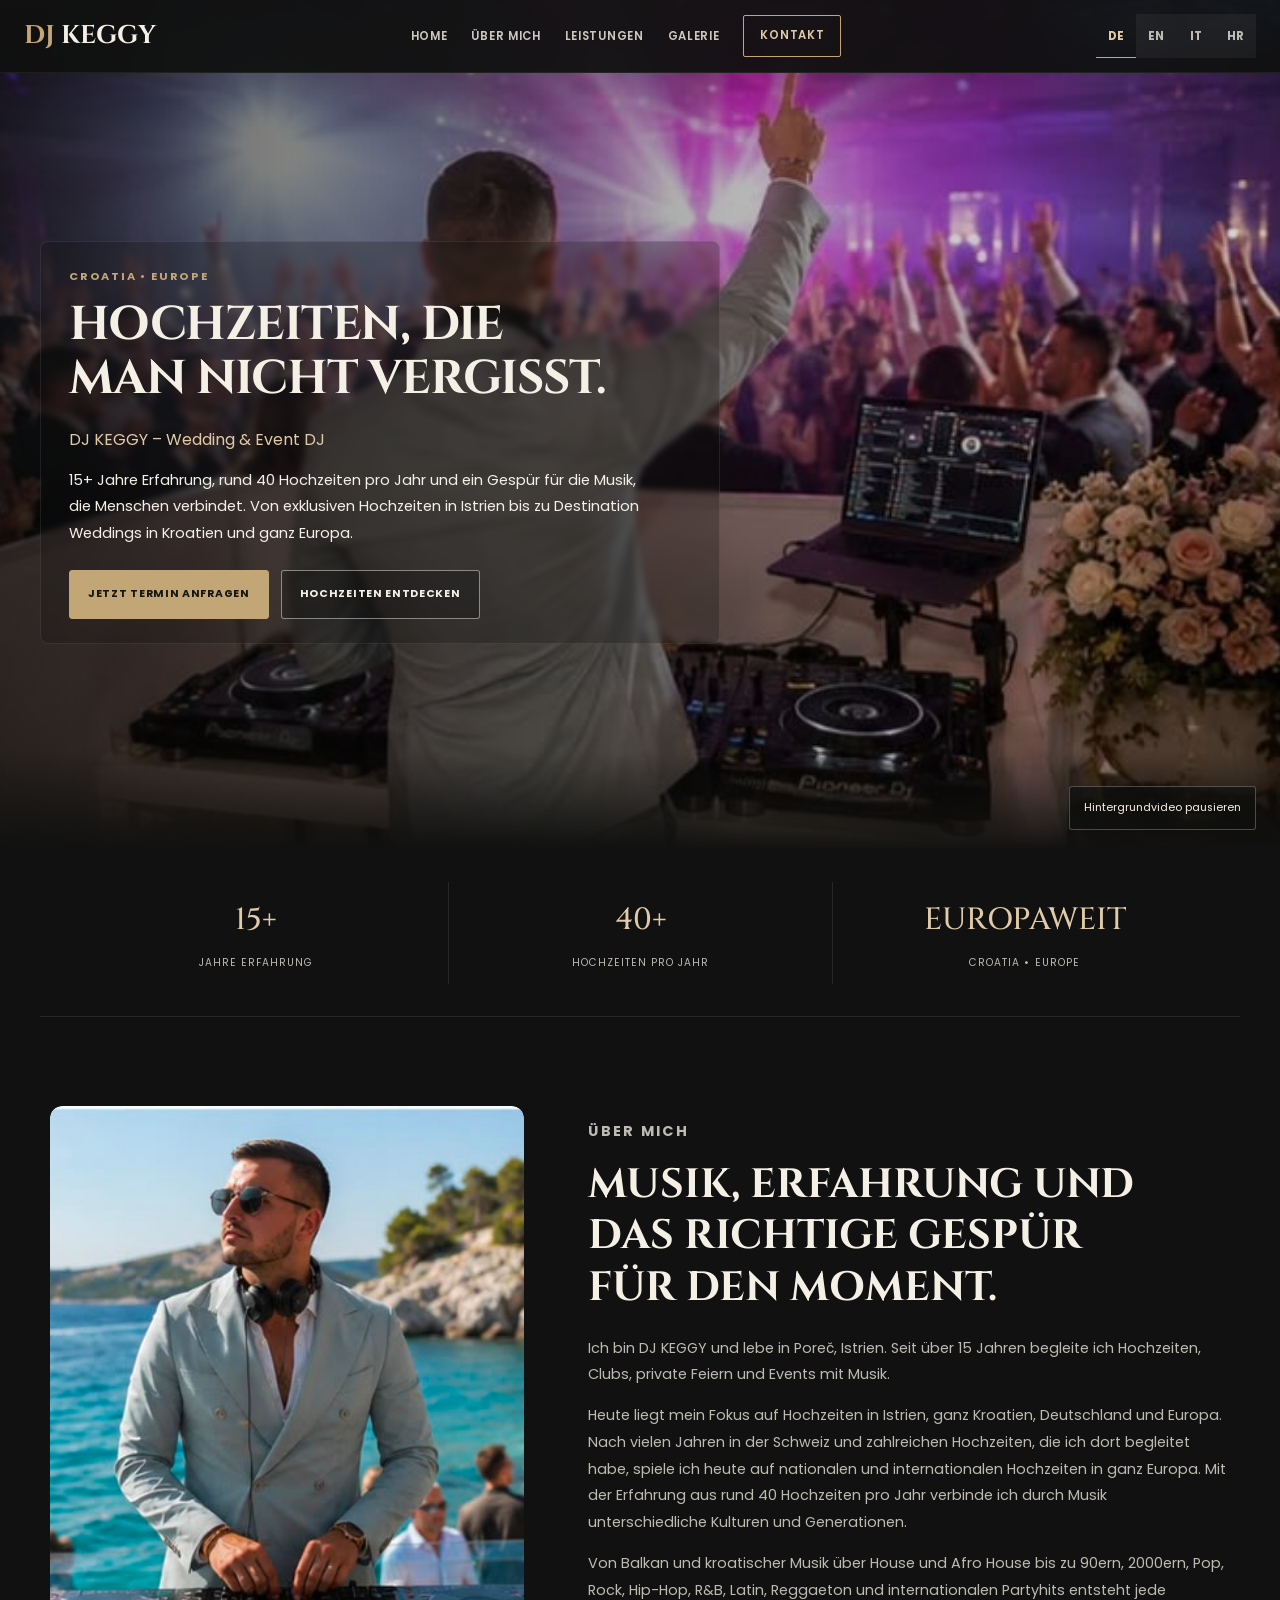
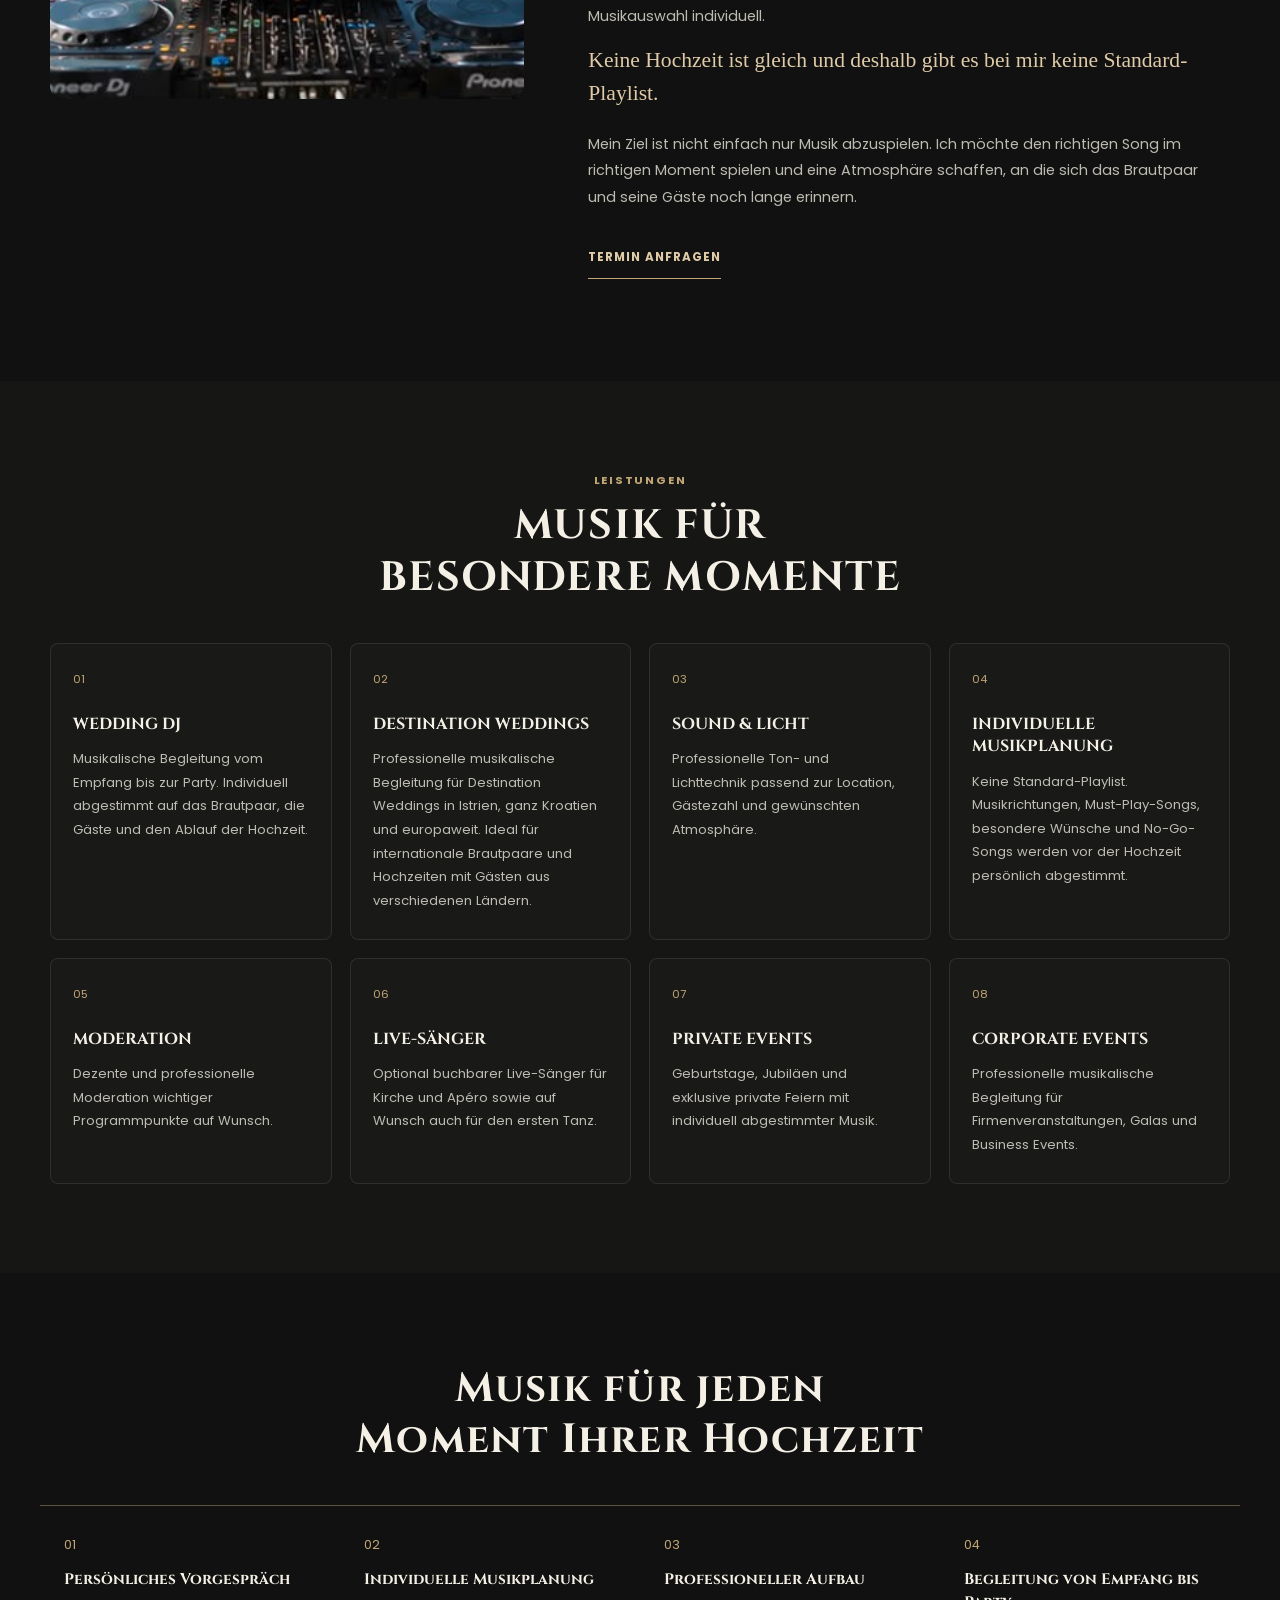
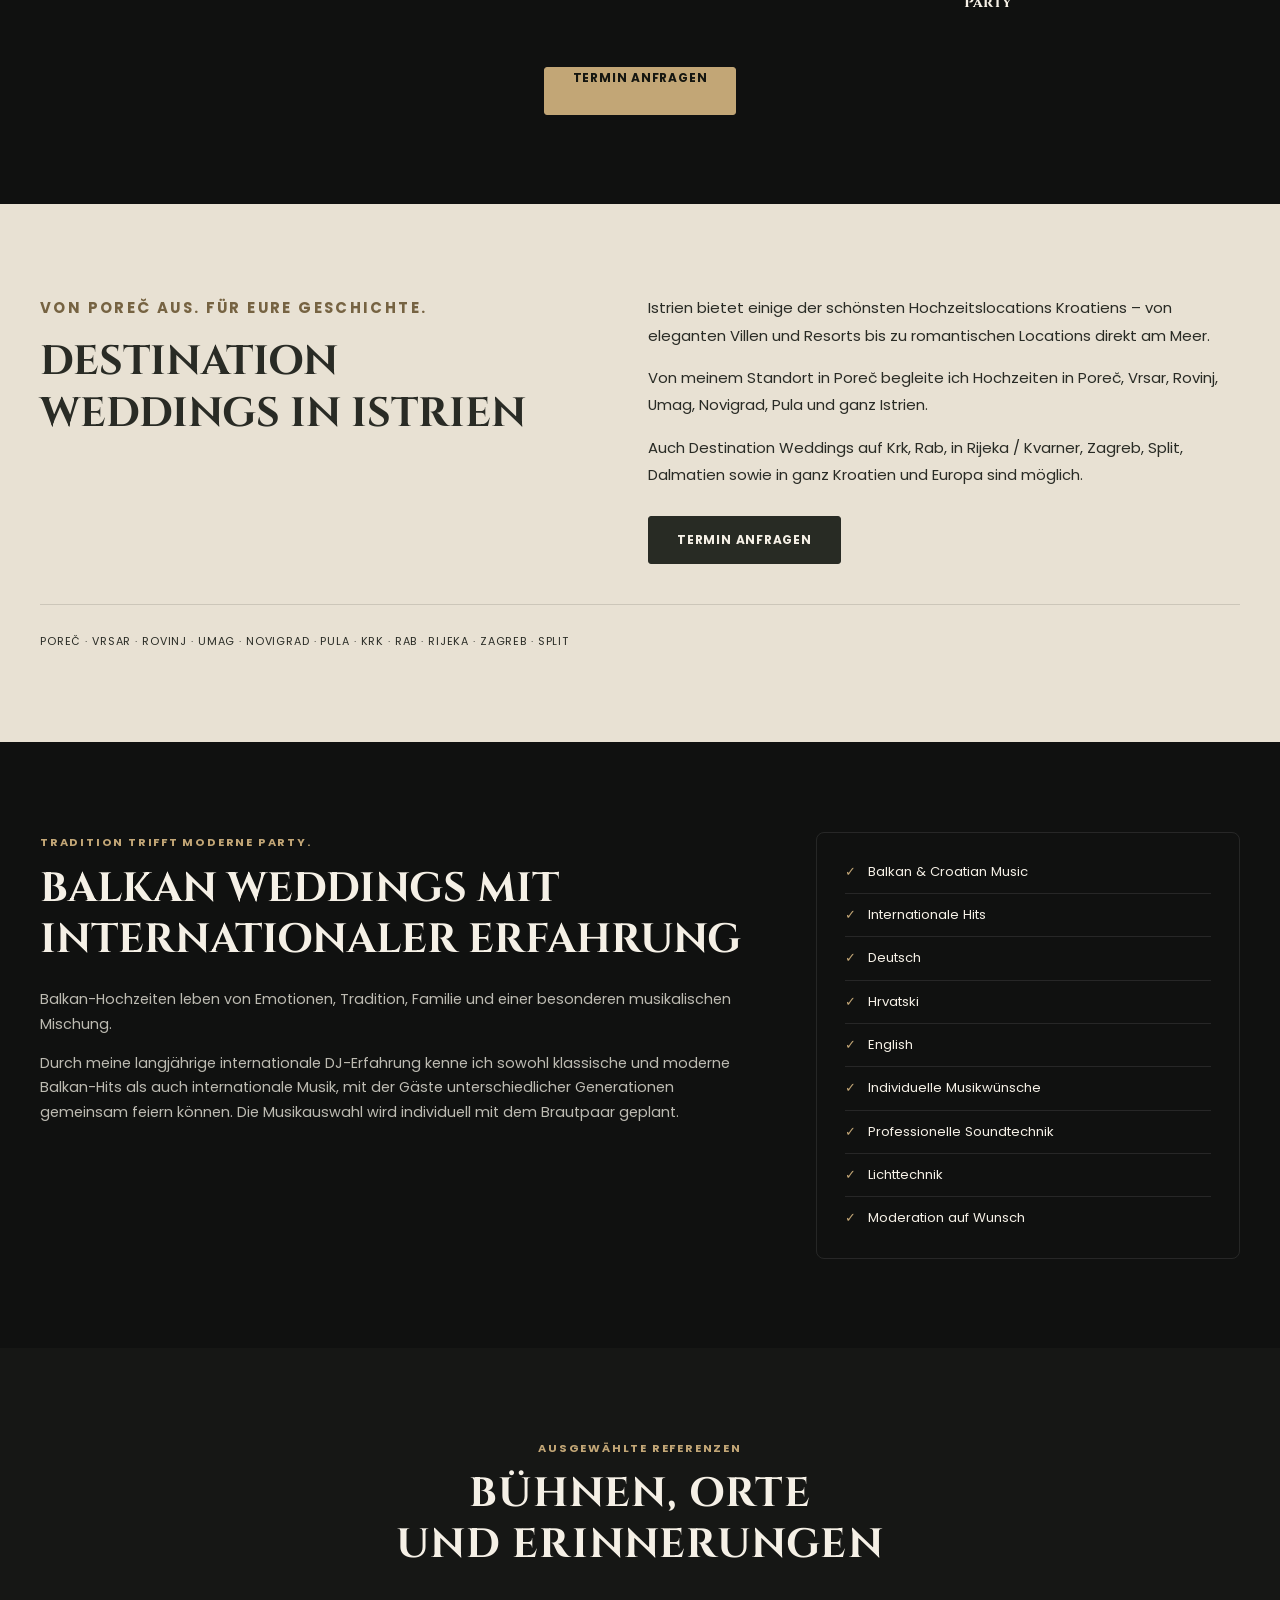
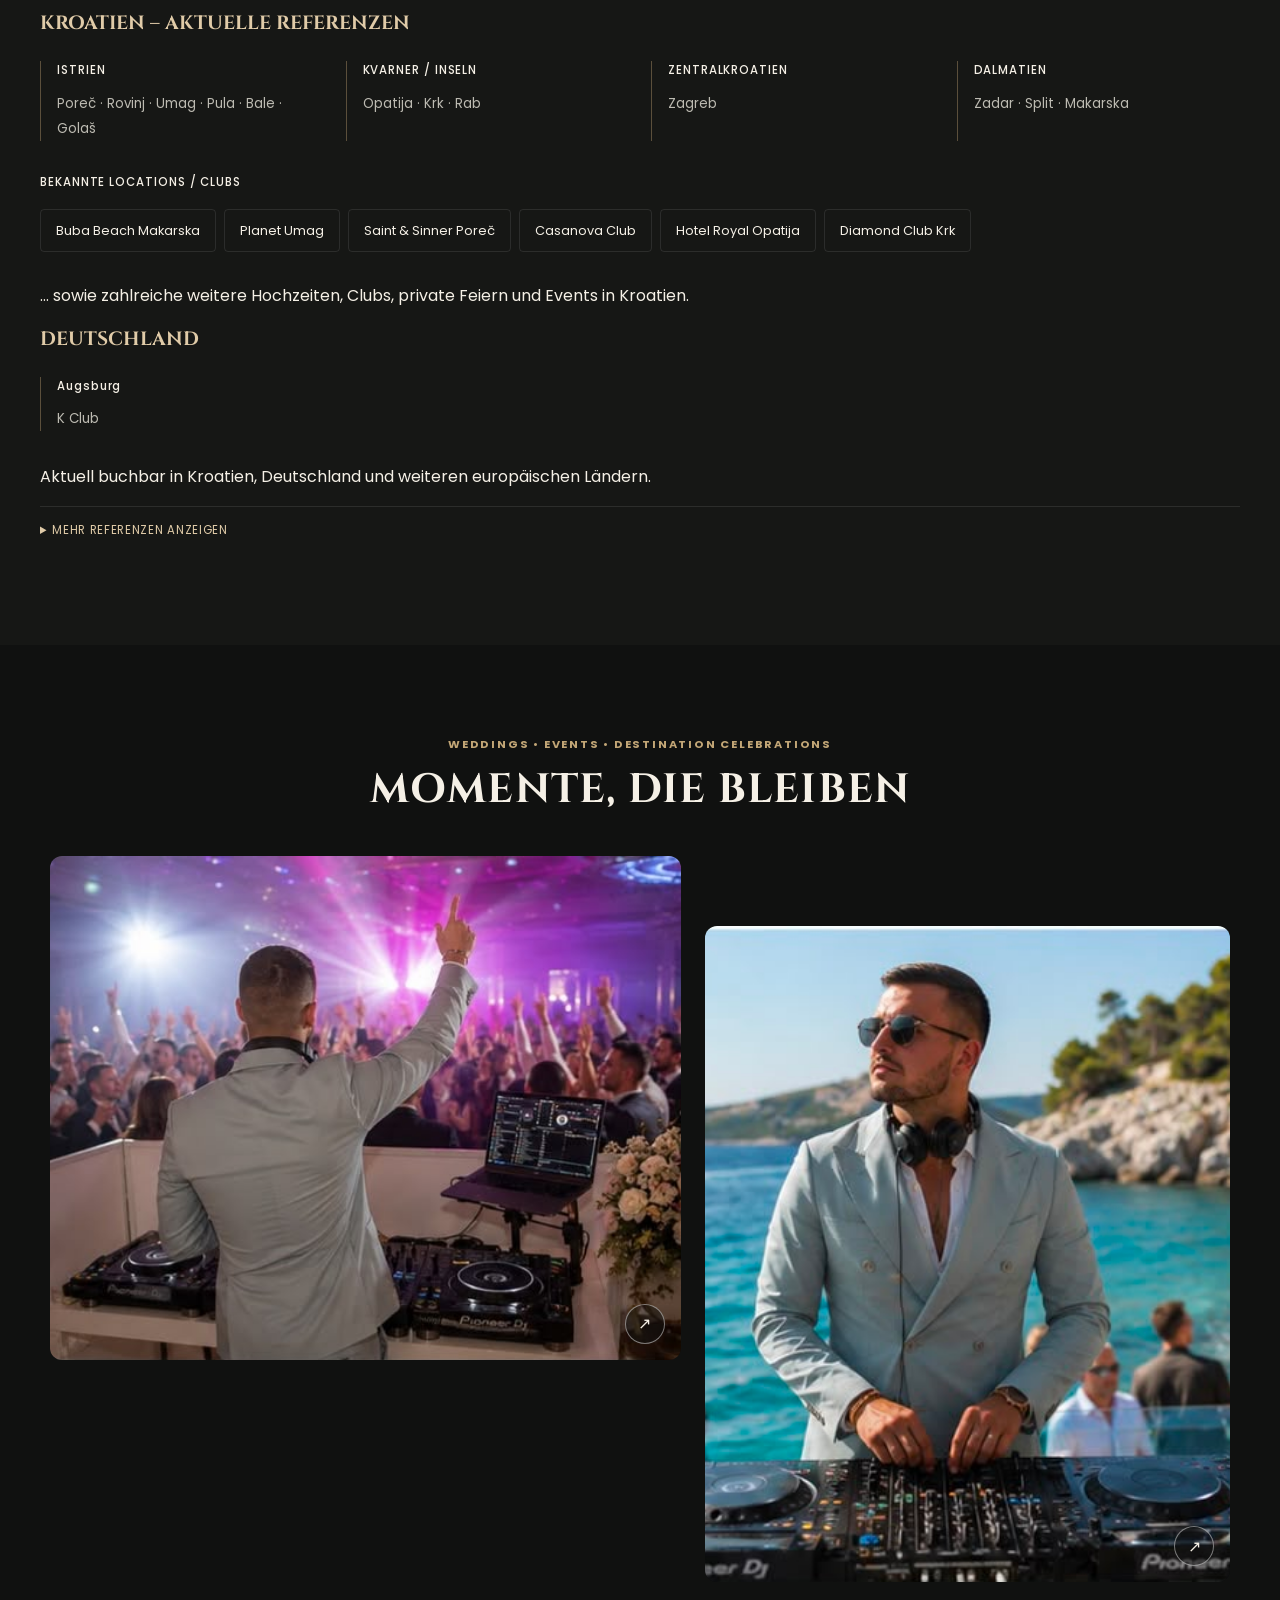
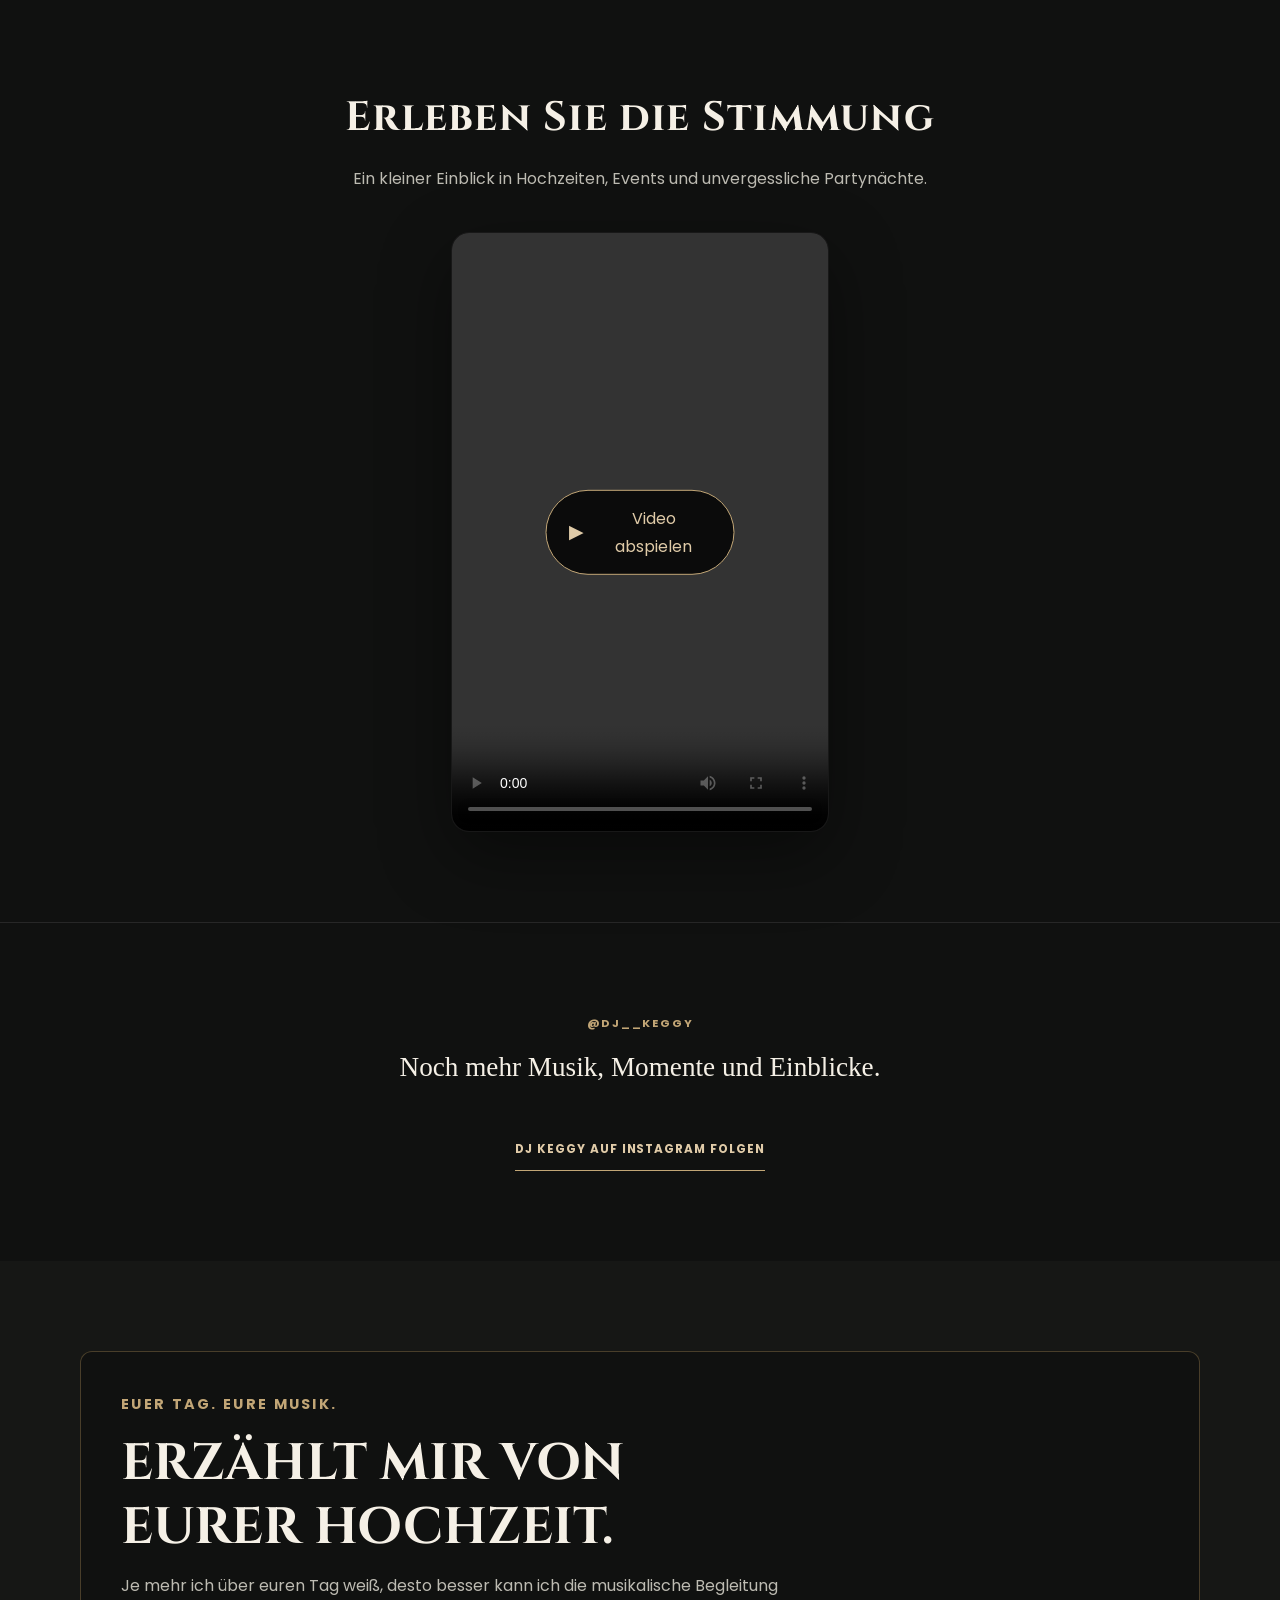
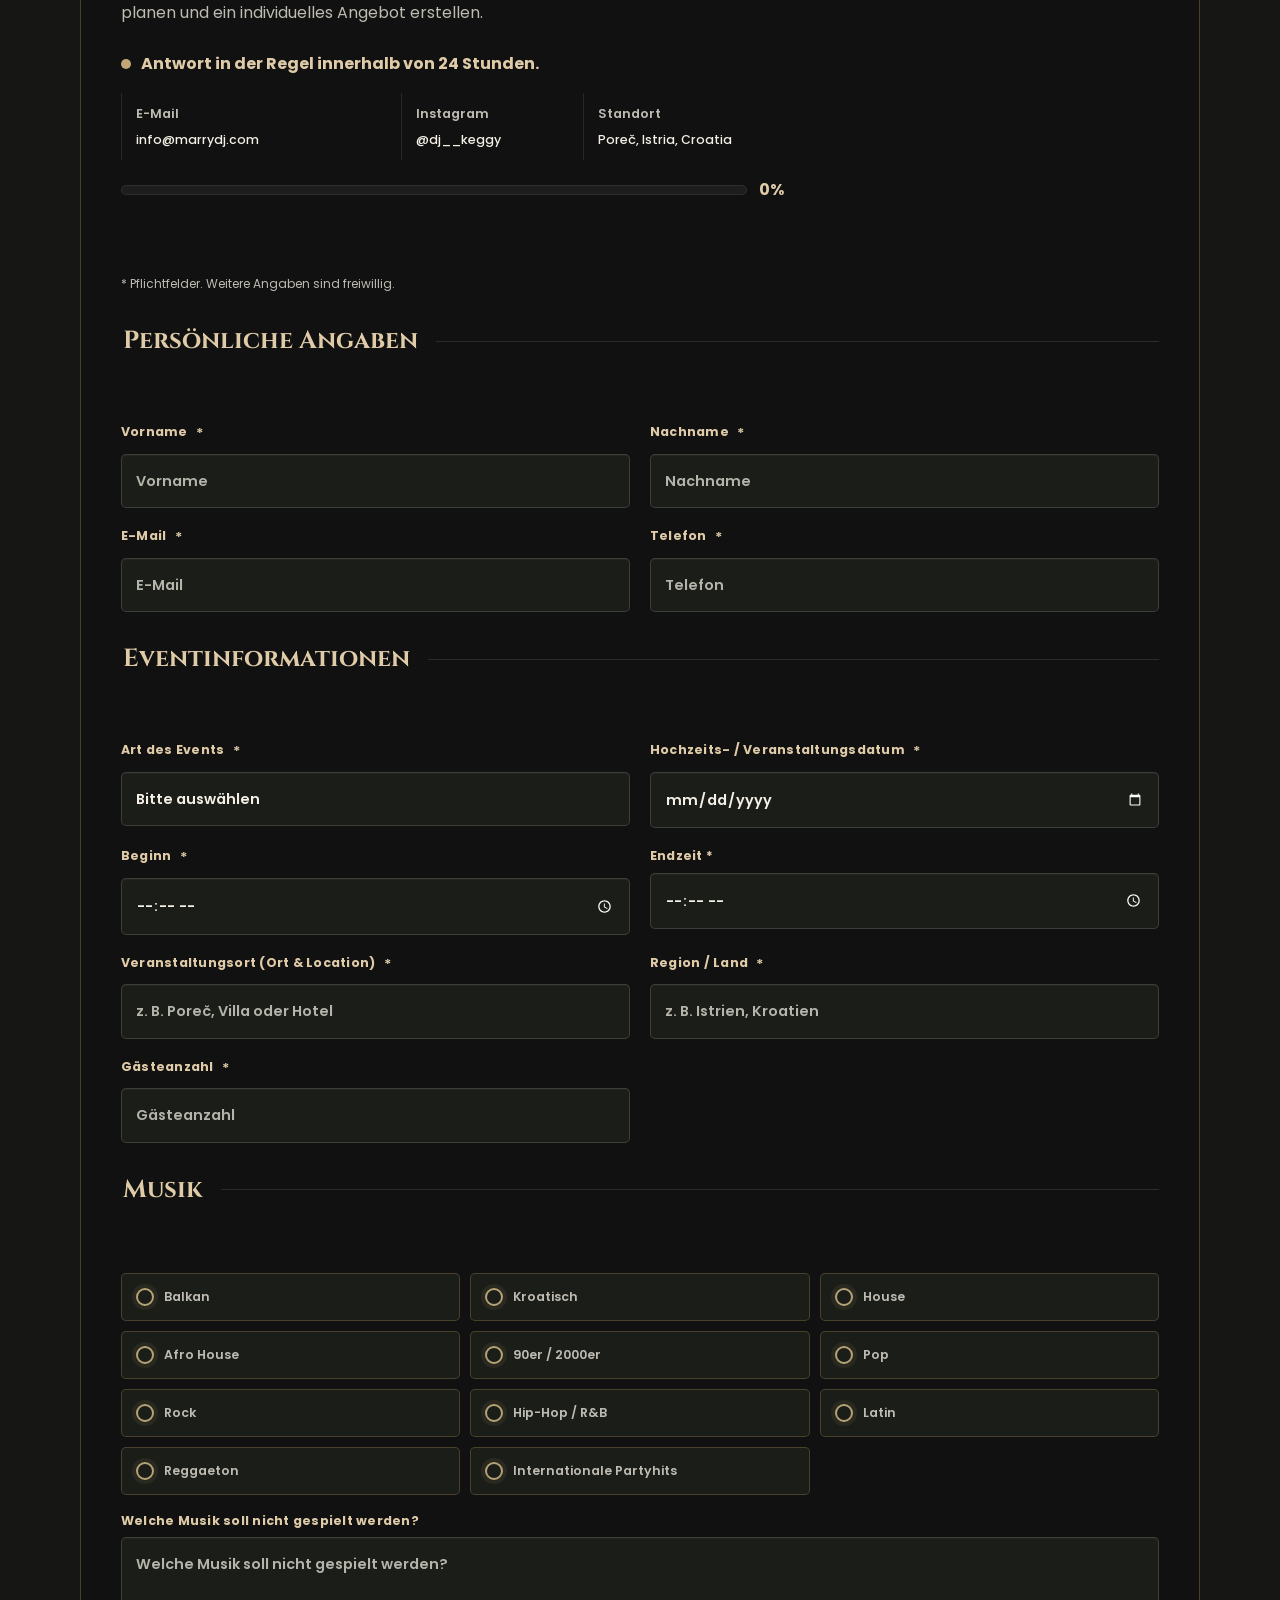
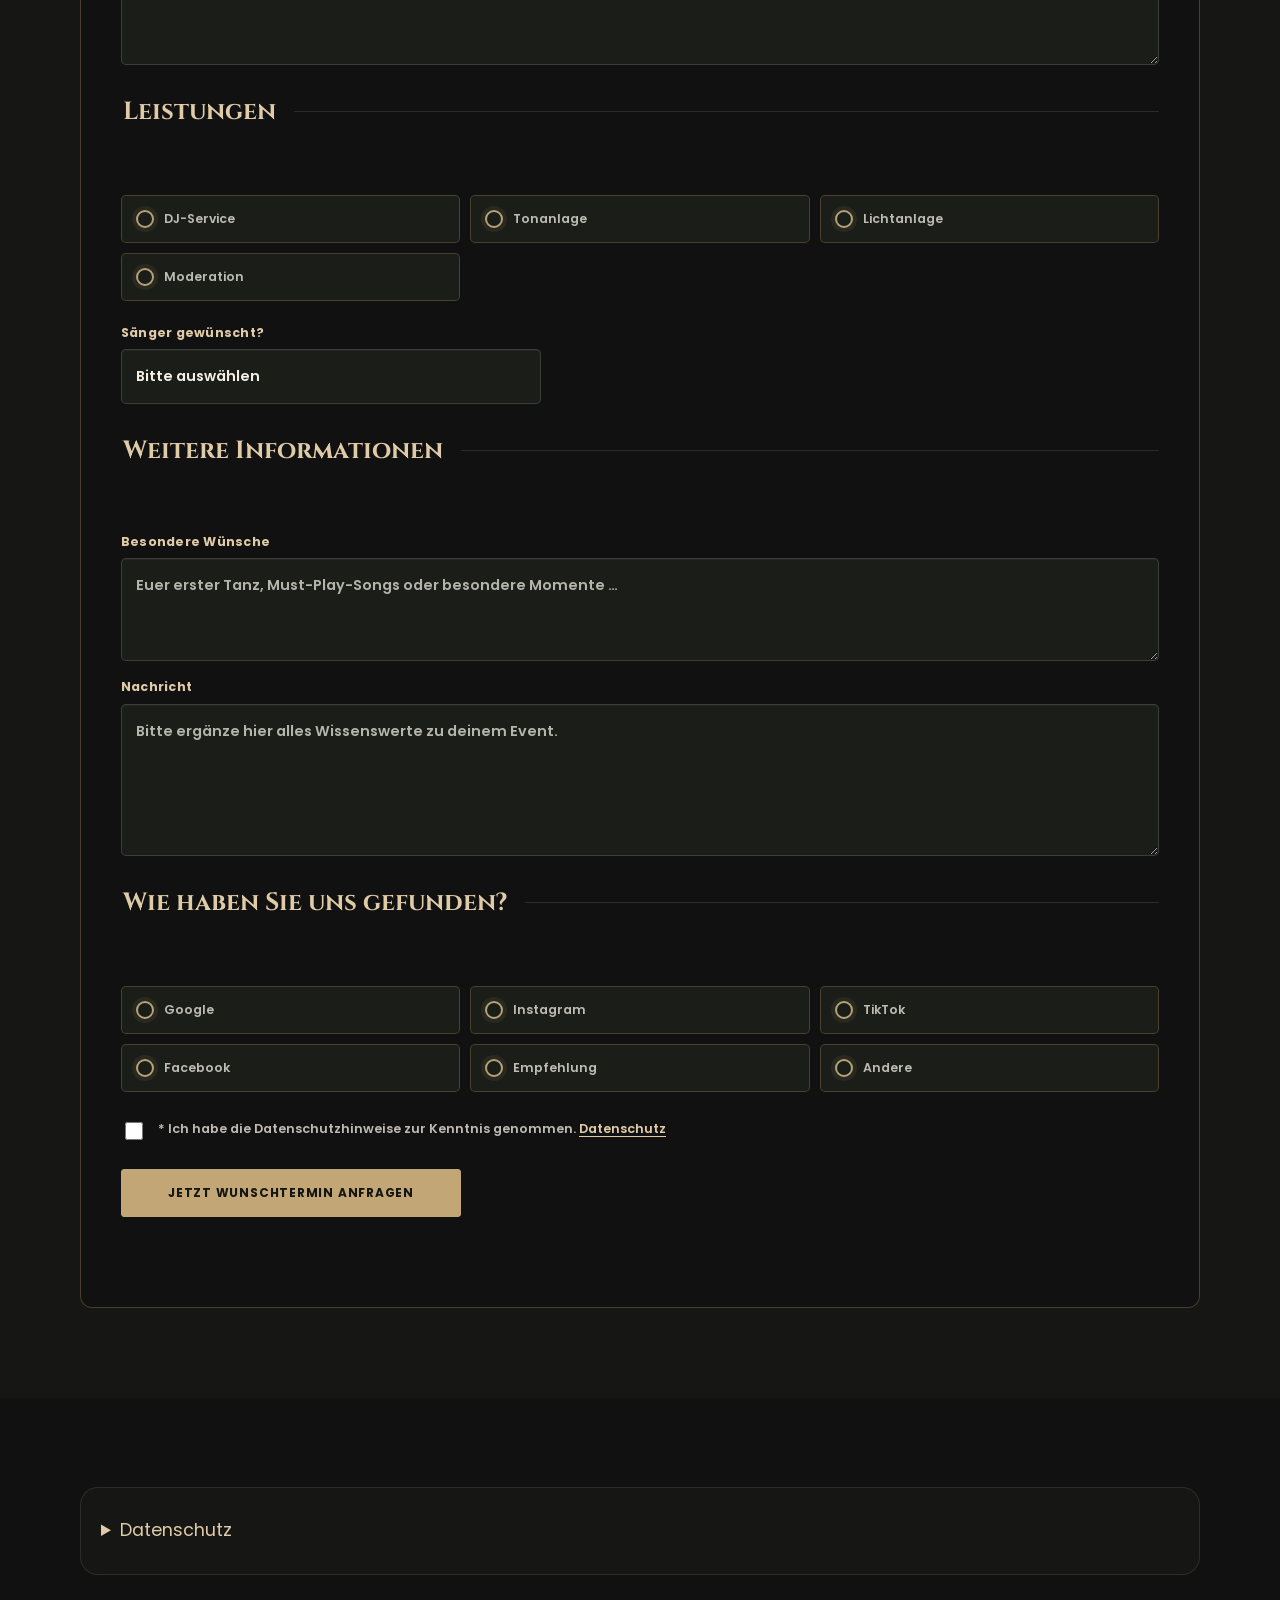
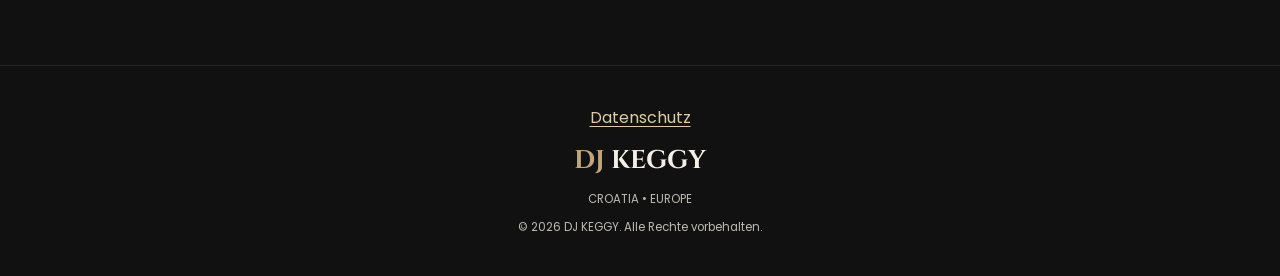
==== index.html @ 926ef2fd "Narrow homepage review cards and tighten spacing" ====
<!DOCTYPE html>
<html lang="de">
<head>
    <meta charset="UTF-8">
    <meta name="viewport" content="width=device-width, initial-scale=1.0">
    <meta name="description" content="DJ Keggy – Hochzeits- und Event-DJ aus Poreč, Kroatien. 15+ Jahre Erfahrung und rund 40 Hochzeiten pro Jahr. Destination Weddings in Istrien, Kroatien und europaweit.">
    <title>DJ Keggy | Hochzeits DJ Kroatien &amp; Destination Wedding DJ Istrien</title>

    <link rel="preconnect" href="https://fonts.googleapis.com">
    <link rel="preconnect" href="https://fonts.gstatic.com" crossorigin>
    <link href="https://fonts.googleapis.com/css2?family=Cinzel:wght@500;600;700&family=Poppins:wght@300;400;500;600;700&display=swap" rel="stylesheet">
    <link rel="stylesheet" href="style.css?v=9395a586dfe78d4d">
<link rel="canonical" href="https://marrydj.com/">
<meta property="og:type" content="website">
<meta property="og:url" content="https://marrydj.com/">
<meta property="og:title" content="DJ Keggy | Hochzeits DJ Kroatien &amp; Destination Wedding DJ Istrien">
<meta property="og:description" content="DJ Keggy – Hochzeits- und Event-DJ aus Poreč, Kroatien. 15+ Jahre Erfahrung und rund 40 Hochzeiten pro Jahr. Destination Weddings in Istrien, Kroatien und europaweit.">
<meta property="og:image" content="https://marrydj.com/images/dj1.jpg">
<meta name="theme-color" content="#101110">
<script type="application/ld+json">{"@context":"https://schema.org","@type":"ProfessionalService","name":"DJ KEGGY","url":"https://marrydj.com/","email":"info@marrydj.com","image":"https://marrydj.com/images/dj1.jpg","address":{"@type":"PostalAddress","addressLocality":"Poreč","addressRegion":"Istria","addressCountry":"HR"},"areaServed":["Poreč","Vrsar","Rovinj","Umag","Novigrad","Pula","Istria","Krk","Rab","Rijeka","Kvarner","Zagreb","Split","Dalmatia","Croatia","Europe"],"sameAs":["https://www.instagram.com/dj__keggy/"],"description":"DJ Keggy – Hochzeits- und Event-DJ aus Poreč, Kroatien. 15+ Jahre Erfahrung und rund 40 Hochzeiten pro Jahr. Destination Weddings in Istrien, Kroatien und europaweit."}</script>
</head>

<body>
<a data-i18n="a11y.skip" class="skip-link" href="#main">Zum Inhalt</a>
    <header class="site-header" id="home">
        <video id="hero-video" class="hero-video" preload="none" autoplay muted loop playsinline poster="images/dj1.jpg" aria-hidden="true">
            <source src="videos/homepage-background.mp4" type="video/mp4">
        </video>
<button type="button" class="hero-video-toggle" data-i18n="a11y.pause" aria-controls="hero-video">Hintergrundvideo pausieren</button>

        <nav class="navbar" aria-label="Hauptnavigation" data-i18n-aria-label="a11y.nav">
            <a class="brand" href="#home" aria-label="DJ KEGGY Startseite" data-i18n-aria-label="a11y.home">
                <span>DJ</span> KEGGY
            </a>

            <button aria-controls="site-nav" class="menu-toggle" type="button" aria-label="Menü öffnen oder schließen" data-i18n-aria-label="a11y.menu" aria-expanded="false">
                <span></span>
                <span></span>
                <span></span>
            </button>

            <ul class="site-nav" id="site-nav">
                <li>
<a href="#home" data-i18n="nav.home">HOME</a></li>
                <li>
<a href="#about" data-i18n="nav.about">ÜBER MICH</a></li>
                <li>
<a href="#services" data-i18n="nav.services">LEISTUNGEN</a></li>
                <li>
<a href="#gallery" data-i18n="nav.gallery">GALERIE</a></li>
                <li>
<a class="nav-quote" href="#contact" data-i18n="nav.quote">KONTAKT</a></li>
            </ul>

            <div class="language-switcher" aria-label="Sprachauswahl" data-i18n-aria-label="a11y.language">
                <button class="lang-btn" type="button" data-lang="de">DE</button>
                <button class="lang-btn" type="button" data-lang="en">EN</button>
                <button class="lang-btn" type="button" data-lang="it">IT</button>
                <button class="lang-btn" type="button" data-lang="hr">HR</button>
            </div>
        </nav>

        <section class="hero" aria-labelledby="hero-title">
            <div class="hero-content reveal">
                <p class="eyebrow" data-i18n="hero.eyebrow">CROATIA • EUROPE</p>
                
                <h1 id="hero-title" data-i18n="hero.title">HOCHZEITEN, DIE MAN NICHT VERGISST.</h1>
<p data-i18n="hero.badge" class="hero-subtitle">DJ KEGGY – Wedding &amp; Event DJ</p>
                <p class="hero-copy" data-i18n="hero.copy">15+ Jahre Erfahrung, rund 40 Hochzeiten pro Jahr und ein Gespür für die Musik, die Menschen verbindet. Von exklusiven Hochzeiten in Istrien bis zu Destination Weddings in Kroatien und ganz Europa.</p>
                <div class="hero-actions">
                    <a class="btn btn-primary" href="#contact" data-i18n="hero.ctaPrimary">JETZT TERMIN ANFRAGEN</a>
                    <a class="btn btn-secondary" href="#weddings" data-i18n="hero.ctaSecondary">HOCHZEITEN ENTDECKEN</a>
                </div>
            </div>

        </section>
    </header>

    <main id="main">
<section class="trust-strip" aria-label="DJ KEGGY">
<ul>
<li><strong>15+</strong>
<span data-i18n="trust.experience" >JAHRE ERFAHRUNG</span></li>
<li><strong>40+</strong>
<span data-i18n="trust.weddings" >HOCHZEITEN PRO JAHR</span></li>
<li><strong data-i18n="trust.europe" >EUROPAWEIT</strong>
<span data-i18n="hero.eyebrow" >CROATIA • EUROPE</span></li>
</ul>
</section>
        <section class="section about" id="about">
            <div class="section-grid">
                <div class="about-image reveal">
                    <img loading="lazy" decoding="async" src="images/dj2.jpg" width="697" height="454" data-i18n-alt="a11y.event" alt="DJ KEGGY am DJ-Pult an der kroatischen Küste">
                </div>

                <div class="section-copy reveal">
                    <p class="eyebrow" data-i18n="about.eyebrow">Über mich</p>
                    <h2 data-i18n="about.heading">MUSIK, ERFAHRUNG UND DAS RICHTIGE GESPÜR FÜR DEN MOMENT.</h2>
                    <p data-i18n="about.p1" >Ich bin DJ KEGGY und lebe in Poreč, Istrien. Seit über 15 Jahren begleite ich Hochzeiten, Clubs, private Feiern und Events mit Musik.</p>
<p data-i18n="about.p3" >Heute liegt mein Fokus auf Hochzeiten in Istrien, ganz Kroatien, Deutschland und Europa. Nach vielen Jahren in der Schweiz und zahlreichen Hochzeiten, die ich dort begleitet habe, spiele ich heute auf nationalen und internationalen Hochzeiten in ganz Europa. Mit der Erfahrung aus rund 40 Hochzeiten pro Jahr verbinde ich durch Musik unterschiedliche Kulturen und Generationen.</p>
<p data-i18n="about.p4" >Von Balkan und kroatischer Musik über House und Afro House bis zu 90ern, 2000ern, Pop, Rock, Hip-Hop, R&amp;B, Latin, Reggaeton und internationalen Partyhits entsteht jede Musikauswahl individuell.</p>
<p data-i18n="about.p5" >Keine Hochzeit ist gleich und deshalb gibt es bei mir keine Standard-Playlist.</p>
<p data-i18n="about.p6" >Mein Ziel ist nicht einfach nur Musik abzuspielen. Ich möchte den richtigen Song im richtigen Moment spielen und eine Atmosphäre schaffen, an die sich das Brautpaar und seine Gäste noch lange erinnern.</p>
<a class="text-link" href="#contact" data-i18n="about.cta">TERMIN ANFRAGEN</a>
                </div>
            </div>
        </section>

        <section class="section services" id="services">
            <div class="section-heading reveal">
                <p class="eyebrow" data-i18n="services.eyebrow">Leistungen</p>
                <h2 data-i18n="services.heading">MUSIK FÜR BESONDERE MOMENTE</h2>
            </div>

            <div class="service-grid">
<article class="service-card reveal">
<span class="service-number" aria-hidden="true">01</span>
<h3 data-i18n="services.card1.title" >WEDDING DJ</h3>
<p data-i18n="services.card1.copy" >Musikalische Begleitung vom Empfang bis zur Party. Individuell abgestimmt auf das Brautpaar, die Gäste und den Ablauf der Hochzeit.</p>
</article>
<article class="service-card reveal">
<span class="service-number" aria-hidden="true">02</span>
<h3 data-i18n="services.card2.title" >DESTINATION WEDDINGS</h3>
<p data-i18n="services.card2.copy" >Professionelle musikalische Begleitung für Destination Weddings in Istrien, ganz Kroatien und europaweit. Ideal für internationale Brautpaare und Hochzeiten mit Gästen aus verschiedenen Ländern.</p>
</article>
<article class="service-card reveal">
<span class="service-number" aria-hidden="true">03</span>
<h3 data-i18n="services.card3.title" >SOUND &amp; LICHT</h3>
<p data-i18n="services.card3.copy" >Professionelle Ton- und Lichttechnik passend zur Location, Gästezahl und gewünschten Atmosphäre.</p>
</article>
<article class="service-card reveal">
<span class="service-number" aria-hidden="true">04</span>
<h3 data-i18n="services.card4.title" >INDIVIDUELLE MUSIKPLANUNG</h3>
<p data-i18n="services.card4.copy" >Keine Standard-Playlist. Musikrichtungen, Must-Play-Songs, besondere Wünsche und No-Go-Songs werden vor der Hochzeit persönlich abgestimmt.</p>
</article>
<article class="service-card reveal">
<span class="service-number" aria-hidden="true">05</span>
<h3 data-i18n="services.card5.title" >MODERATION</h3>
<p data-i18n="services.card5.copy" >Dezente und professionelle Moderation wichtiger Programmpunkte auf Wunsch.</p>
</article>
<article class="service-card reveal">
<span class="service-number" aria-hidden="true">06</span>
<h3 data-i18n="services.card6.title" >LIVE-SÄNGER</h3>
<p data-i18n="services.card6.copy" >Optional buchbarer Live-Sänger für Kirche und Apéro sowie auf Wunsch auch für den ersten Tanz.</p>
</article>
<article class="service-card reveal">
<span class="service-number" aria-hidden="true">07</span>
<h3 data-i18n="services.card7.title" >PRIVATE EVENTS</h3>
<p data-i18n="services.card7.copy" >Geburtstage, Jubiläen und exklusive private Feiern mit individuell abgestimmter Musik.</p>
</article>
<article class="service-card reveal">
<span class="service-number" aria-hidden="true">08</span>
<h3 data-i18n="services.card8.title" >CORPORATE EVENTS</h3>
<p data-i18n="services.card8.copy" >Professionelle musikalische Begleitung für Firmenveranstaltungen, Galas und Business Events.</p>
</article>
</div>
</section>


<section class="section wedding" id="weddings">
<div class="section-heading">
<h2 data-i18n="wedding.heading">Musik für jeden Moment Ihrer Hochzeit</h2>
</div><ol class="wedding-steps">
<li>
<span aria-hidden="true">01</span>
<h3 data-i18n="wedding.step0">Persönliches Vorgespräch</h3></li>
<li>
<span aria-hidden="true">02</span>
<h3 data-i18n="wedding.step1">Individuelle Musikplanung</h3></li>
<li>
<span aria-hidden="true">03</span>
<h3 data-i18n="wedding.step2">Professioneller Aufbau</h3></li>
<li>
<span aria-hidden="true">04</span>
<h3 data-i18n="wedding.step3">Begleitung von Empfang bis Party</h3></li></ol>
<a class="btn btn-primary" href="#contact" data-i18n="about.cta">TERMIN ANFRAGEN</a>
</section>
        <section class="section destination" id="destination">
<div class="destination-inner">
<div>
<p data-i18n="destination.eyebrow" class="eyebrow">VON POREČ AUS. FÜR EURE GESCHICHTE.</p>
<h2 data-i18n="destination.heading" >DESTINATION WEDDINGS IN ISTRIEN</h2>
</div>
<div>
<p data-i18n="destination.p1" >Istrien bietet einige der schönsten Hochzeitslocations Kroatiens – von eleganten Villen und Resorts bis zu romantischen Locations direkt am Meer.</p>
<p data-i18n="destination.p2" >Von meinem Standort in Poreč begleite ich Hochzeiten in Poreč, Vrsar, Rovinj, Umag, Novigrad, Pula und ganz Istrien.</p>
<p data-i18n="destination.p3" >Auch Destination Weddings auf Krk, Rab, in Rijeka / Kvarner, Zagreb, Split, Dalmatien sowie in ganz Kroatien und Europa sind möglich.</p>
<a data-i18n="about.cta" class="btn btn-primary" href="#contact">TERMIN ANFRAGEN</a>
</div>
</div>
<p class="destination-places">POREČ · VRSAR · ROVINJ · UMAG · NOVIGRAD · PULA · KRK · RAB · RIJEKA · ZAGREB · SPLIT</p>
</section>
<section class="section balkan" id="experience">
<div class="balkan-inner">
<div>
<p data-i18n="balkan.subtitle" class="eyebrow">TRADITION TRIFFT MODERNE PARTY.</p>
<h2 data-i18n="balkan.heading" >BALKAN WEDDINGS MIT INTERNATIONALER ERFAHRUNG</h2>
<p data-i18n="balkan.p1" >Balkan-Hochzeiten leben von Emotionen, Tradition, Familie und einer besonderen musikalischen Mischung.</p>
<p data-i18n="balkan.p2" >Durch meine langjährige internationale DJ-Erfahrung kenne ich sowohl klassische und moderne Balkan-Hits als auch internationale Musik, mit der Gäste unterschiedlicher Generationen gemeinsam feiern können. Die Musikauswahl wird individuell mit dem Brautpaar geplant.</p>
</div>
<ul class="balkan-checks">
<li data-i18n="balkan.check0" >Balkan &amp; Croatian Music</li>
<li data-i18n="balkan.check1" >Internationale Hits</li>
<li data-i18n="balkan.check2" >Deutsch</li>
<li data-i18n="balkan.check3" >Hrvatski</li>
<li data-i18n="balkan.check4" >English</li>
<li data-i18n="balkan.check5" >Individuelle Musikwünsche</li>
<li data-i18n="balkan.check6" >Professionelle Soundtechnik</li>
<li data-i18n="balkan.check7" >Lichttechnik</li>
<li data-i18n="balkan.check8" >Moderation auf Wunsch</li>
</ul>
</div>
</section>
<section class="section references" id="references">
<div class="section-heading">
<p data-i18n="references.eyebrow" class="eyebrow">AUSGEWÄHLTE REFERENZEN</p>
<h2 data-i18n="references.heading" >BÜHNEN, ORTE UND ERINNERUNGEN</h2>
</div>
<div class="references-inner">
<h3 data-i18n="references.croatia" >KROATIEN – AKTUELLE REFERENZEN</h3>
<div class="region-grid">
<article>
<h4 data-i18n="references.istria" >ISTRIEN</h4>
<p>Poreč · Rovinj · Umag · Pula · Bale · Golaš</p>
</article>
<article>
<h4 data-i18n="references.islands" >KVARNER / INSELN</h4>
<p>Opatija · Krk · Rab</p>
</article>
<article>
<h4 data-i18n="references.central" >ZENTRALKROATIEN</h4>
<p>Zagreb</p>
</article>
<article>
<h4 data-i18n="references.dalmatia" >DALMATIEN</h4>
<p>Zadar · Split · Makarska</p>
</article>
</div>
<h4 data-i18n="references.clubs" >BEKANNTE LOCATIONS / CLUBS</h4>
<ul class="venue-list">
<li>Buba Beach Makarska</li>
<li>Planet Umag</li>
<li>Saint &amp; Sinner Poreč</li>
<li>Casanova Club</li>
<li>Hotel Royal Opatija</li>
<li>Diamond Club Krk</li>
</ul>
<p data-i18n="references.croatiaMore">… sowie zahlreiche weitere Hochzeiten, Clubs, private Feiern und Events in Kroatien.</p>
<h3 data-i18n="references.germany">DEUTSCHLAND</h3>
<div class="region-grid"><article><h4>Augsburg</h4><p>K Club</p></article></div>
<p data-i18n="references.current">Aktuell buchbar in Kroatien, Deutschland und weiteren europäischen Ländern.</p>
<details class="reference-details">
<summary>
<span class="when-closed" data-i18n="references.more">MEHR REFERENZEN ANZEIGEN</span>
<span class="when-open" data-i18n="references.less">WENIGER REFERENZEN ANZEIGEN</span></summary>
<h3 data-i18n="references.swiss" >FRÜHERE SCHWEIZER REFERENZEN</h3>
<p data-i18n="references.past" >Diese Auftrittsorte stehen ausschließlich für frühere DJ-Erfahrung in der Schweiz. Die Schweiz ist kein aktuelles Einsatzgebiet.</p>
<div class="region-grid">
<article>
<h4>Zürich</h4>
<p>Kaufleuten · X-TRA · Jill Club · Flamingo · Station Club · Elite Club</p>
</article>
<article>
<h4>Luzern</h4>
<p>Road House · Vegas Club · El Cartel · Max</p>
</article>
<article>
<h4>Zug</h4>
<p>Diamonds Club</p>
</article>
<article>
<h4>Basel</h4>
<p>Moon Club</p>
</article>
</div>
<p data-i18n="references.swissMore">… sowie zahlreiche weitere Clubs, Hochzeiten, private Veranstaltungen und Events während meiner langjährigen Tätigkeit in der Schweiz.</p>
</details>
</div>
</section>

        <section class="section gallery" id="gallery">
            <div class="section-heading reveal">
                <p class="eyebrow" data-i18n="gallery.eyebrow">WEDDINGS • EVENTS • DESTINATION CELEBRATIONS</p>
                <h2 data-i18n="gallery.heading">MOMENTE, DIE BLEIBEN</h2>
            </div>

            <div class="gallery-grid masonry-gallery">
<figure class="gallery-item reveal">
<a href="images/dj1.jpg" data-lightbox="gallery" class="gallery-link"><img loading="lazy" decoding="async" src="images/dj1.jpg" width="705" height="431" data-i18n-alt="a11y.dj" alt="DJ KEGGY am Mischpult vor einer feiernden Hochzeitsgesellschaft">
<span class="gallery-zoom" aria-hidden="true">↗</span></a>
</figure>
<figure class="gallery-item reveal">
<a href="images/dj2.jpg" data-lightbox="gallery" class="gallery-link"><img loading="lazy" decoding="async" src="images/dj2.jpg" width="697" height="454" data-i18n-alt="a11y.event" alt="DJ KEGGY am DJ-Pult an der kroatischen Küste">
<span class="gallery-zoom" aria-hidden="true">↗</span></a>
</figure>
</div>
</section>


<section class="section impressions" id="videos" aria-labelledby="videos-heading">
 <div class="section-heading">
<h2 id="videos-heading" data-i18n="videos.heading">Erleben Sie die Stimmung</h2>
<p data-i18n="videos.copy">Ein kleiner Einblick in Hochzeiten, Events und unvergessliche Partynächte.</p>
</div>
 <div class="video-frame video-frame-portrait">
  <video class="event-video" id="event-impression" controls playsinline preload="metadata" width="512" height="910" data-i18n-aria-label="videos.heading" aria-label="Erleben Sie die Stimmung"><source src="videos/wedding-atmosphere.mp4" type="video/mp4"></video>
  <button class="video-play" type="button" aria-controls="event-impression" hidden>
<span aria-hidden="true">▶</span>
<span data-i18n="videos.play">Video abspielen</span></button>
 </div>
</section>
        <!-- Only moderated, consented reviews are loaded from the CMS. -->
<section class="section testimonials-section" id="testimonials" hidden>
 <div class="section-heading">
<h2 data-i18n="testimonials.heading">DAS SAGEN MEINE GÄSTE</h2>
</div>
 <div class="testimonial-grid"><!-- Populated with textContent by review/homepage.js. -->
</div>
</section>

        <section class="section instagram">
<p class="eyebrow">@dj__keggy</p>
<p data-i18n="instagram.copy" >Noch mehr Musik, Momente und Einblicke.</p>
<a data-i18n="instagram.cta" class="text-link" href="https://www.instagram.com/dj__keggy/" target="_blank" rel="noopener noreferrer">DJ KEGGY AUF INSTAGRAM FOLGEN</a>
</section>
<section class="section contact quote-section" id="contact">
            <div class="quote-shell">
                <div class="quote-heading reveal">
                    <p class="eyebrow" data-i18n="quote.eyebrow">EUER TAG. EURE MUSIK.</p>
                    <h2 data-i18n="quote.heading">ERZÄHLT MIR VON EURER HOCHZEIT.</h2>
                    <p data-i18n="quote.copy">Je mehr ich über euren Tag weiß, desto besser kann ich die musikalische Begleitung planen und ein individuelles Angebot erstellen.</p>

                    <div class="quote-meta">
                        <div class="quote-inline-note">
                            <span class="pulse-dot" aria-hidden="true"></span>
                            <span data-i18n="quote.responseTime">Antwort in der Regel innerhalb von 24 Stunden.</span>
                        </div>

                        <div class="quote-contact-list" data-i18n-aria-label="quote.contactInfoLabel" aria-label="Kontaktinformationen">
<a class="quote-contact-link" href="mailto:info@marrydj.com">
<span data-i18n="contact.emailLabel" >E-Mail</span><strong>info@marrydj.com</strong></a>
<a class="quote-contact-link" href="https://www.instagram.com/dj__keggy/" target="_blank" rel="noopener noreferrer">
<span>Instagram</span><strong>@dj__keggy</strong></a>
<div class="quote-contact-link">
<span data-i18n="contact.locationLabel" >Standort</span><strong>Poreč, Istria, Croatia</strong>
</div>
</div>

                        <div class="quote-progress" data-i18n-aria-label="quote.progressLabel" aria-label="Formular-Fortschritt">
                            <div class="progress-track">
                                <div class="progress-bar" id="form-progress" role="progressbar" data-i18n-aria-label="quote.progressLabel" aria-valuemin="0" aria-valuemax="100" aria-valuenow="0" aria-label="Formular-Fortschritt">
</div>
                            </div>
                            <div class="progress-value" id="form-progress-value">0%</div>
                        </div>
                    </div>
                </div>

                <form class="quote-form" id="offer-form" action="send-offer.php" method="post" novalidate>
<p data-i18n="quote.requiredNote" class="form-required-note">* Pflichtfelder. Weitere Angaben sind freiwillig.</p>
                    <fieldset>
                        <legend data-i18n="quote.personalLegend">Persönliche Angaben</legend>
                        <div class="quote-grid">
                            <label class="field">
                                <span class="field-label" data-i18n="quote.firstname">Vorname</span>
<span class="required-mark" aria-hidden="true">*</span>
                                <input type="text" name="firstname" autocomplete="given-name" placeholder="Vorname" data-i18n-placeholder="quote.firstnamePlaceholder" required>
                            </label>
                            <label class="field">
                                <span class="field-label" data-i18n="quote.lastname">Nachname</span>
<span class="required-mark" aria-hidden="true">*</span>
                                <input type="text" name="lastname" autocomplete="family-name" placeholder="Nachname" data-i18n-placeholder="quote.lastnamePlaceholder" required>
                            </label>
                            <label class="field">
                                <span class="field-label" data-i18n="quote.email">E-Mail</span>
<span class="required-mark" aria-hidden="true">*</span>
                                <input type="email" name="email" autocomplete="email" placeholder="E-Mail" data-i18n-placeholder="quote.emailPlaceholder" required>
                            </label>
                            <label class="field">
                                <span class="field-label" data-i18n="quote.phone">Telefon</span>
<span class="required-mark" aria-hidden="true">*</span>
                                <input type="tel" name="phone" autocomplete="tel" inputmode="tel" maxlength="30" placeholder="Telefon" data-i18n-placeholder="quote.phonePlaceholder" required>
                            </label>
                        </div>
                    </fieldset>

                    <fieldset>
                        <legend data-i18n="quote.eventLegend">Eventinformationen</legend>
                        <div class="quote-grid">
                            <label class="field">
                                <span class="field-label" data-i18n="quote.eventType">Art des Events</span>
<span class="required-mark" aria-hidden="true">*</span>
                                <select name="event_type" required>
                                    <option value="" selected disabled data-i18n="quote.eventTypePlaceholder">Bitte auswählen</option>
                                    <option value="Hochzeit" data-i18n="quote.eventTypeWedding">Hochzeit</option>
                                    <option value="Geburtstag" data-i18n="quote.eventTypeBirthday">Geburtstag</option>
                                    <option value="Firmenfeier" data-i18n="quote.eventTypeCorporate">Firmenfeier</option>
                                    <option value="Club / Event" data-i18n="quote.eventTypeClub">Club / Event</option>
                                    <option value="Sonstiges" data-i18n="quote.eventTypeOther">Sonstiges</option>
                                </select>
                            </label>
                            <label class="field">
                                <span class="field-label" data-i18n="quote.date">Hochzeits- / Veranstaltungsdatum</span>
<span class="required-mark" aria-hidden="true">*</span>
                                <input type="date" name="event_date" placeholder="Datum" data-i18n-placeholder="quote.datePlaceholder" required>
                            </label>
                            <label class="field">
                                <span class="field-label" data-i18n="quote.startTime">Beginn</span>
<span class="required-mark" aria-hidden="true">*</span>
                                <input type="time" name="start_time" placeholder="Beginn" data-i18n-placeholder="quote.startTimePlaceholder" required>
                            </label>
<label class="field">
<span data-i18n="quote.endTime" class="field-label">Endzeit *</span>
<input type="time" name="end_time" required>
</label>
                            <label class="field">
                                <span class="field-label" data-i18n="quote.location">Veranstaltungsort (Ort &amp; Location)</span>
<span class="required-mark" aria-hidden="true">*</span>
                                <input type="text" name="location" placeholder="z. B. Poreč, Villa oder Hotel" data-i18n-placeholder="quote.locationPlaceholder" required>
                            </label>
<label class="field">
<span class="field-label" data-i18n="quote.country">Region / Land</span>
<span class="required-mark" aria-hidden="true">*</span>
<input type="text" name="country" autocomplete="off" placeholder="z. B. Istrien, Kroatien" data-i18n-placeholder="quote.countryPlaceholder" required>
</label>
                            <label class="field">
                                <span class="field-label" data-i18n="quote.guests">Gästeanzahl</span>
<span class="required-mark" aria-hidden="true">*</span>
                                <input type="number" name="guests" inputmode="numeric" step="1" placeholder="Gästeanzahl" data-i18n-placeholder="quote.guestsPlaceholder" min="1" required>
                            </label>
                        </div>
                    </fieldset>

                    <fieldset>
                        <legend data-i18n="quote.musicLegend">Musik</legend>
                        <div class="choice-grid music-grid" role="group" data-i18n-aria-label="quote.musicLegend" aria-label="Musik">
<label>
<input type="checkbox" name="music[]" value="Balkan">
<span>Balkan</span>
</label>
<label>
<input type="checkbox" name="music[]" value="Croatian">
<span data-i18n="quote.musicCroatian">Kroatisch</span>
</label>
<label>
<input type="checkbox" name="music[]" value="House">
<span>House</span>
</label>
<label>
<input type="checkbox" name="music[]" value="Afro House">
<span>Afro House</span>
</label>
<label>
<input type="checkbox" name="music[]" value="90s / 2000s">
<span data-i18n="quote.music90s" >90er / 2000er</span>
</label>
<label>
<input type="checkbox" name="music[]" value="Pop">
<span>Pop</span>
</label>
<label>
<input type="checkbox" name="music[]" value="Rock">
<span>Rock</span>
</label>
<label>
<input type="checkbox" name="music[]" value="Hip-Hop / R&B">
<span>Hip-Hop / R&B</span>
</label>
<label>
<input type="checkbox" name="music[]" value="Latin">
<span>Latin</span>
</label>
<label>
<input type="checkbox" name="music[]" value="Reggaeton">
<span>Reggaeton</span>
</label>
<label>
<input type="checkbox" name="music[]" value="International party hits">
<span data-i18n="quote.musicInternational" >Internationale Partyhits</span>
</label>
</div>

                        <label class="field field-textarea wide-field">
                            <span class="field-label" data-i18n="quote.musicExclude">Welche Musik soll nicht gespielt werden?</span>
                            <textarea name="no_music" rows="4" placeholder="Welche Musik soll nicht gespielt werden?" data-i18n-placeholder="quote.musicExcludePlaceholder"></textarea>
                        </label>
                    </fieldset>

                    <fieldset>
                        <legend data-i18n="quote.serviceLegend">Leistungen</legend>
                        <div class="choice-grid services-grid" role="group" data-i18n-aria-label="quote.serviceLegend" aria-label="Leistungen">
<label>
<input type="checkbox" name="services[]" value="DJ-Service">
<span data-i18n="quote.serviceDj" >DJ-Service</span>
</label>
<label>
<input type="checkbox" name="services[]" value="Tonanlage">
<span data-i18n="quote.serviceSound" >Tonanlage</span>
</label>
<label>
<input type="checkbox" name="services[]" value="Lichtanlage">
<span data-i18n="quote.serviceLight" >Lichtanlage</span>
</label>
<label>
<input type="checkbox" name="services[]" value="Moderation">
<span data-i18n="quote.serviceHosting" >Moderation</span>
</label>
</div>
<label class="field singer-field">
<span data-i18n="quote.singer" class="field-label">Sänger gewünscht?</span>
<select name="singer">
<option value="" data-i18n="quote.eventTypePlaceholder">Bitte auswählen</option>
<option value="yes" data-i18n="quote.yes">Ja</option>
<option value="no" data-i18n="quote.no">Nein</option>
</select>
</label>
                    </fieldset>

                    <fieldset>
                        <legend data-i18n="quote.messageLegend">Weitere Informationen</legend>
<label class="field field-textarea wide-field">
<span data-i18n="quote.wishes" class="field-label">Besondere Wünsche</span><textarea name="special_wishes" rows="3" data-i18n-placeholder="quote.wishesPlaceholder" placeholder="Euer erster Tanz, Must-Play-Songs oder besondere Momente …"></textarea>
</label>
                        <label class="field field-textarea wide-field">
                            <span class="field-label" data-i18n="quote.messageLabel">Nachricht</span>
                            <textarea name="message" rows="5" placeholder="Bitte ergänze hier alles Wissenswerte zu deinem Event." data-i18n-placeholder="quote.messagePlaceholder"></textarea>
                        </label>
                    </fieldset>

                    <fieldset>
                        <legend data-i18n="quote.sourceLabel">Wie haben Sie uns gefunden?</legend>
                        <div class="choice-grid source-grid" role="radiogroup" data-i18n-aria-label="quote.sourceLabel" aria-label="Wie haben Sie uns gefunden?">
                            <label>
<input type="radio" name="source" value="Google">
<span data-i18n="quote.sourceGoogle">Google</span>
</label>
                            <label>
<input type="radio" name="source" value="Instagram">
<span data-i18n="quote.sourceInstagram">Instagram</span>
</label>
                            <label>
<input type="radio" name="source" value="TikTok">
<span data-i18n="quote.sourceTiktok">TikTok</span>
</label>
                            <label>
<input type="radio" name="source" value="Facebook">
<span data-i18n="quote.sourceFacebook">Facebook</span>
</label>
                            <label>
<input type="radio" name="source" value="Empfehlung">
<span data-i18n="quote.sourceReferral">Empfehlung</span>
</label>
                            <label>
<input type="radio" name="source" value="Andere">
<span data-i18n="quote.sourceOther">Andere</span>
</label>
                        </div>
                    </fieldset>

                    <label class="privacy-check">
                        <input type="checkbox" name="privacy" required>
                        <span>
<span aria-hidden="true">* </span>
<span data-i18n="quote.privacy">Ich habe die Datenschutzhinweise zur Kenntnis genommen.</span> <a class="privacy-link" href="#privacy" data-i18n="privacy.title">Datenschutz</a></span>
                    </label>

                    <button class="btn btn-primary quote-submit" type="submit" data-i18n="quote.submit">JETZT WUNSCHTERMIN ANFRAGEN</button>
                    <p class="form-note" id="offer-status" role="status" aria-live="polite"></p>
                </form>
            </div>
        </section>

<section class="section privacy-section" id="privacy" aria-labelledby="privacy-title" tabindex="-1">
 <details class="privacy-details">
<summary id="privacy-title" data-i18n="privacy.title">Datenschutz</summary>
 <div class="privacy-copy">
<h3 data-i18n="privacy.heading0">Verantwortlicher und Kontakt</h3>
<p data-i18n="privacy.text0">Manuel Kegelj – MarryDJ / DJ KEGGY. E-Mail: info@marrydj.com</p>
<h3 data-i18n="privacy.heading1">Anfragen und Kommunikation</h3>
<p data-i18n="privacy.text1">Wir verarbeiten die von Ihnen angegebenen Kontakt- und Eventdaten, Musikwünsche, gebuchten Leistungen und Nachrichten, um Ihre Anfrage zu beantworten und ein Angebot vorzubereiten. Pflichtangaben sind für die Bearbeitung erforderlich; weitere Angaben sind freiwillig. Die Anfrage wird per E-Mail übermittelt. Bei aktivierter WhatsApp-Benachrichtigung werden die Anfragedaten zusätzlich über die WhatsApp Business Cloud API von Meta an den Anbieter dieser Website gesendet. Ein WhatsApp-Konto des Kunden ist dafür nicht erforderlich.</p>
<h3 data-i18n="privacy.heading2">Betrieb der Website und externe Dienste</h3>
<p data-i18n="privacy.text2">Die Website wird bei Hostinger gehostet. Beim Abruf können technische Daten wie IP-Adresse, Zeitpunkt und angefragte Dateien in Serverprotokollen verarbeitet werden. Schriftarten werden von Google Fonts geladen; dabei erhält Google technische Verbindungsdaten, insbesondere die IP-Adresse. Bilder und Videos werden vom Webserver geladen. Ein Klick auf Instagram führt zu einem externen Dienst. Bei Google und Meta können Daten auch außerhalb des Europäischen Wirtschaftsraums verarbeitet werden.</p>
<h3 data-i18n="privacy.heading3">Zwecke, Rechtsgrundlagen und Speicherung</h3>
<p data-i18n="privacy.text3">Soweit die DSGVO anwendbar ist, erfolgt die Bearbeitung von Angebotsanfragen und Buchungen auf Grundlage von Art. 6 Abs. 1 lit. b DSGVO. Der sichere Betrieb und die Organisation der Kommunikation dienen berechtigten Interessen nach Art. 6 Abs. 1 lit. f DSGVO. Daten werden so lange benötigt, wie die Anfrage oder Buchung bearbeitet wird; gesetzliche Aufbewahrungspflichten und die Durchsetzung oder Abwehr von Ansprüchen können eine längere Speicherung erfordern.</p>
<h3 data-i18n="privacy.heading4">Ihre Rechte</h3>
<p data-i18n="privacy.text4">Sie können sich über die oben genannten Kontaktdaten an uns wenden, um Auskunft, Berichtigung, Löschung, Einschränkung oder Datenübertragbarkeit nach den anwendbaren Voraussetzungen zu verlangen. Gegen eine Verarbeitung auf Grundlage berechtigter Interessen können Sie Widerspruch einlegen. Eine erteilte Einwilligung können Sie für die Zukunft widerrufen. Sie können sich bei einer zuständigen Datenschutzaufsichtsbehörde beschweren.</p>
 <a href="mailto:info@marrydj.com">info@marrydj.com</a><br>
 <a class="text-link" href="#offer-form" data-i18n="privacy.back">Zurück zum Formular</a>
</div>
</details>
</section>
    </main>

    <footer class="site-footer">
        <a class="privacy-link" href="#privacy" data-i18n="privacy.title">Datenschutz</a>
        <a class="brand" href="#home">
<span>DJ</span> KEGGY</a>
        <p data-i18n="footer.tagline">CROATIA • EUROPE</p>
        <p>© <span id="year"></span> DJ KEGGY. <span data-i18n="footer.copyright">Alle Rechte vorbehalten.</span></p>
    </footer>

    
    <script src="translations.js?v=a64909f42c975732"></script>
    <script src="script.js?v=c26f60a6657d2685"></script>
<script defer src="review/homepage.js?v=2"></script>
</body>
</html>
---- style.css ----
:root {
    --bg: #080808;
    --bg-soft: #111113;
    --bg-panel: #18171a;
    --text: #f7f1e7;
    --muted: #b7aea1;
    --gold: #d9b36c;
    --gold-soft: #f0d79b;
    --line: rgba(255, 255, 255, 0.12);
    --shadow: 0 24px 70px rgba(0, 0, 0, 0.42);
    --font-display: "Cinzel", Georgia, serif;
    --font-body: "Poppins", Arial, sans-serif;
}

* {
    box-sizing: border-box;
}

html {
    scroll-behavior: smooth;
}

body {
    margin: 0;
    background:
        radial-gradient(circle at top, rgba(212, 175, 55, 0.12), transparent 22%),
        linear-gradient(180deg, #090909, #050505);
    color: var(--text);
    font-family: var(--font-body);
    line-height: 1.7;
    overflow-x: hidden;
}

body.nav-open,
body.lightbox-open {
    overflow: hidden;
}

.reveal {
    opacity: 1;
    transform: none;
    filter: none;
    transition: opacity 0.85s ease, transform 0.85s ease, filter 0.85s ease;
}

.reveal.visible {
    opacity: 1;
    transform: translateY(0) scale(1);
    filter: blur(0);
}

img {
    display: block;
    width: 100%;
}

a {
    color: inherit;
    text-decoration: none;
}

.site-header {
    min-height: 100vh;
    position: relative;
    overflow: hidden;
    background:
        linear-gradient(90deg, rgba(8, 8, 8, 0.94) 0%, rgba(8, 8, 8, 0.74) 45%, rgba(8, 8, 8, 0.2) 100%),
        url("images/dj1.jpg") center / cover no-repeat;
}

.hero-video {
    position: absolute;
    inset: 0;
    width: 100%;
    height: 100%;
    object-fit: cover;
    z-index: 0;
}

.site-header::before {
    content: "";
    position: absolute;
    z-index: 1;
    inset: 0;
    background: linear-gradient(90deg, rgba(8, 8, 8, 0.94) 0%, rgba(8, 8, 8, 0.72) 44%, rgba(8, 8, 8, 0.22) 100%);
    pointer-events: none;
}

.site-header::after {
    content: "";
    position: absolute;
    z-index: 1;
    inset: auto 0 0;
    height: 180px;
    background: linear-gradient(180deg, transparent, var(--bg));
    pointer-events: none;
}

.navbar {
    position: fixed;
    z-index: 20;
    top: 0;
    left: 0;
    width: 100%;
    display: flex;
    align-items: center;
    justify-content: space-between;
    padding: 24px clamp(22px, 5vw, 70px);
    transition: background 0.25s ease, padding 0.25s ease, border-color 0.25s ease;
    border-bottom: 1px solid transparent;
}

.navbar.scrolled,
.nav-open .navbar {
    padding-block: 16px;
    background: rgba(8, 8, 8, 0.9);
    backdrop-filter: blur(18px);
    border-color: var(--line);
}

.brand {
    font-family: var(--font-display);
    font-size: clamp(1.25rem, 2vw, 1.75rem);
    font-weight: 700;
    letter-spacing: 0;
}

.brand span {
    color: var(--gold);
}

.site-nav {
    display: flex;
    gap: clamp(18px, 3vw, 36px);
    align-items: center;
    margin: 0;
    padding: 0;
    list-style: none;
    font-size: 0.86rem;
    font-weight: 600;
    text-transform: uppercase;
}

.language-switcher {
    display: flex;
    gap: 10px;
    align-items: center;
}

.lang-btn {
    min-width: 40px;
    border: 1px solid rgba(255, 255, 255, 0.18);
    border-radius: 999px;
    background: rgba(255, 255, 255, 0.05);
    color: var(--text);
    font-weight: 700;
    padding: 10px 12px;
    cursor: pointer;
    transition: background 0.2s ease, color 0.2s ease, border-color 0.2s ease;
}

.lang-btn:hover,
.lang-btn.active-lang {
    background: rgba(217, 179, 108, 0.22);
    border-color: rgba(217, 179, 108, 0.45);
    color: var(--gold-soft);
}

.site-nav a {
    color: rgba(247, 241, 231, 0.82);
    transition: color 0.2s ease;
}

.site-nav a:hover {
    color: var(--gold-soft);
}

.menu-toggle {
    display: none;
    width: 44px;
    height: 44px;
    padding: 10px;
    border: 1px solid var(--line);
    border-radius: 8px;
    background: rgba(255, 255, 255, 0.06);
    cursor: pointer;
}

.menu-toggle span {
    display: block;
    height: 2px;
    margin: 5px 0;
    background: var(--text);
}

.hero {
    position: relative;
    z-index: 2;
    min-height: 100vh;
    display: grid;
    justify-items: center;
    align-content: center;
    gap: 48px;
    padding: 150px clamp(22px, 7vw, 110px) 80px;
}

.hero-content {
    max-width: 760px;
    width: min(100%, 760px);
    margin-inline: auto;
}

.eyebrow,
.badge {
    color: var(--gold);
    font-size: 0.78rem;
    font-weight: 700;
    letter-spacing: 0;
    text-transform: uppercase;
}

.badge {
    display: inline-flex;
    align-items: center;
    min-height: 34px;
    margin: 14px 0 16px;
    padding: 6px 14px;
    border: 1px solid rgba(217, 179, 108, 0.5);
    border-radius: 999px;
    background: rgba(217, 179, 108, 0.1);
}

h1,
h2,
h3,
p {
    margin-top: 0;
}

h1,
h2,
h3 {
    font-family: var(--font-display);
    line-height: 1.12;
}

h1 {
    max-width: 100%;
    margin-bottom: 22px;
    font-size: clamp(3rem, 8vw, 6.9rem);
}

h2 {
    margin-bottom: 22px;
    font-size: clamp(2.1rem, 4vw, 4rem);
}

h3 {
    margin-bottom: 12px;
    font-size: 1.35rem;
}

.hero-copy,
.section-copy p,
.service-card p,
.site-footer p {
    color: var(--muted);
}

.hero-copy {
    max-width: 660px;
    font-size: clamp(1rem, 1.5vw, 1.18rem);
}

.hero-actions {
    display: flex;
    flex-wrap: wrap;
    gap: 14px;
    margin-top: 34px;
}

.btn {
    position: relative;
    display: inline-flex;
    align-items: center;
    justify-content: center;
    min-height: 52px;
    padding: 0 28px;
    border: 1px solid rgba(240, 215, 155, 0.62);
    border-radius: 999px;
    background: rgba(10, 10, 12, 0.45);
    font-weight: 700;
    letter-spacing: 0;
    isolation: isolate;
    overflow: hidden;
    box-shadow:
        inset 0 0 0 1px rgba(255, 255, 255, 0.08),
        0 16px 42px rgba(0, 0, 0, 0.34);
    transition: transform 0.2s ease, background 0.2s ease, border-color 0.2s ease, box-shadow 0.2s ease;
}

.btn::before {
    content: "";
    width: 13px;
    height: 13px;
    margin-right: 10px;
    border: 2px solid currentColor;
    border-radius: 50%;
    box-shadow: 0 0 0 3px rgba(217, 179, 108, 0.16);
}

.btn::after {
    content: "";
    position: absolute;
    z-index: -1;
    inset: 2px;
    border-radius: inherit;
    background: linear-gradient(135deg, rgba(255, 255, 255, 0.16), transparent 42%, rgba(217, 179, 108, 0.14));
    opacity: 0.9;
}

.btn:hover {
    transform: translateY(-2px) scale(1.01);
    box-shadow:
        inset 0 0 0 1px rgba(255, 255, 255, 0.12),
        0 20px 54px rgba(217, 179, 108, 0.18),
        0 22px 54px rgba(0, 0, 0, 0.42);
}

.btn-primary {
    background: linear-gradient(135deg, var(--gold-soft), var(--gold) 48%, #9a7432);
    color: #111;
    border-color: rgba(255, 235, 184, 0.85);
}

.btn-secondary {
    border-color: rgba(217, 179, 108, 0.46);
    background: rgba(255, 255, 255, 0.055);
    color: var(--gold-soft);
}

.hero-stats {
    display: grid;
    grid-template-columns: repeat(3, minmax(0, 170px));
    gap: 14px;
}

.hero-stats div,
.service-card,
.contact-form,
.testimonial-card {
    border: 1px solid rgba(212, 175, 55, 0.24);
    border-radius: 18px;
    background: rgba(12, 12, 14, 0.55);
    backdrop-filter: blur(12px);
    -webkit-backdrop-filter: blur(12px);
    box-shadow: 0 18px 50px rgba(0, 0, 0, 0.24);
}

.hero-stats div {
    padding: 22px;
}

.hero-stats strong {
    display: block;
    color: var(--gold-soft);
    font-family: var(--font-display);
    font-size: 2.2rem;
    line-height: 1;
}

.hero-stats span {
    color: var(--muted);
    font-size: 0.85rem;
}

.section {
    padding: clamp(76px, 10vw, 130px) clamp(22px, 6vw, 96px);
}

.section-grid,
.contact-wrap {
    display: grid;
    grid-template-columns: minmax(0, 0.9fr) minmax(0, 1fr);
    gap: clamp(38px, 7vw, 90px);
    align-items: center;
    max-width: 1180px;
    margin: 0 auto;
}

.contact-wrap {
    grid-template-columns: minmax(0, 1fr) auto;
}

.about-image img,
.gallery-item img {
    height: 100%;
    object-fit: cover;
}

.about-image {
    min-height: 560px;
    overflow: hidden;
    border-radius: 26px;
    border: 1px solid rgba(212, 175, 55, 0.24);
    box-shadow: 0 24px 72px rgba(0, 0, 0, 0.28);
    background: rgba(12, 12, 14, 0.55);
    backdrop-filter: blur(10px);
}

.section-copy {
    position: relative;
    padding: 12px 0;
}

.section-copy::before {
    content: "";
    position: absolute;
    left: 0;
    top: 0;
    width: 72px;
    height: 1px;
    background: linear-gradient(90deg, var(--gold), transparent);
}

.text-link {
    display: inline-flex;
    margin-top: 10px;
    color: var(--gold-soft);
    font-weight: 700;
    border-bottom: 1px solid currentColor;
}

.services,
.contact {
    background: var(--bg-soft);
}

.section-heading {
    max-width: 860px;
    margin: 0 auto 44px;
    text-align: center;
}

.section-heading .eyebrow {
    margin-bottom: 10px;
}

.section-heading h2 {
    letter-spacing: 0.03em;
}

.service-grid {
    display: grid;
    grid-template-columns: repeat(4, minmax(0, 1fr));
    gap: 18px;
    max-width: 1180px;
    margin: 0 auto;
}

.service-card {
    position: relative;
    overflow: hidden;
    padding: 28px;
    transition: transform 0.28s ease, border-color 0.28s ease, box-shadow 0.28s ease;
}

.service-card::before {
    content: "";
    position: absolute;
    inset: 0;
    background: linear-gradient(135deg, rgba(212, 175, 55, 0.1), transparent 62%);
    pointer-events: none;
}

.service-card:hover {
    transform: translateY(-6px);
    border-color: rgba(212, 175, 55, 0.68);
    box-shadow: 0 26px 72px rgba(0, 0, 0, 0.38), 0 0 0 1px rgba(212, 175, 55, 0.18);
}

.service-icon {
    position: relative;
    display: grid;
    place-items: center;
    width: 62px;
    height: 62px;
    margin-bottom: 22px;
    border-radius: 16px;
    background: linear-gradient(135deg, rgba(217, 179, 108, 0.25), rgba(217, 179, 108, 0.08));
    border: 1px solid rgba(212, 175, 55, 0.45);
    color: var(--gold-soft);
    transition: transform 0.28s ease, box-shadow 0.28s ease;
}

.service-card:hover .service-icon {
    transform: translateY(-3px) scale(1.04);
    box-shadow: 0 0 24px rgba(212, 175, 55, 0.22);
}

.premium-accordion-section {
    background:
        radial-gradient(circle at top right, rgba(212, 175, 55, 0.18), transparent 30%),
        radial-gradient(circle at bottom left, rgba(139, 92, 246, 0.16), transparent 24%),
        linear-gradient(180deg, #111113, #0d0d0e);
}

.premium-accordion-section .section-heading {
    margin-bottom: 34px;
}

.premium-accordion-section .section-heading .eyebrow {
    margin-bottom: 10px;
}

.premium-accordion-section .section-heading h2 {
    color: var(--text);
    letter-spacing: 0.03em;
}

.premium-accordion {
    display: grid;
    gap: 16px;
    max-width: 1120px;
    margin: 0 auto;
}

.accordion-item {
    position: relative;
    overflow: hidden;
    border: 1px solid rgba(255, 255, 255, 0.09);
    border-radius: 22px;
    background:
        linear-gradient(145deg, rgba(255, 255, 255, 0.07), rgba(255, 255, 255, 0.02)),
        rgba(16, 16, 18, 0.92);
    box-shadow: 0 22px 60px rgba(0, 0, 0, 0.3);
    transition: border-color 0.25s ease, transform 0.25s ease, box-shadow 0.25s ease;
}

.accordion-item::before {
    content: "";
    position: absolute;
    inset: 0;
    background: linear-gradient(90deg, rgba(212, 175, 55, 0.08), transparent 34%, transparent 72%, rgba(212, 175, 55, 0.04));
    pointer-events: none;
}

.accordion-item::after {
    content: "";
    position: absolute;
    inset: 1px;
    border-radius: inherit;
    border: 1px solid rgba(255, 255, 255, 0.04);
    pointer-events: none;
}

.accordion-item:hover {
    transform: translateY(-1px);
    border-color: rgba(212, 175, 55, 0.45);
}

.accordion-trigger {
    position: relative;
    z-index: 1;
    width: 100%;
    display: flex;
    align-items: center;
    justify-content: space-between;
    gap: 16px;
    border: 0;
    padding: 22px 24px;
    background: transparent;
    color: var(--text);
    font-family: var(--font-display);
    font-size: clamp(1rem, 1.8vw, 1.24rem);
    text-align: left;
    cursor: pointer;
    transition: color 0.25s ease, background 0.25s ease, box-shadow 0.25s ease;
}

.accordion-trigger:hover {
    background: linear-gradient(90deg, rgba(212, 175, 55, 0.12), rgba(255, 255, 255, 0.02));
    color: var(--gold-soft);
    box-shadow: inset 0 0 0 1px rgba(212, 175, 55, 0.14);
}

.accordion-title {
    text-shadow: 0 0 12px rgba(212, 175, 55, 0.08);
}

.accordion-trigger:focus-visible {
    outline: 2px solid rgba(212, 175, 55, 0.8);
    outline-offset: -2px;
}

.accordion-title {
    display: inline-flex;
    align-items: center;
    gap: 10px;
}

.accordion-icon {
    position: relative;
    display: grid;
    place-items: center;
    width: 30px;
    height: 30px;
    flex: 0 0 30px;
    border: 1px solid rgba(255, 255, 255, 0.12);
    border-radius: 50%;
    background: linear-gradient(145deg, #f6f1df, #d4af37);
    box-shadow: inset 0 1px 0 rgba(255, 255, 255, 0.8), 0 10px 24px rgba(212, 175, 55, 0.18);
}

.accordion-icon::before,
.accordion-icon::after {
    content: "";
    position: absolute;
    top: 50%;
    left: 50%;
    width: 14px;
    height: 2px;
    border-radius: 999px;
    background: #111;
    transform: translate(-50%, -50%);
    transition: transform 0.25s ease, opacity 0.25s ease, background 0.25s ease;
}

.accordion-icon::after {
    transform: translate(-50%, -50%) rotate(90deg);
}

.accordion-item.active .accordion-icon {
    border-color: rgba(212, 175, 55, 0.7);
    background: linear-gradient(145deg, #fff6dc, #d4af37);
}

.accordion-item.active .accordion-icon::before,
.accordion-item.active .accordion-icon::after {
    background: #111;
}

.accordion-item.active .accordion-icon::after {
    transform: translate(-50%, -50%) rotate(0deg) scaleX(0.55);
    opacity: 0;
}

.accordion-item.active {
    border-color: rgba(212, 175, 55, 0.6);
    box-shadow: 0 0 0 1px rgba(212, 175, 55, 0.1), 0 24px 68px rgba(0, 0, 0, 0.38);
}

.accordion-item.active .accordion-trigger {
    color: var(--gold-soft);
}

.accordion-content {
    display: grid;
    grid-template-rows: 0fr;
    transition: grid-template-rows 0.35s ease;
}

.accordion-item.active .accordion-content {
    grid-template-rows: 1fr;
}

.accordion-content > * {
    overflow: hidden;
}

.premium-check-list,
.premium-event-list,
.reference-group ul {
    margin: 0;
    padding: 0 24px 24px;
    list-style: none;
}

.premium-check-list {
    padding-top: 4px;
}

.premium-check-list li,
.premium-event-list li,
.reference-group li {
    position: relative;
    padding-left: 24px;
    margin-bottom: 12px;
    color: var(--muted);
    line-height: 1.7;
    letter-spacing: 0.01em;
}

.premium-check-list li::before,
.reference-group li::before {
    content: "✔";
    position: absolute;
    left: 0;
    top: 0;
    color: var(--gold);
    font-weight: 700;
}

.premium-event-list li {
    display: flex;
    align-items: center;
    gap: 10px;
}

.reference-group {
    margin-bottom: 18px;
}

.reference-group h3 {
    margin: 0 0 12px;
    padding: 0 24px;
    color: var(--gold-soft);
    font-size: 1rem;
}

.reference-group ul {
    padding-top: 0;
}

.reference-group li:last-child,
.premium-event-list li:last-child,
.premium-check-list li:last-child {
    margin-bottom: 0;
}

.premium-ending {
    max-width: 980px;
    margin: 28px auto 0;
    padding: 30px 24px;
    border: 1px solid rgba(212, 175, 55, 0.28);
    border-radius: 26px;
    background:
        linear-gradient(145deg, rgba(212, 175, 55, 0.10), rgba(255, 255, 255, 0.03)),
        rgba(17, 17, 19, 0.88);
    box-shadow: 0 18px 56px rgba(0, 0, 0, 0.28), inset 0 1px 0 rgba(255, 255, 255, 0.05);
    text-align: center;
}

.premium-ending p {
    margin: 0 auto 20px;
    max-width: 840px;
    color: var(--muted);
}

.premium-cta-btn {
    margin-inline: auto;
    min-width: 260px;
    transition: transform 0.22s ease, box-shadow 0.22s ease, filter 0.22s ease;
}

.premium-cta-btn:hover {
    filter: saturate(1.08);
}

.service-icon {
    display: grid;
    place-items: center;
    width: 52px;
    height: 52px;
    margin-bottom: 22px;
    border-radius: 8px;
    background: rgba(217, 179, 108, 0.12);
    color: var(--gold-soft);
}

.service-icon svg {
    width: 28px;
    height: 28px;
    fill: none;
    stroke: currentColor;
    stroke-linecap: round;
    stroke-linejoin: round;
    stroke-width: 1.7;
}

.gallery-grid {
    display: grid;
    grid-template-columns: 1.15fr 0.85fr 0.95fr;
    grid-auto-rows: 260px;
    gap: 16px;
    max-width: 1180px;
    margin: 0 auto;
}

.gallery-item {
    margin: 0;
    overflow: hidden;
    border-radius: 24px;
    background: var(--bg-panel);
    border: 1px solid rgba(212, 175, 55, 0.22);
    box-shadow: 0 18px 50px rgba(0, 0, 0, 0.22);
}

.gallery-item:nth-child(2) {
    grid-row: span 2;
}

.gallery-item:nth-child(4) {
    grid-column: 2 / span 2;
}

.gallery-link {
    position: relative;
    display: block;
    width: 100%;
    height: 100%;
}

.gallery-link::after {
    content: "";
    position: absolute;
    inset: 0;
    background: linear-gradient(180deg, transparent, rgba(0, 0, 0, 0.28));
    opacity: 0;
    transition: opacity 0.28s ease;
}

.gallery-link:hover::after {
    opacity: 1;
}

.gallery-item img {
    width: 100%;
    height: 100%;
    object-fit: cover;
    display: block;
    transition: transform 0.6s ease, filter 0.6s ease;
}

.gallery-link:hover img {
    transform: scale(1.04);
    filter: saturate(1.08) contrast(1.05);
}

.contact-details {
    display: grid;
    gap: 8px;
    margin-top: 24px;
    color: var(--gold-soft);
    font-weight: 700;
}

.contact-form {
    display: grid;
    gap: 18px;
    padding: clamp(24px, 4vw, 38px);
}

label {
    display: grid;
    gap: 8px;
    color: var(--muted);
    font-size: 0.9rem;
    font-weight: 600;
}

input,
textarea,
select {
    width: 100%;
    border: 1px solid rgba(255, 255, 255, 0.15);
    border-radius: 8px;
    background: rgba(255, 255, 255, 0.06);
    color: var(--text);
    font: inherit;
    padding: 13px 14px;
    outline: none;
}

input:focus,
textarea:focus,
select:focus {
    border-color: var(--gold);
}

textarea {
    resize: vertical;
}

select {
    appearance: none;
    background-image: linear-gradient(45deg, transparent 50%, var(--gold-soft) 50%), linear-gradient(135deg, var(--gold-soft) 50%, transparent 50%);
    background-position: calc(100% - 18px) 50%, calc(100% - 13px) 50%;
    background-size: 5px 5px, 5px 5px;
    background-repeat: no-repeat;
}

.form-note {
    min-height: 24px;
    margin: 0;
    color: var(--gold-soft);
    font-size: 0.95rem;
    line-height: 1.5;
    opacity: 0.95;
    transition: opacity 0.2s ease;
}

.quote-section {
    background:
        radial-gradient(circle at top left, rgba(139, 92, 246, 0.17), transparent 34%),
        linear-gradient(180deg, #121214, #0f0f0f);
}

.quote-shell {
    position: relative;
    max-width: 1120px;
    margin: 0 auto;
    padding: clamp(24px, 4vw, 40px);
    border: 1px solid rgba(255, 255, 255, 0.09);
    border-radius: 28px;
    background:
        linear-gradient(145deg, rgba(255, 255, 255, 0.08), rgba(255, 255, 255, 0.03)),
        rgba(15, 15, 15, 0.9);
    backdrop-filter: blur(20px);
    box-shadow: 0 30px 90px rgba(0, 0, 0, 0.42);
    overflow: hidden;
}

.quote-shell::before,
.quote-shell::after {
    content: "";
    position: absolute;
    border-radius: 50%;
    pointer-events: none;
}

.quote-shell::before {
    width: 300px;
    height: 300px;
    top: -130px;
    right: -100px;
    background: radial-gradient(circle, rgba(139, 92, 246, 0.28), transparent 70%);
}

.quote-shell::after {
    width: 200px;
    height: 200px;
    left: -80px;
    bottom: -90px;
    background: radial-gradient(circle, rgba(139, 92, 246, 0.16), transparent 70%);
}

.quote-heading {
    position: relative;
    z-index: 1;
    max-width: 760px;
    margin-bottom: 16px;
}

.quote-heading h2 {
    margin: 0 0 12px;
    font-size: clamp(2rem, 4vw, 3.2rem);
    font-family: var(--font-display);
}

.quote-heading p:not(.eyebrow) {
    margin: 0;
    color: var(--muted);
    font-size: 1rem;
}

.quote-meta {
    display: grid;
    gap: 16px;
    margin-top: 24px;
}

.quote-inline-note {
    display: inline-flex;
    align-items: center;
    gap: 10px;
    color: var(--gold-soft);
    font-weight: 700;
}

.quote-contact-list {
    display: flex;
    flex-wrap: wrap;
    gap: 12px 18px;
}

.quote-contact-link {
    display: inline-flex;
    align-items: center;
    gap: 8px;
    color: var(--text);
    font-weight: 600;
    text-decoration: none;
    transition: color 0.2s ease, transform 0.2s ease;
}

.quote-contact-link:hover {
    color: var(--gold-soft);
    transform: translateY(-1px);
}

.pulse-dot {
    width: 10px;
    height: 10px;
    border-radius: 50%;
    background: #8b5cf6;
    box-shadow: 0 0 0 0 rgba(139, 92, 246, 0.7);
    animation: pulse 1.8s infinite;
}

.quote-progress {
    display: grid;
    grid-template-columns: 1fr auto;
    align-items: center;
    gap: 12px;
}

.progress-track {
    overflow: hidden;
    width: 100%;
    height: 10px;
    border: 1px solid rgba(255, 255, 255, 0.08);
    border-radius: 999px;
    background: rgba(255, 255, 255, 0.05);
}

.progress-bar {
    width: 0%;
    height: 100%;
    border-radius: inherit;
    background: linear-gradient(90deg, #8b5cf6, #b49aff);
    transition: width 0.18s ease;
}

.progress-value {
    min-width: 42px;
    color: var(--gold-soft);
    font-weight: 700;
}

.quote-form {
    position: relative;
    z-index: 1;
    display: grid;
    gap: 24px;
    margin-top: 18px;
}

.quote-form fieldset {
    margin: 0;
    padding: 0;
    border: 0;
}

.quote-form legend {
    margin-bottom: 16px;
    color: var(--gold-soft);
    font-family: var(--font-display);
    font-size: clamp(1.1rem, 2vw, 1.45rem);
    font-weight: 700;
}

.quote-grid {
    display: grid;
    grid-template-columns: repeat(2, minmax(0, 1fr));
    gap: 18px;
}

.field {
    position: relative;
    display: grid;
    gap: 10px;
    align-content: start;
    min-width: 0;
}

.field input,
.field textarea,
.field select {
    width: 100%;
    min-height: 56px;
    padding: 14px 16px;
    border: 1px solid rgba(212, 175, 55, 0.28);
    border-radius: 18px;
    background: #1a1a1a;
    color: #ffffff;
    box-shadow: inset 0 1px 0 rgba(255, 255, 255, 0.04);
    transition: border-color 0.22s ease, transform 0.22s ease, box-shadow 0.22s ease, background 0.22s ease;
}

.field textarea {
    min-height: 120px;
    resize: vertical;
}

.field select {
    appearance: none;
    -webkit-appearance: none;
    -moz-appearance: none;
    cursor: pointer;
    background-image:
        linear-gradient(45deg, transparent 50%, var(--gold) 50%),
        linear-gradient(135deg, var(--gold) 50%, transparent 50%);
    background-position:
        calc(100% - 18px) calc(50% - 3px),
        calc(100% - 12px) calc(50% - 3px);
    background-size: 6px 6px, 6px 6px;
    background-repeat: no-repeat;
}

.field select option {
    background: #1a1a1a;
    color: #ffffff;
}

.field select option:checked {
    background: linear-gradient(135deg, rgba(212, 175, 55, 0.45), rgba(212, 175, 55, 0.18));
    color: #ffffff;
}

.field input::placeholder,
.field textarea::placeholder,
.field select::placeholder {
    color: rgba(247, 241, 231, 0.55);
    opacity: 1;
}

.field input:focus,
.field textarea:focus,
.field select:focus {
    border-color: rgba(212, 175, 55, 0.92);
    background: #222222;
    box-shadow: 0 0 0 4px rgba(212, 175, 55, 0.16);
    transform: translateY(-1px);
}

.field-label {
    display: block;
    color: var(--gold-soft);
    font-size: 0.82rem;
    font-weight: 700;
    line-height: 1.3;
    letter-spacing: 0.02em;
    word-break: break-word;
    overflow-wrap: anywhere;
}

.choice-grid {
    display: grid;
    grid-template-columns: repeat(4, minmax(0, 1fr));
    gap: 12px;
}

.choice-grid label {
    position: relative;
    display: block;
    cursor: pointer;
}

.choice-grid input {
    position: absolute;
    opacity: 0;
    pointer-events: none;
}

.choice-grid span {
    display: flex;
    align-items: center;
    justify-content: center;
    min-height: 54px;
    padding: 12px 14px;
    border: 1px solid rgba(255, 255, 255, 0.12);
    border-radius: 18px;
    background: rgba(255, 255, 255, 0.045);
    color: var(--muted);
    text-align: center;
    box-shadow: inset 0 1px 0 rgba(255, 255, 255, 0.03);
    transition: transform 0.22s ease, border-color 0.22s ease, background 0.22s ease, color 0.22s ease, box-shadow 0.22s ease;
}

.choice-grid label:hover span {
    transform: translateY(-2px);
    border-color: rgba(212, 175, 55, 0.72);
    background: rgba(212, 175, 55, 0.14);
    color: #ffffff;
}

.choice-grid input:checked + span {
    color: #ffffff;
    background: linear-gradient(135deg, rgba(212, 175, 55, 0.35), rgba(212, 175, 55, 0.15));
    border-color: rgba(212, 175, 55, 0.92);
    box-shadow: 0 12px 30px rgba(212, 175, 55, 0.24);
}

.wide-field {
    margin-top: 18px;
}

.privacy-check {
    display: flex;
    align-items: flex-start;
    gap: 12px;
    color: var(--muted);
}

.privacy-check input {
    width: 18px;
    height: 18px;
    margin-top: 3px;
    accent-color: #d4af37;
}

.quote-submit {
    min-width: min(100%, 360px);
    justify-self: start;
}

.quote-form.success-state {
    animation: successPulse 0.55s ease;
}

input.invalid-field,
textarea.invalid-field,
select.invalid-field {
    border-color: rgba(255, 125, 97, 0.95);
    box-shadow: 0 0 0 3px rgba(255, 125, 97, 0.14);
}

@keyframes pulse {
    0% { box-shadow: 0 0 0 0 rgba(139, 92, 246, 0.7); }
    70% { box-shadow: 0 0 0 14px rgba(139, 92, 246, 0); }
    100% { box-shadow: 0 0 0 0 rgba(139, 92, 246, 0); }
}

@keyframes successPulse {
    0% { transform: scale(0.985); }
    50% { transform: scale(1.01); }
    100% { transform: scale(1); }
}

.quote-submit:focus-visible,
.menu-toggle:focus-visible,
.site-nav a:focus-visible,
.text-link:focus-visible {
    outline: 3px solid rgba(217, 179, 108, 0.65);
    outline-offset: 4px;
}

.testimonial-grid {
    display: grid;
    grid-template-columns: repeat(3, minmax(0, 1fr));
    gap: 18px;
    max-width: 1180px;
    margin: 0 auto;
}

.testimonial-card {
    padding: 26px;
    position: relative;
    overflow: hidden;
}

.testimonial-card::before {
    content: "";
    position: absolute;
    inset: 0;
    background: linear-gradient(135deg, rgba(212, 175, 55, 0.12), transparent 62%);
    pointer-events: none;
}

.testimonial-card:hover {
    border-color: rgba(212, 175, 55, 0.5);
    transform: translateY(-3px);
    box-shadow: 0 22px 56px rgba(0, 0, 0, 0.3), 0 0 0 1px rgba(212, 175, 55, 0.12);
}

.testimonial-stars {
    margin-bottom: 14px;
    color: var(--gold-soft);
    letter-spacing: 0.18em;
}

.testimonial-author {
    display: inline-block;
    margin-top: 14px;
    color: var(--gold-soft);
    font-weight: 700;
}

.lightbox {
    position: fixed;
    inset: 0;
    display: grid;
    place-items: center;
    padding: 24px;
    background: rgba(0, 0, 0, 0.84);
    backdrop-filter: blur(12px);
    opacity: 0;
    pointer-events: none;
    transition: opacity 0.3s ease;
    z-index: 80;
}

.lightbox.open {
    opacity: 1;
    pointer-events: auto;
}

.lightbox-image {
    max-width: min(92vw, 980px);
    max-height: 88vh;
    border-radius: 22px;
    border: 1px solid rgba(212, 175, 55, 0.45);
    box-shadow: 0 24px 70px rgba(0, 0, 0, 0.36);
}

.lightbox-close {
    position: absolute;
    top: 22px;
    right: 22px;
    width: 42px;
    height: 42px;
    border: 1px solid rgba(212, 175, 55, 0.46);
    border-radius: 50%;
    background: rgba(12, 12, 14, 0.65);
    color: var(--text);
    font-size: 1.35rem;
    cursor: pointer;
}

.site-footer {
    display: grid;
    gap: 8px;
    justify-items: center;
    padding: 42px 22px;
    border-top: 1px solid rgba(212, 175, 55, 0.2);
    text-align: center;
}

.site-footer p {
    margin: 0;
}

.quote-section {
    background:
        radial-gradient(circle at 18% 0%, rgba(217, 179, 108, 0.14), transparent 32%),
        linear-gradient(180deg, var(--bg-soft), var(--bg));
}

.quote-shell {
    position: relative;
    max-width: 1120px;
    margin: 0 auto;
    border: 1px solid rgba(217, 179, 108, 0.22);
    border-radius: 8px;
    background:
        linear-gradient(145deg, rgba(255, 255, 255, 0.075), transparent 28%),
        rgba(14, 14, 16, 0.88);
    box-shadow:
        inset 0 1px 0 rgba(255, 255, 255, 0.08),
        var(--shadow);
    overflow: hidden;
}

.quote-shell::before,
.quote-shell::after {
    content: "";
    position: absolute;
    border: 1px solid rgba(217, 179, 108, 0.18);
    border-radius: 50%;
    pointer-events: none;
}

.quote-shell::before {
    width: 260px;
    height: 260px;
    top: -132px;
    right: -92px;
    box-shadow: 0 0 80px rgba(217, 179, 108, 0.08);
}

.quote-shell::after {
    width: 160px;
    height: 160px;
    top: -72px;
    right: 20px;
}

.quote-heading {
    position: relative;
    margin-bottom: 0;
    padding: clamp(30px, 5vw, 58px) clamp(22px, 5vw, 64px) 28px;
    text-align: left;
}

.quote-heading p:not(.eyebrow) {
    max-width: 680px;
    color: var(--muted);
}

.quote-form {
    position: relative;
    display: grid;
    gap: 28px;
    padding: 0 clamp(22px, 5vw, 64px) clamp(30px, 5vw, 58px);
}

.quote-form fieldset {
    margin: 0;
    padding: 28px 0 0;
    border: 0;
    border-top: 1px solid rgba(255, 255, 255, 0.11);
}

.quote-form legend {
    padding-right: 18px;
    color: var(--gold-soft);
    font-family: var(--font-display);
    font-size: clamp(1.15rem, 2vw, 1.55rem);
    font-weight: 700;
}

.quote-grid {
    display: grid;
    grid-template-columns: repeat(2, minmax(0, 1fr));
    gap: 18px;
    margin-top: 18px;
}

.wide-field {
    margin-top: 18px;
}

.choice-grid {
    display: grid;
    grid-template-columns: repeat(4, minmax(0, 1fr));
    gap: 12px;
    margin-top: 18px;
}

.choice-grid label {
    position: relative;
    display: block;
}

.choice-grid input {
    position: absolute;
    opacity: 0;
    pointer-events: none;
}

.choice-grid span {
    position: relative;
    display: flex;
    align-items: center;
    justify-content: flex-start;
    min-height: 48px;
    padding: 10px 14px 10px 42px;
    border: 1px solid rgba(217, 179, 108, 0.24);
    overflow-wrap: anywhere;
    word-break: break-word;
    border-radius: 999px;
    background:
        linear-gradient(145deg, rgba(255, 255, 255, 0.07), transparent),
        rgba(255, 255, 255, 0.038);
    color: var(--muted);
    text-align: left;
    box-shadow: inset 0 0 0 1px rgba(255, 255, 255, 0.035);
    transition: background 0.2s ease, border-color 0.2s ease, color 0.2s ease, transform 0.2s ease, box-shadow 0.2s ease;
}

.choice-grid span::before {
    content: "";
    position: absolute;
    left: 14px;
    width: 14px;
    height: 14px;
    border: 2px solid rgba(240, 215, 155, 0.72);
    border-radius: 50%;
    box-shadow: 0 0 0 4px rgba(217, 179, 108, 0.08);
}

.choice-grid span::after {
    content: "";
    position: absolute;
    left: 19px;
    width: 8px;
    height: 8px;
    border-radius: 50%;
    background: var(--gold-soft);
    opacity: 0;
    transform: scale(0.4);
    transition: opacity 0.2s ease, transform 0.2s ease;
}

.choice-grid input:checked + span {
    border-color: rgba(217, 179, 108, 0.75);
    background:
        linear-gradient(145deg, rgba(240, 215, 155, 0.18), rgba(217, 179, 108, 0.08)),
        rgba(217, 179, 108, 0.1);
    color: var(--gold-soft);
    transform: translateY(-1px);
    box-shadow:
        inset 0 0 0 1px rgba(255, 255, 255, 0.07),
        0 12px 32px rgba(217, 179, 108, 0.12);
}

.choice-grid input:checked + span::after {
    opacity: 1;
    transform: scale(1);
}

.privacy-check {
    display: flex;
    grid-template-columns: none;
    align-items: flex-start;
    gap: 12px;
    color: var(--muted);
}

.privacy-check input {
    width: 18px;
    min-width: 18px;
    height: 18px;
    margin-top: 4px;
    accent-color: var(--gold);
}

.quote-submit {
    justify-self: start;
    min-width: min(100%, 340px);
}

input.invalid-field,
textarea.invalid-field,
select.invalid-field {
    border-color: #ff7d61;
    box-shadow: 0 0 0 3px rgba(255, 125, 97, 0.12);
}

input.invalid-field:focus,
textarea.invalid-field:focus,
select.invalid-field:focus {
    outline: 2px solid rgba(255, 125, 97, 0.85);
    outline-offset: 2px;
}

.hero-content,
.service-card,
.about-image,
.gallery-item,
.contact-wrap,
.quote-shell,
.quote-form,
.site-footer {
    border-radius: 28px;
    background: rgba(12, 12, 14, 0.92);
    border: 1px solid rgba(255, 255, 255, 0.08);
    box-shadow: 0 28px 80px rgba(0, 0, 0, 0.28);
}

.hero-content {
    position: relative;
    overflow: hidden;
    isolation: isolate;
    padding: 30px;
    background:
        linear-gradient(135deg, rgba(9, 9, 10, 0.78), rgba(9, 9, 10, 0.42)),
        rgba(12, 12, 14, 0.58);
    border: 1px solid rgba(212, 175, 55, 0.38);
    backdrop-filter: blur(18px);
    -webkit-backdrop-filter: blur(18px);
    box-shadow:
        0 18px 55px rgba(0, 0, 0, 0.34),
        inset 0 1px 0 rgba(255, 255, 255, 0.06);
}

.hero-content::before {
    content: "";
    position: absolute;
    inset: 0;
    border-radius: inherit;
    background:
        linear-gradient(135deg, rgba(212, 175, 55, 0.17), transparent 42%, rgba(255, 255, 255, 0.07) 100%);
    opacity: 0.92;
    pointer-events: none;
    z-index: -1;
}

.navbar {
    background: rgba(8, 8, 8, 0.88);
    backdrop-filter: blur(20px);
    border-bottom: 1px solid rgba(255, 255, 255, 0.06);
}

.language-switcher {
    display: grid;
    grid-template-columns: repeat(4, minmax(0, 1fr));
    gap: 8px;
    padding: 6px;
    border: 1px solid rgba(255, 255, 255, 0.1);
    border-radius: 999px;
    background: rgba(255, 255, 255, 0.05);
}

.hero {
    padding-top: 130px;
    padding-bottom: 60px;
    border-bottom-left-radius: 28px;
    border-bottom-right-radius: 28px;
    margin-bottom: 24px;
}

.section {
    padding: clamp(44px, 8vw, 72px) clamp(18px, 5vw, 28px);
    margin: 0 0 18px;
}

.section-heading {
    background: transparent;
    padding: 0;
}

.contact-wrap {
    padding: 24px;
}

.quote-shell {
    padding: 0;
}

.quote-heading,
.quote-form {
    background: transparent;
    box-shadow: none;
    border: none;
    border-radius: 0;
}

.quote-form {
    padding: 24px 18px 28px;
}

@media (max-width: 980px) {
    .hero {
        padding: 110px clamp(22px, 4vw, 80px) 60px;
    }

    .hero-content {
        max-width: 680px;
        width: min(100%, 680px);
        padding: 24px 22px;
    }

    .hero h1 {
        font-size: clamp(2.4rem, 5vw, 4.5rem);
        line-height: 1.08;
        max-width: 92%;
        margin-bottom: 18px;
    }

    .hero-copy {
        font-size: 1.04rem;
    }

    .hero-stats {
        gap: 12px;
    }

    .section-grid,
    .contact-wrap {
        grid-template-columns: 1fr;
    }

    .about-image {
        min-height: 420px;
    }
}

@media (min-width: 981px) and (max-width: 1240px) {
    .hero {
        padding: 160px clamp(30px, 5vw, 100px) 90px;
    }

    .hero-content {
        max-width: 780px;
        width: min(100%, 780px);
        padding: 32px 30px;
    }

    .hero h1 {
        font-size: clamp(4rem, 4.5vw, 6.5rem);
        line-height: 1.04;
        max-width: 78%;
        margin-bottom: 24px;
    }

    .hero-copy {
        font-size: 1.12rem;
        max-width: 720px;
    }

    .hero-actions {
        gap: 22px;
    }

    .hero-actions .btn {
        min-width: 260px;
    }

    .hero-stats {
        gap: 20px;
    }

    .quote-grid,
    .choice-grid {
        grid-template-columns: repeat(2, minmax(0, 1fr));
    }

    .contact-wrap {
        gap: 54px;
    }

    .contact-form {
        padding: 36px;
    }

    .section-grid {
        gap: clamp(38px, 5vw, 72px);
    }
}

@media (min-width: 1241px) {
    .hero {
        padding: 180px clamp(32px, 4vw, 120px) 110px;
    }

    .hero-content {
        max-width: 900px;
        width: min(100%, 900px);
        padding: 36px 34px;
    }

    .hero h1 {
        font-size: clamp(4.8rem, 4vw, 7rem);
        line-height: 1.03;
        max-width: 72%;
        margin-bottom: 26px;
    }

    .hero-copy {
        font-size: 1.14rem;
        max-width: 760px;
    }

    .hero-actions {
        gap: 26px;
    }

    .hero-actions .btn {
        min-width: 300px;
    }

    .hero-stats {
        grid-template-columns: repeat(3, minmax(0, 1fr));
        gap: 24px;
    }

    .service-grid {
        grid-template-columns: repeat(4, minmax(0, 1fr));
    }

    .quote-grid,
    .choice-grid {
        grid-template-columns: repeat(2, minmax(0, 1fr));
    }

    .contact-wrap {
        gap: 60px;
    }

    .contact-form {
        padding: 40px;
    }

    .section-grid {
        gap: clamp(42px, 4vw, 90px);
    }
}

@media (max-width: 760px) {
    .menu-toggle {
        display: block;
    }

    .premium-accordion-section .section-heading {
        margin-bottom: 28px;
    }

    .accordion-trigger {
        padding: 18px 20px;
    }

    .premium-check-list,
    .premium-event-list,
    .reference-group ul {
        padding-inline: 18px;
    }

    .reference-group h3 {
        padding-inline: 18px;
    }

    .site-nav {
        position: fixed;
        inset: 72px 12px auto;
        display: grid;
        gap: 0;
        padding: 8px;
        border: 1px solid var(--line);
        border-radius: 14px;
        background: rgba(8, 8, 8, 0.96);
        box-shadow: var(--shadow);
        opacity: 0;
        pointer-events: none;
        transform: translateY(-10px);
        transition: opacity 0.2s ease, transform 0.2s ease;
    }

    .site-nav.open {
        opacity: 1;
        pointer-events: auto;
        transform: translateY(0);
    }

    .site-nav a {
        display: block;
        padding: 11px 12px;
        font-size: 0.82rem;
    }

    .hero {
        padding: 115px 16px 60px;
    }

    .hero-content {
        padding: 26px 18px;
        text-align: center;
    }

    .hero h1 {
        font-size: clamp(2.4rem, 7vw, 4rem);
        line-height: 1.08;
        max-width: 100%;
        margin-bottom: 20px;
    }

    .hero-copy {
        font-size: 1.03rem;
        max-width: 100%;
        margin-inline: auto;
    }

    .hero-actions {
        flex-direction: column;
        gap: 16px;
        align-items: center;
    }

    .hero-actions .btn {
        width: 100%;
        max-width: 100%;
    }

    .hero-stats,
    .gallery-grid,
    .service-grid,
    .quote-grid {
        grid-template-columns: 1fr;
    }

    .gallery-grid {
        grid-auto-rows: 220px;
    }

    .gallery-large {
        grid-row: span 1;
    }

    .quote-heading,
    .quote-form {
        padding-inline: 20px;
    }
}

@media (max-width: 520px) {
    .navbar {
        padding-inline: 14px;
    }

    .navbar,
    .hero,
    .site-footer,
    .section,
    .quote-shell,
    .contact-wrap {
        width: min(100%, calc(100vw - 24px));
        margin-inline: auto;
        border-radius: 28px;
    }

    .service-card,
    .about-image,
    .hero-content,
    .gallery-item,
    .quote-form {
        width: 100%;
        max-width: 100%;
        margin-inline: 0;
    }

    .hero-actions {
        flex-direction: column;
        gap: 14px;
        align-items: stretch;
    }

    .hero-actions .btn,
    .quote-submit {
        width: 100%;
    }

    .hero {
        padding: 100px 14px 50px;
    }

    .hero-content {
        max-width: 100%;
        padding: 24px 16px;
        text-align: center;
    }

    .hero h1 {
        font-size: clamp(1.9rem, 8vw, 2.8rem);
        line-height: 1.08;
        max-width: 100%;
        margin-bottom: 16px;
    }

    .hero-copy {
        font-size: 0.98rem;
        max-width: 100%;
        margin-inline: auto;
    }

    .section {
        padding: 26px 14px;
    }

    .section-heading {
        text-align: left;
    }

    .service-grid,
    .hero-stats,
    .gallery-grid,
    .quote-grid,
    .choice-grid {
        grid-template-columns: 1fr;
    }

    .gallery-grid {
        grid-auto-rows: 220px;
    }

    .quote-heading,
    .quote-form,
    .contact-wrap {
        padding-inline: 16px;
    }

    .quote-form {
        gap: 22px;
        padding-top: 18px;
    }

    .hero-copy,
    .service-card p,
    .quote-heading p,
    .contact-details {
        font-size: 0.96rem;
    }

    .label,
    label {
        font-size: 0.95rem;
    }

    input,
    textarea,
    select,
    .choice-grid span {
        min-height: 50px;
        font-size: 0.95rem;
    }

    .site-nav {
        inset: 68px 10px auto;
    }

    .language-switcher {
        gap: 6px;
    }

    .lang-btn {
        min-width: 34px;
        padding: 10px 12px;
        font-size: 0.82rem;
    }

    .site-footer {
        padding: 28px 18px;
    }

    .hero {
        padding-top: 110px;
    }

    .quote-shell::before,
    .quote-shell::after,
    .site-header::after {
        display: none;
    }
}

/* Europe positioning: additions retain the existing dark and gold palette. */
html { scroll-padding-top: 140px; }
.hero-content { background: rgba(8, 8, 8, .82); }
.hero h1 { max-width: 100%; font-size: clamp(2rem, 4.6vw, 4.7rem); line-height: 1.16; overflow-wrap: anywhere; text-wrap: balance; }
.hero-copy { color: var(--text); line-height: 1.8; }
.hero-actions .btn { min-width: 0; white-space: normal; text-align: center; }
.navbar { gap: 16px; }
.site-nav { gap: 18px; }
.site-nav .nav-quote { display: inline-flex; padding: 10px 16px; border: 1px solid var(--gold); border-radius: 8px; color: var(--gold-soft); text-align: center; }
.trust-strip { max-width: 1200px; margin: 0 auto; padding: 30px 24px; }
.trust-strip ul { display: grid; grid-template-columns: repeat(5, minmax(0, 1fr)); gap: 12px; padding: 0; margin: 0; list-style: none; }
.trust-strip li { padding: 18px 12px; border: 1px solid var(--line); border-radius: 12px; background: var(--bg-soft); text-align: center; font-size: .88rem; color: var(--gold-soft); }
.music-cards, .wedding-steps { display: grid; grid-template-columns: repeat(4, minmax(0, 1fr)); gap: 18px; max-width: 1200px; margin: 0 auto; padding: 0; list-style: none; }
.music-card, .wedding-steps li { min-width: 0; padding: 24px; border: 1px solid var(--line); border-radius: 16px; background: linear-gradient(140deg, rgba(217,179,108,.08), var(--bg-soft)); }
.music-card span, .wedding-steps li > span { color: var(--gold); font-size: .8rem; }
.music-card h3, .wedding-steps h3 { font-size: 1.05rem; margin: 12px 0 0; overflow-wrap: anywhere; }
.wedding > .btn { display: table; margin: 28px auto 0; text-align: center; }
.event-video { display: block; width: 100%; max-width: 1100px; max-height: 75vh; aspect-ratio: 16 / 9; object-fit: contain; margin: auto; border: 1px solid var(--line); border-radius: 18px; background: #000; }
.quote-shell { background: var(--bg-soft); border: 1px solid rgba(217,179,108,.28); }
.quote-form fieldset, .field, .quote-grid > * { min-width: 0; }
input, select, textarea { max-width: 100%; }
.btn, .lang-btn { min-height: 44px; }
:focus-visible { outline: 2px solid var(--gold-soft); outline-offset: 4px; }
.whatsapp-float { position: fixed; z-index: 19; right: max(18px, env(safe-area-inset-right)); bottom: max(18px, env(safe-area-inset-bottom)); display: flex; align-items: center; gap: 10px; min-height: 48px; max-width: calc(100vw - 32px); padding: 12px 18px; border: 1px solid rgba(217,179,108,.5); border-radius: 999px; background: #161b17; color: var(--text); box-shadow: 0 6px 24px #0008; font-size: .82rem; }
.whatsapp-float svg { width: 24px; height: 24px; flex-shrink: 0; fill: none; stroke: #87c99b; stroke-width: 1.6; }
.site-footer { padding-bottom: 100px; }
@media (min-width: 761px) and (max-width: 1100px) {
    .menu-toggle { display: block; }
    .site-nav { position: fixed; inset: 94px 16px auto; display: grid; background: #101010; border: 1px solid var(--line); border-radius: 14px; padding: 16px; visibility: hidden; }
    .site-nav.open { visibility: visible; }
    .site-nav a { display: block; padding: 12px; }
}
@media (max-width: 1100px) {
    .site-nav { max-height: calc(100dvh - 140px); overflow-y: auto; }
    .site-nav:not(.open) { visibility: hidden; }
    .trust-strip ul { grid-template-columns: repeat(3, minmax(0, 1fr)); }
    .music-cards, .wedding-steps { grid-template-columns: repeat(2, minmax(0, 1fr)); }
}
@media (max-width: 760px) {
    .navbar, .navbar.scrolled { width: 100%; border-radius: 0; padding: 10px 16px; flex-wrap: wrap; gap: 8px; }
    .brand { margin-right: auto; }
    .language-switcher { order: 3; width: 100%; padding: 0; border: 0; background: transparent; }
    .lang-btn { padding: 8px; }
    .site-nav { inset: 116px 12px auto; }
    .hero { padding-top: 150px; }
    .hero h1 { font-size: clamp(1.75rem, 6vw, 2.8rem); }
    .hero-content { padding: 24px 16px; }
    .hero-actions { align-items: stretch; }
    .trust-strip ul { grid-template-columns: repeat(2, minmax(0, 1fr)); }
    .trust-strip li:last-child { grid-column: 1 / -1; }
    .music-card, .wedding-steps li { padding: 18px 14px; }
    .quote-shell, .quote-form { width: 100%; }
    .quote-heading h2 { font-size: clamp(1.7rem, 6vw, 2.5rem); overflow-wrap: anywhere; }
    input, select, textarea { font-size: 16px; min-width: 0; }
    .quote-submit { white-space: normal; padding-inline: 12px; }
    .event-video { border-radius: 12px; }
    .whatsapp-float { bottom: max(12px, env(safe-area-inset-bottom)); right: 12px; padding: 10px 14px; }
}
@media (max-width: 380px) {
    .wedding-steps { grid-template-columns: 1fr; }
}
@media (prefers-reduced-motion: reduce) {
    html { scroll-behavior: auto; }
    *, *::before, *::after { animation: none !important; transition: none !important; }
    .reveal { opacity: 1; transform: none; filter: none; }
}

/* Compact trust, impressions and planning additions. */
[hidden] { display: none !important; }
.why-grid { max-width: 1200px; margin: auto; display: grid; grid-template-columns: repeat(4, minmax(0, 1fr)); gap: 20px; }
.why-card { min-width: 0; padding: 24px; border: 1px solid var(--line); border-top: 2px solid var(--gold); border-radius: 16px; background: var(--bg-soft); }
.why-card h3 { margin: 0 0 12px; font-size: 1.1rem; color: var(--gold-soft); }
.why-card p { margin: 0; color: var(--muted); font-size: .94rem; }
.impressions .section-heading p { color: var(--muted); max-width: 680px; margin: 16px auto 0; }
.video-frame { position: relative; max-width: 1100px; margin: auto; border-radius: 18px; overflow: hidden; box-shadow: var(--shadow); }
.video-frame .event-video { max-width: 100%; }
.video-play { position: absolute; top: 50%; left: 50%; transform: translate(-50%, -50%); display: flex; align-items: center; justify-content: center; gap: 12px; max-width: calc(100% - 32px); min-height: 52px; padding: 14px 22px; background: rgba(8,8,8,.92); color: var(--gold-soft); border: 1px solid var(--gold); border-radius: 999px; font: inherit; cursor: pointer; }
.video-play > span:first-child { font-size: 1.2rem; }
.planning-inner { max-width: 1120px; margin: auto; padding: clamp(24px, 5vw, 48px); text-align: center; border: 1px solid rgba(217,179,108,.35); border-radius: 24px; background: linear-gradient(130deg, rgba(217,179,108,.1), rgba(12,12,14,.9)); }
.planning-inner h2 { margin: 0 auto 16px; max-width: 800px; text-wrap: balance; }
.planning-inner p { color: var(--muted); max-width: 680px; margin: 0 auto 24px; }
.planning-actions { display: flex; flex-wrap: wrap; justify-content: center; gap: 14px; }
.planning-actions .btn { min-width: 0; white-space: normal; }
.quote-contact-list { display: grid; grid-template-columns: repeat(3, minmax(0, 1fr)); gap: 12px; width: 100%; }
.quote-contact-list .quote-contact-link { display: flex; flex-direction: column; align-items: flex-start; justify-content: center; gap: 4px; min-width: 0; min-height: 64px; padding: 14px; overflow-wrap: anywhere; }
.quote-contact-link span { color: var(--muted); font-size: .8rem; }
.quote-contact-link strong { font-weight: 500; }
#offer-form { scroll-margin-top: 12px; }
@media (max-width: 1100px) {
 .why-grid { grid-template-columns: repeat(2, minmax(0, 1fr)); }
 .quote-contact-list { grid-template-columns: 1fr; }
}
@media (max-width: 760px) {
 .site-header, .hero { min-height: 100svh; }
 .hero { padding-bottom: 36px; margin-bottom: 0; }
 .why-grid { grid-template-columns: 1fr; gap: 12px; }
 .why-card { padding: 20px; }
 .planning-actions { flex-direction: column; }
 .planning-actions .btn { width: 100%; }
 .video-play { font-size: .9rem; padding: 12px 16px; }
 .quote-grid, .choice-grid { grid-template-columns: minmax(0, 1fr); }
 .field input, .field select, .wide-field textarea { width: 100%; box-sizing: border-box; }
 .section-grid > *, .quote-heading, .planning-inner { min-width: 0; }
 .planning-inner h2 { font-size: clamp(1.5rem, 6vw, 2.2rem); overflow-wrap: anywhere; }
 .site-nav a { min-height: 44px; }
 .impressions .section-heading p { margin-inline: 0; }
}
@media (max-width: 760px) {
 .btn { min-width: 0; max-width: 100%; white-space: normal; overflow-wrap: anywhere; }
}
/* QA: keep navigation and input areas clear at narrow widths. */
.nav-open .whatsapp-float, .lightbox-open .whatsapp-float { display: none; }
@media (max-width: 760px) {
 body:has(#offer-form :focus) .whatsapp-float { display: none; }
 .trust-strip li, .music-card h3, .wedding-steps h3 { overflow-wrap: anywhere; }
 .privacy-check { align-items: flex-start; }
 .privacy-check input { flex: 0 0 22px; min-height: 22px; width: 22px; height: 22px; margin-top: 3px; }
 .hero-content { overflow: visible; }
}

/* Privacy links stay separate from translated text so language changes keep them. */
.privacy-link { color: var(--gold-soft); text-decoration: underline; text-underline-offset: 3px; }
.privacy-check > span { min-width: 0; overflow-wrap: anywhere; }
.privacy-details { max-width: 1120px; margin: auto; padding: 20px; border: 1px solid var(--line); border-radius: 18px; background: var(--bg-soft); }
.privacy-details summary { cursor: pointer; min-height: 44px; padding-block: 8px; color: var(--gold-soft); font-size: 1.1rem; }
.privacy-copy { max-width: 850px; overflow-wrap: anywhere; }
.privacy-copy h3 { font-size: 1rem; margin-top: 24px; }
.privacy-copy p { color: var(--muted); }
.privacy-copy .text-link { display: inline-flex; align-items: center; min-height: 44px; }
@media (max-width: 760px) {
 .privacy-details { padding: 16px; }
 .privacy-check .privacy-link { display: inline-flex; align-items: center; min-height: 44px; }
 .accordion-title { min-width: 0; overflow-wrap: anywhere; }
 .accordion-icon { flex-shrink: 0; }
}

/* Destination wedding refinement. Existing component hooks remain compatible. */
:root { --bg: #101110; --bg-soft: #161715; --gold: #c2a676; --gold-soft: #e0cba8; --muted: #bdbbb2; --text: #f5f0e6; --line: #ffffff18; }
html { scroll-padding-top: 110px; }
body { background: var(--bg); overflow-x: clip; }
h2 { font-size: clamp(1.65rem, 3.2vw, 2.9rem); line-height: 1.25; text-wrap: balance; overflow-wrap: break-word; }
h3 { line-height: 1.4; }
button, a, input, select, textarea { -webkit-tap-highlight-color: transparent; }
button { font-family: inherit; }
.eyebrow { letter-spacing: .16em; font-size: .7rem; line-height: 1.8; }
.section { padding: clamp(50px, 7vw, 100px) max(24px, calc((100% - 1200px) / 2)); margin: 0; }
.section-heading { max-width: 780px; margin: 0 auto 40px; }
.section-grid { grid-template-columns: .85fr 1.15fr; align-items: start; gap: 64px; }
.section-copy::before, .hero-content::before, .quote-shell::before, .quote-shell::after, .service-card::before, .btn::before, .btn::after { display: none; }
.skip-link { position: fixed; top: -100px; left: 16px; z-index: 100; padding: 12px 20px; background: var(--text); color: var(--bg); }
.skip-link:focus { top: 12px; }
.navbar, .navbar.scrolled { padding: 14px max(24px, calc((100% - 1320px) / 2)); background: #101110ed; gap: 24px; }
.site-nav { gap: 24px; }
.site-nav a { font-size: .72rem; letter-spacing: .06em; }
.language-switcher { background: none; border: 0; gap: 0; padding: 0; }
.lang-btn { padding: 8px 10px; font-size: .72rem; border: 0; border-radius: 0; min-width: 40px; color: var(--muted); }
.lang-btn.active-lang { color: var(--gold-soft); background: transparent; box-shadow: inset 0 -1px var(--gold); }
.site-nav .nav-quote { border-radius: 2px; padding: 10px 16px; }
.site-header { min-height: 0; background-color: #141412; }
.site-header::before { background: linear-gradient(90deg, #070807a6, #07080733 72%, #07080726); }
.site-header::after { height: 100px; }
.hero { min-height: min(850px, 95svh); padding: 145px max(24px, calc((100% - 1200px) / 2)) 110px; margin: 0; justify-items: start; gap: 0; }
.hero-content { width: min(100%, 680px); max-width: 680px; margin: 0; padding: 24px 28px; background: #10111042; border: 1px solid #ffffff15; border-radius: 8px; backdrop-filter: blur(3px); -webkit-backdrop-filter: blur(3px); box-shadow: none; }
.hero h1 { max-width: 100%; font-size: clamp(2rem, 3.7vw, 3.5rem); line-height: 1.14; letter-spacing: -.025em; overflow-wrap: normal; margin-bottom: 20px; }
.hero-subtitle { font-size: 1rem; color: var(--gold-soft); margin-bottom: 14px; }
.hero-copy { color: var(--text); font-size: .92rem; line-height: 1.8; max-width: 590px; }
.hero-actions { gap: 12px; margin-top: 24px; }
.hero-actions .btn { min-width: 0; font-size: .67rem; padding: 14px 18px; }
.btn { border-radius: 3px; font-size: .75rem; letter-spacing: .065em; min-height: 48px; box-shadow: none; transition: background .2s, color .2s; }
.btn-primary { background: var(--gold); color: #151610; border: 1px solid var(--gold); }
.btn-primary:hover { background: var(--gold-soft); color: #151610; transform: none; box-shadow: none; }
.btn-secondary { background: #10111050; color: var(--text); border-color: #ffffff75; }
.btn-secondary:hover { background: #ffffff14; transform: none; box-shadow: none; }
.hero-video-toggle { position: absolute; right: 24px; bottom: 20px; z-index: 3; padding: 10px 14px; min-height: 44px; border: 1px solid #ffffff40; border-radius: 3px; color: var(--text); background: #101110aa; cursor: pointer; font-size: .68rem; }
.trust-strip { max-width: 1200px; padding: 32px 24px; border-bottom: 1px solid var(--line); }
.trust-strip ul { grid-template-columns: repeat(3, minmax(0, 1fr)); gap: 0; }
.trust-strip li { display: flex; flex-direction: column; justify-content: center; gap: 8px; border: 0; border-radius: 0; background: none; padding: 12px; }
.trust-strip li + li { border-left: 1px solid var(--line); }
.trust-strip strong { font-family: var(--font-display); font-size: clamp(1.3rem, 2.4vw, 2rem); font-weight: 500; }
.trust-strip span { color: var(--muted); font-size: .64rem; letter-spacing: .1em; }
.about-image { position: sticky; top: 118px; min-height: 0; border: 0; border-radius: 12px; box-shadow: none; }
.about-image img { height: auto; aspect-ratio: 4 / 5; object-fit: cover; object-position: 45% center; border-radius: 12px; }
.section-copy p { font-size: .9rem; line-height: 1.85; }
.section-copy p[data-i18n='about.p5'] { color: var(--gold-soft); font-family: Georgia, serif; font-size: 1.35rem; line-height: 1.5; }
.text-link { display: inline-flex; min-height: 44px; align-items: center; font-size: .74rem; letter-spacing: .08em; border-bottom: 1px solid var(--gold); }
.services { background: var(--bg-soft); }
.service-grid { grid-template-columns: repeat(4, minmax(0, 1fr)); gap: 18px; }
.service-card { padding: 26px 22px; border-radius: 8px; border: 1px solid var(--line); background: #191a18; box-shadow: none; min-width: 0; }
.service-number { display: block; color: var(--gold); font-size: .7rem; margin-bottom: 24px; }
.service-card h3 { font-size: 1rem; overflow-wrap: anywhere; }
.service-card p { font-size: .82rem; line-height: 1.8; margin-bottom: 0; }
.service-card:hover { transform: none; border-color: #c2a67670; box-shadow: none; }
.wedding-steps { gap: 0; }
.wedding-steps li { border: 0; border-top: 1px solid #c2a67670; border-radius: 0; background: none; padding: 24px; }
.wedding-steps h3 { font-size: .95rem; line-height: 1.5; }
.destination { background: #e8e1d3; color: #292b25; }
.destination-inner, .balkan-inner { display: grid; grid-template-columns: 1fr 1.1fr; gap: 70px; align-items: start; }
.destination .eyebrow { color: #766342; }
.destination p { font-size: .93rem; line-height: 1.85; }
.destination .btn { margin-top: 12px; background: #282b24; color: #f5f0e6; border-color: #282b24; }
.destination .destination-places { border-top: 1px solid #292b2526; padding-top: 26px; margin: 40px 0 0; font-size: .68rem; letter-spacing: .08em; line-height: 2; }
.balkan-inner { grid-template-columns: 1.25fr .75fr; }
.balkan p:not(.eyebrow) { color: var(--muted); font-size: .9rem; }
.balkan-checks { list-style: none; padding: 18px 28px; margin: 0; border: 1px solid var(--line); border-radius: 8px; }
.balkan-checks li { padding: 10px 0; font-size: .82rem; border-bottom: 1px solid var(--line); }
.balkan-checks li:last-child { border: 0; }
.balkan-checks li::before { content: '✓'; color: var(--gold); margin-right: 12px; }
.references { background: var(--bg-soft); }
.references-inner > h3 { font-size: 1.2rem; color: var(--gold-soft); }
.region-grid { display: grid; grid-template-columns: repeat(4, minmax(0, 1fr)); gap: 22px; margin: 24px 0 32px; }
.region-grid article { min-width: 0; padding-left: 16px; border-left: 1px solid #c2a67666; }
.references h4 { margin: 0 0 10px; font-size: .72rem; font-weight: 500; letter-spacing: .08em; }
.region-grid p, .reference-details p { font-size: .83rem; color: var(--muted); line-height: 1.9; margin-bottom: 0; }
.venue-list { list-style: none; display: flex; flex-wrap: wrap; gap: 8px; padding: 0; margin-bottom: 30px; }
.venue-list li { padding: 10px 15px; border: 1px solid var(--line); border-radius: 4px; font-size: .8rem; }
.reference-details summary { cursor: pointer; color: var(--gold-soft); font-size: .72rem; letter-spacing: .06em; min-height: 48px; padding-block: 14px; border-top: 1px solid var(--line); }
.reference-details[open] summary { margin-bottom: 30px; }
.reference-details h3 { font-size: 1.1rem; margin-top: 24px; }
.reference-details .when-open, .reference-details[open] .when-closed { display: none; }
.reference-details[open] .when-open { display: inline; }
.gallery-grid.masonry-gallery { display: grid; grid-template-columns: 1.2fr 1fr; gap: 24px; align-items: start; }
.gallery-item { margin: 0; grid-column: auto; grid-row: auto; border-radius: 12px; border: 0; box-shadow: none; }
.gallery-item:nth-child(2) { grid-row: auto; transform: none; margin-top: 70px; }
.gallery-item img { height: auto; aspect-ratio: 5 / 4; object-fit: cover; transition: transform .4s ease; }
.gallery-item:nth-child(2) img { aspect-ratio: 4 / 5; }
.gallery-link { position: relative; overflow: hidden; }
.gallery-link::after { display: none; }
.gallery-link:hover img { transform: scale(1.025); }
.gallery-zoom { position: absolute; right: 16px; bottom: 16px; width: 40px; height: 40px; display: grid; place-items: center; border: 1px solid #ffffff70; background: #10111080; border-radius: 50%; }
.lightbox { visibility: hidden; }
.lightbox.open { visibility: visible; }
.lightbox-image { width: auto; height: auto; object-fit: contain; max-height: 82svh; }
.lightbox-close { width: 48px; height: 48px; }
.impressions { padding-top: 20px; }
.event-video { aspect-ratio: 16 / 9; max-height: 600px; }
.instagram { text-align: center; border-top: 1px solid var(--line); }
.instagram p:not(.eyebrow) { font-family: Georgia, serif; font-size: 1.7rem; }
.quote-section { background: var(--bg-soft); }
.quote-shell { border-radius: 12px; background: var(--bg); box-shadow: none; }
.quote-heading, .quote-form { padding: 40px; }
.quote-heading { padding-bottom: 12px; }
.quote-heading h2 { max-width: 720px; }
.quote-heading p { font-size: .9rem; }
.quote-contact-list { grid-template-columns: 1.25fr .8fr 1fr; gap: 8px; }
.quote-contact-list .quote-contact-link { background: transparent; border: 0; border-left: 1px solid var(--line); border-radius: 0; padding: 10px 14px; box-shadow: none; font-size: .78rem; }
.pulse-dot { animation: none; background: var(--gold); box-shadow: none; }
.quote-form { gap: 26px; }
.form-required-note { color: var(--muted); font-size: .75rem; margin: 0; }
.field { position: relative; display: flex; flex-wrap: wrap; flex-direction: row; gap: 8px; align-content: start; }
.field-label { display: inline; font-size: .78rem; }
.required-mark { color: var(--gold-soft); line-height: 1.5; }
.field input, .field select, .field textarea { flex: 0 0 100%; width: 100%; min-width: 0; border-radius: 5px; background: #1b1d19; color: var(--text); border: 1px solid #ffffff25; padding: 14px; min-height: 48px; color-scheme: dark; font-family: inherit; }
.field select option { background: #1b1d19; color: var(--text); }
.field input::placeholder, .field textarea::placeholder { color: #b4b4aa; }
.quote-grid { grid-template-columns: repeat(2, minmax(0, 1fr)); gap: 20px; }
.choice-grid { grid-template-columns: repeat(3, minmax(0, 1fr)); gap: 10px; }
.choice-grid span { border-radius: 5px; background: #1b1d19; box-shadow: none; font-size: .78rem; }
.choice-grid input:checked + span { box-shadow: none; transform: none; background: #c2a67620; }
.choice-grid input:focus-visible + span { outline: 2px solid var(--gold-soft); outline-offset: 3px; }
.singer-field { margin-top: 24px; max-width: 420px; }
.privacy-check { font-size: .8rem; }
.quote-form.success-state { animation: none; }
#offer-status { margin: 0; font-size: .9rem; }
#offer-form { scroll-margin-top: 110px; }
.site-footer { border-radius: 0; box-shadow: none; background: var(--bg); border: 0; border-top: 1px solid var(--line); padding: 38px 24px; }
.site-footer p { font-size: .72rem; }
.testimonials-section { padding-block: clamp(48px, 7vw, 88px); }
.testimonials-section h2 { text-wrap: balance; }
.testimonial-grid { display: flex; flex-wrap: wrap; justify-content: center; align-items: flex-start; gap: 24px; max-width: 1040px; margin-inline: auto; }
.testimonial-card { flex: 0 0 calc((100% - 48px) / 3); min-width: 0; padding: clamp(22px, 2.5vw, 30px); border-color: var(--line); border-radius: 16px; background: linear-gradient(145deg, #22231f, #151613); overflow-wrap: anywhere; }
.testimonial-card:only-child { flex-basis: 100%; max-width: 560px; }
.testimonial-card:first-child:nth-last-child(2), .testimonial-card:first-child:nth-last-child(2) ~ .testimonial-card { flex-basis: calc((100% - 24px) / 2); max-width: 430px; }
.testimonial-card::before { display: none; }
.testimonial-card .testimonial-stars { margin: 0 0 16px; color: var(--gold-soft); font-size: 1.15rem; letter-spacing: .16em; line-height: 1.4; }
.testimonial-card .review-quote { margin: 0; color: var(--text); font-size: clamp(1rem, 1.2vw, 1.12rem); line-height: 1.8; }
.testimonial-card .testimonial-author { display: block; margin: 18px 0 0; padding-top: 14px; border-top: 1px solid var(--line); font-size: .9rem; font-weight: 600; line-height: 1.5; }
@media (max-width: 960px) {
 .testimonial-card { flex-basis: calc((100% - 24px) / 2); }
}
@media (max-width: 640px) {
 .testimonial-grid { gap: 18px; }
 #testimonials .testimonial-card { flex-basis: 100%; max-width: none; }
}
@media (max-width: 1100px) {
 .navbar, .navbar.scrolled { gap: 14px; }
 .menu-toggle { display: block; margin-left: auto; }
 .site-nav { position: fixed; inset: 84px 20px auto; display: grid; padding: 18px; background: #161715; border: 1px solid var(--line); border-radius: 8px; transform: none; opacity: 1; max-height: calc(100dvh - 110px); }
 .site-nav.open { visibility: visible; transform: none; opacity: 1; }
 .site-nav a { display: block; padding: 12px; min-height: 44px; }
 .service-grid { grid-template-columns: repeat(2, minmax(0, 1fr)); }
 .section-grid, .destination-inner, .balkan-inner { gap: 36px; }
 .section-grid { grid-template-columns: .8fr 1.2fr; }
 .quote-contact-list { grid-template-columns: 1fr; }
 .region-grid { grid-template-columns: repeat(2, minmax(0, 1fr)); }
}
@media (max-width: 760px) {
 html { scroll-padding-top: 125px; }
 .navbar, .navbar.scrolled { padding: 10px 20px; gap: 2px 14px; }
 .language-switcher { order: 3; width: 100%; display: flex; justify-content: flex-start; }
 .lang-btn { min-width: 44px; min-height: 44px; }
 .menu-toggle { order: 2; min-width: 44px; min-height: 44px; }
 .site-nav { inset: 112px 16px auto; max-height: calc(100dvh - 130px); }
 .hero { min-height: 0; padding: 150px 20px 88px; }
 .hero-content { padding: 20px 16px; max-width: 100%; }
 .hero h1 { font-size: clamp(1.65rem, 5.9vw, 2.7rem); line-height: 1.18; overflow-wrap: break-word; }
 .hero-subtitle { font-size: .84rem; }
 .hero-copy { font-size: .85rem; }
 .hero-actions { flex-direction: column; gap: 10px; }
 .hero-actions .btn { width: 100%; }
 .hero-video-toggle { right: 20px; bottom: 18px; }
 .site-header { min-height: 0; }
 .trust-strip { padding: 20px 12px; }
 .trust-strip ul { grid-template-columns: repeat(3, minmax(0, 1fr)); }
 .trust-strip li { padding: 10px 5px; }
 .trust-strip li:last-child { grid-column: auto; }
 .trust-strip strong { font-size: clamp(.9rem, 3.9vw, 1.4rem); overflow-wrap: normal; }
 .trust-strip span { font-size: .55rem; letter-spacing: .025em; }
 .section { padding: 52px 22px; }
 .section-heading { margin-bottom: 28px; }
 .section-grid, .destination-inner, .balkan-inner { grid-template-columns: 1fr; gap: 28px; }
 .about-image { position: static; }
 .about-image img { aspect-ratio: 4 / 3; height: auto; }
 .service-card { padding: 22px 18px; }
 .wedding-steps li { padding: 20px 14px; }
 .balkan-checks { padding: 12px 22px; }
 .gallery-grid.masonry-gallery { grid-template-columns: 1fr; gap: 18px; }
 .gallery-item:nth-child(2) { margin: 0; }
 .gallery-item img, .gallery-item:nth-child(2) img { aspect-ratio: 4 / 3; height: auto; }
 .quote-heading, .quote-form { padding: 24px 18px; }
 .quote-grid { grid-template-columns: 1fr; }
 .choice-grid { grid-template-columns: repeat(2, minmax(0, 1fr)); }
 .quote-submit { width: 100%; }
 .quote-heading h2 { font-size: 1.65rem; overflow-wrap: normal; }
 .quote-contact-list .quote-contact-link { padding-inline: 10px; }
 input, select, textarea { font-size: 16px; }
 .privacy-check input { flex: 0 0 22px; }
 .instagram p:not(.eyebrow) { font-size: 1.4rem; }
 #offer-form { scroll-margin-top: 125px; }
}
@media (max-width: 480px) {
 .service-grid { grid-template-columns: 1fr; }
 .service-number { margin-bottom: 12px; }
 .region-grid { gap: 22px 12px; }
 .choice-grid { grid-template-columns: 1fr; }
 .hero-content { border: 0; padding-inline: 10px; }
}
@media (prefers-reduced-motion: reduce) {
 html { scroll-behavior: auto; }
 *, *::before, *::after { animation: none !important; transition: none !important; }
}
/* Neutralize obsolete narrow-screen container and fixed gallery row sizing. */
.navbar, .hero, .section, .site-footer { width: 100%; border-radius: 0; }
.quote-shell { width: 100%; }
.gallery-grid.masonry-gallery { grid-auto-rows: auto; }
.hero-content { text-align: left; }

/* The atmosphere clip is portrait; preserve its full frame on every screen. */
.video-frame.video-frame-portrait { width: min(100%, 420px, 42svh); }
.video-frame-portrait .event-video { height: auto; aspect-ratio: 512 / 910; object-fit: contain; }

/* CMS reviews: retain original quote formatting and long-word wrapping. */
.testimonial-card .review-quote{white-space:pre-wrap;overflow-wrap:anywhere}
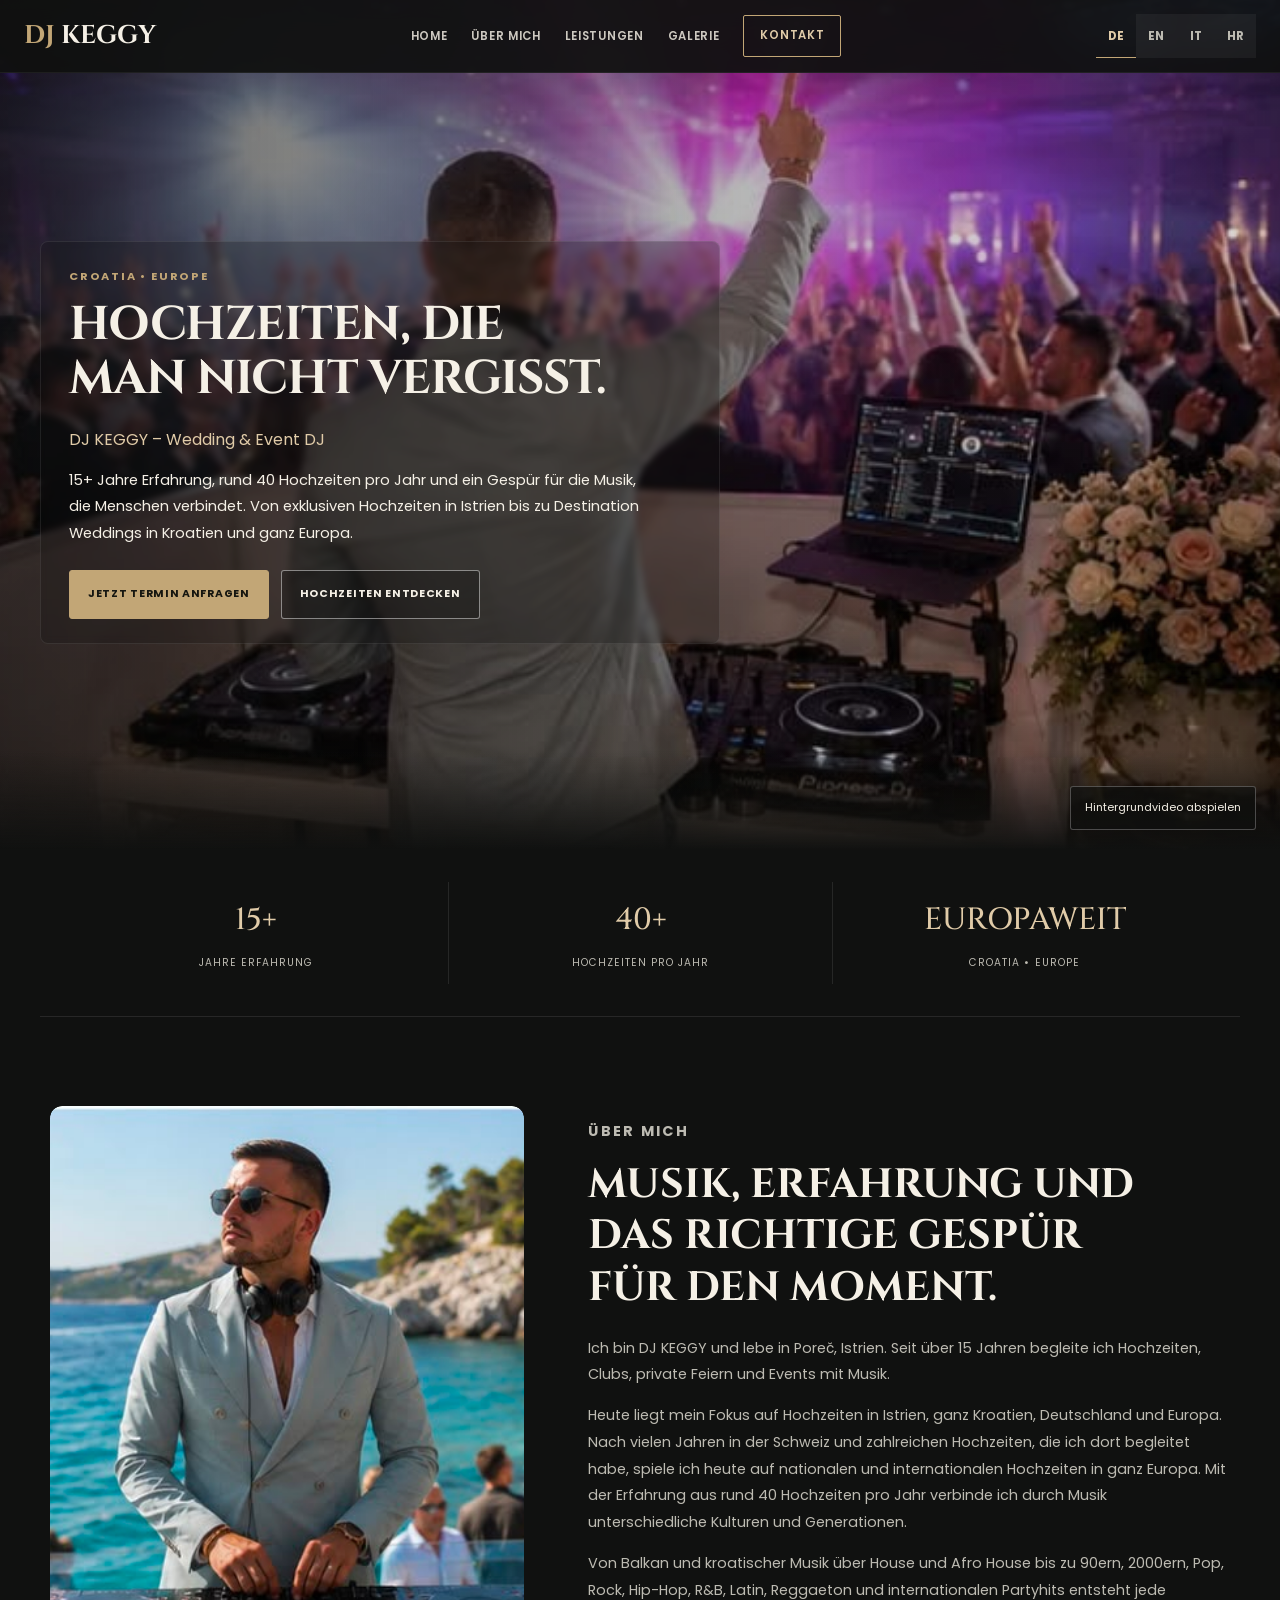
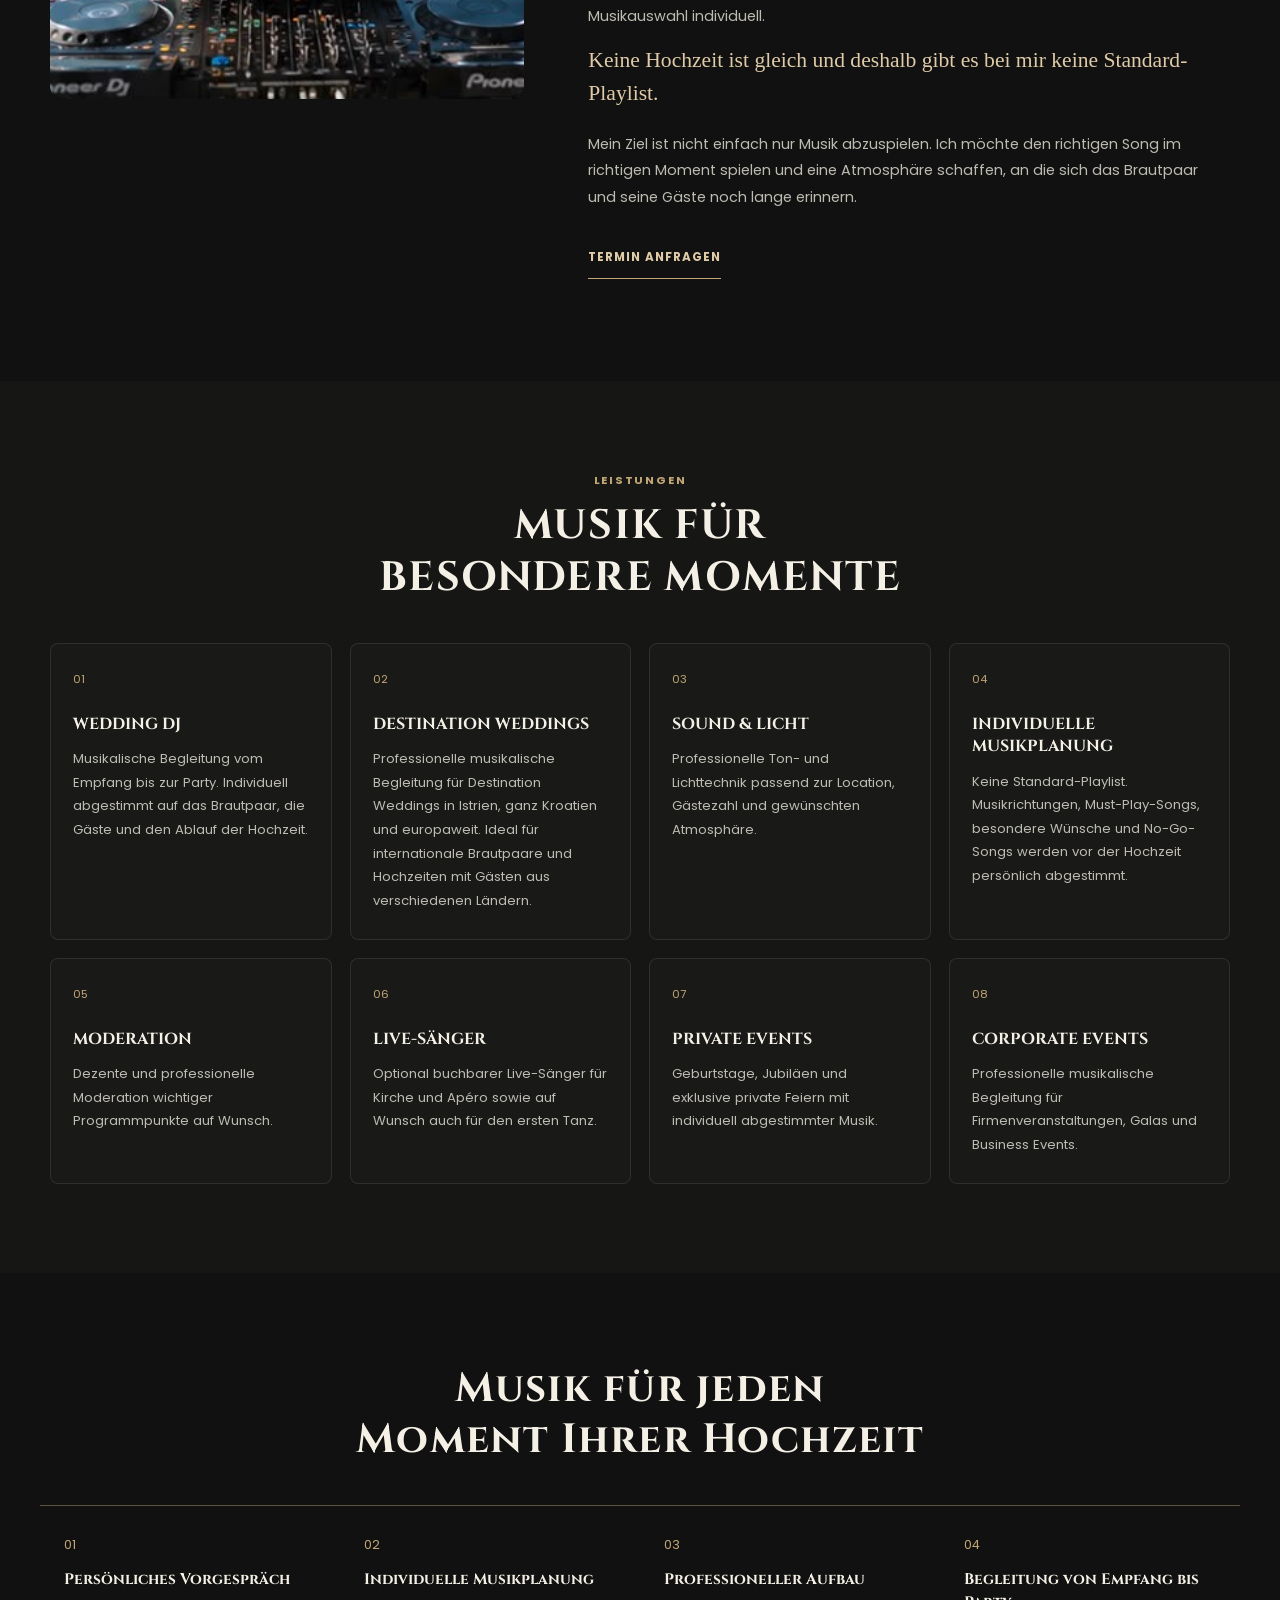
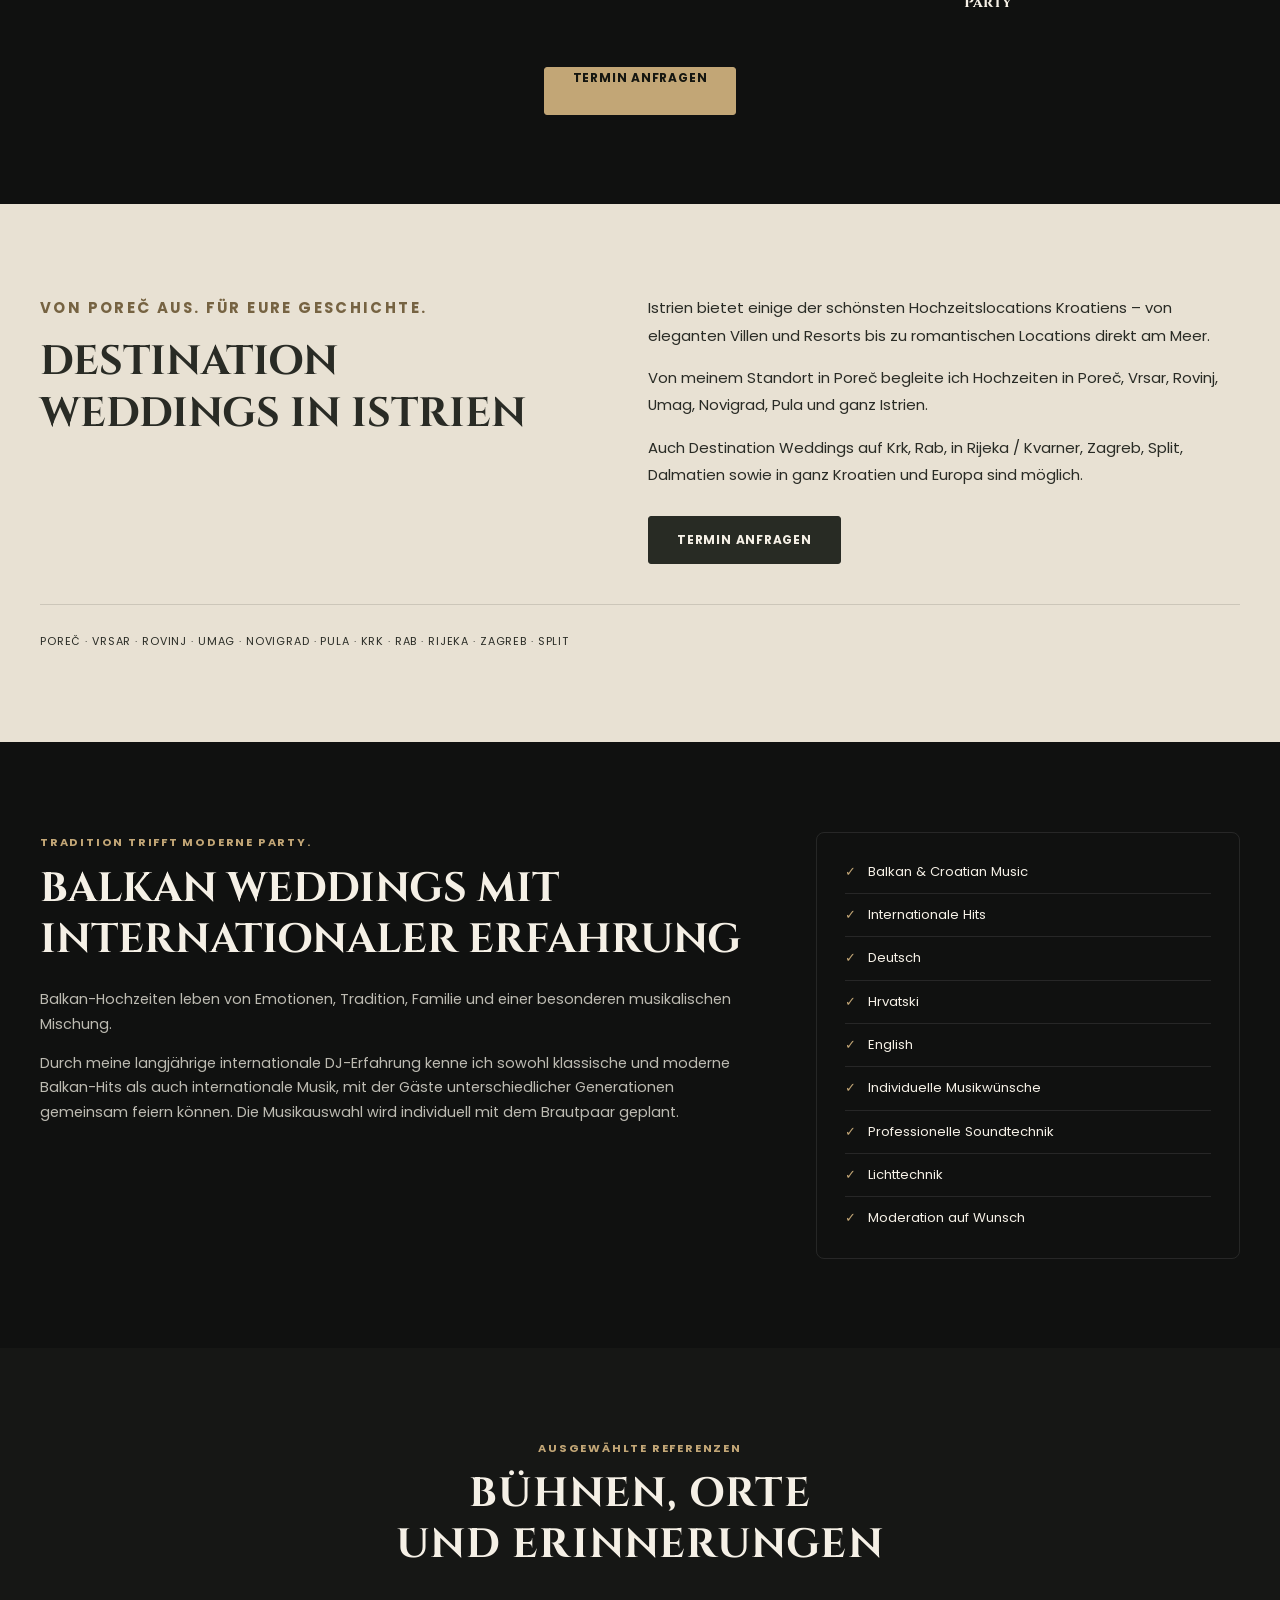
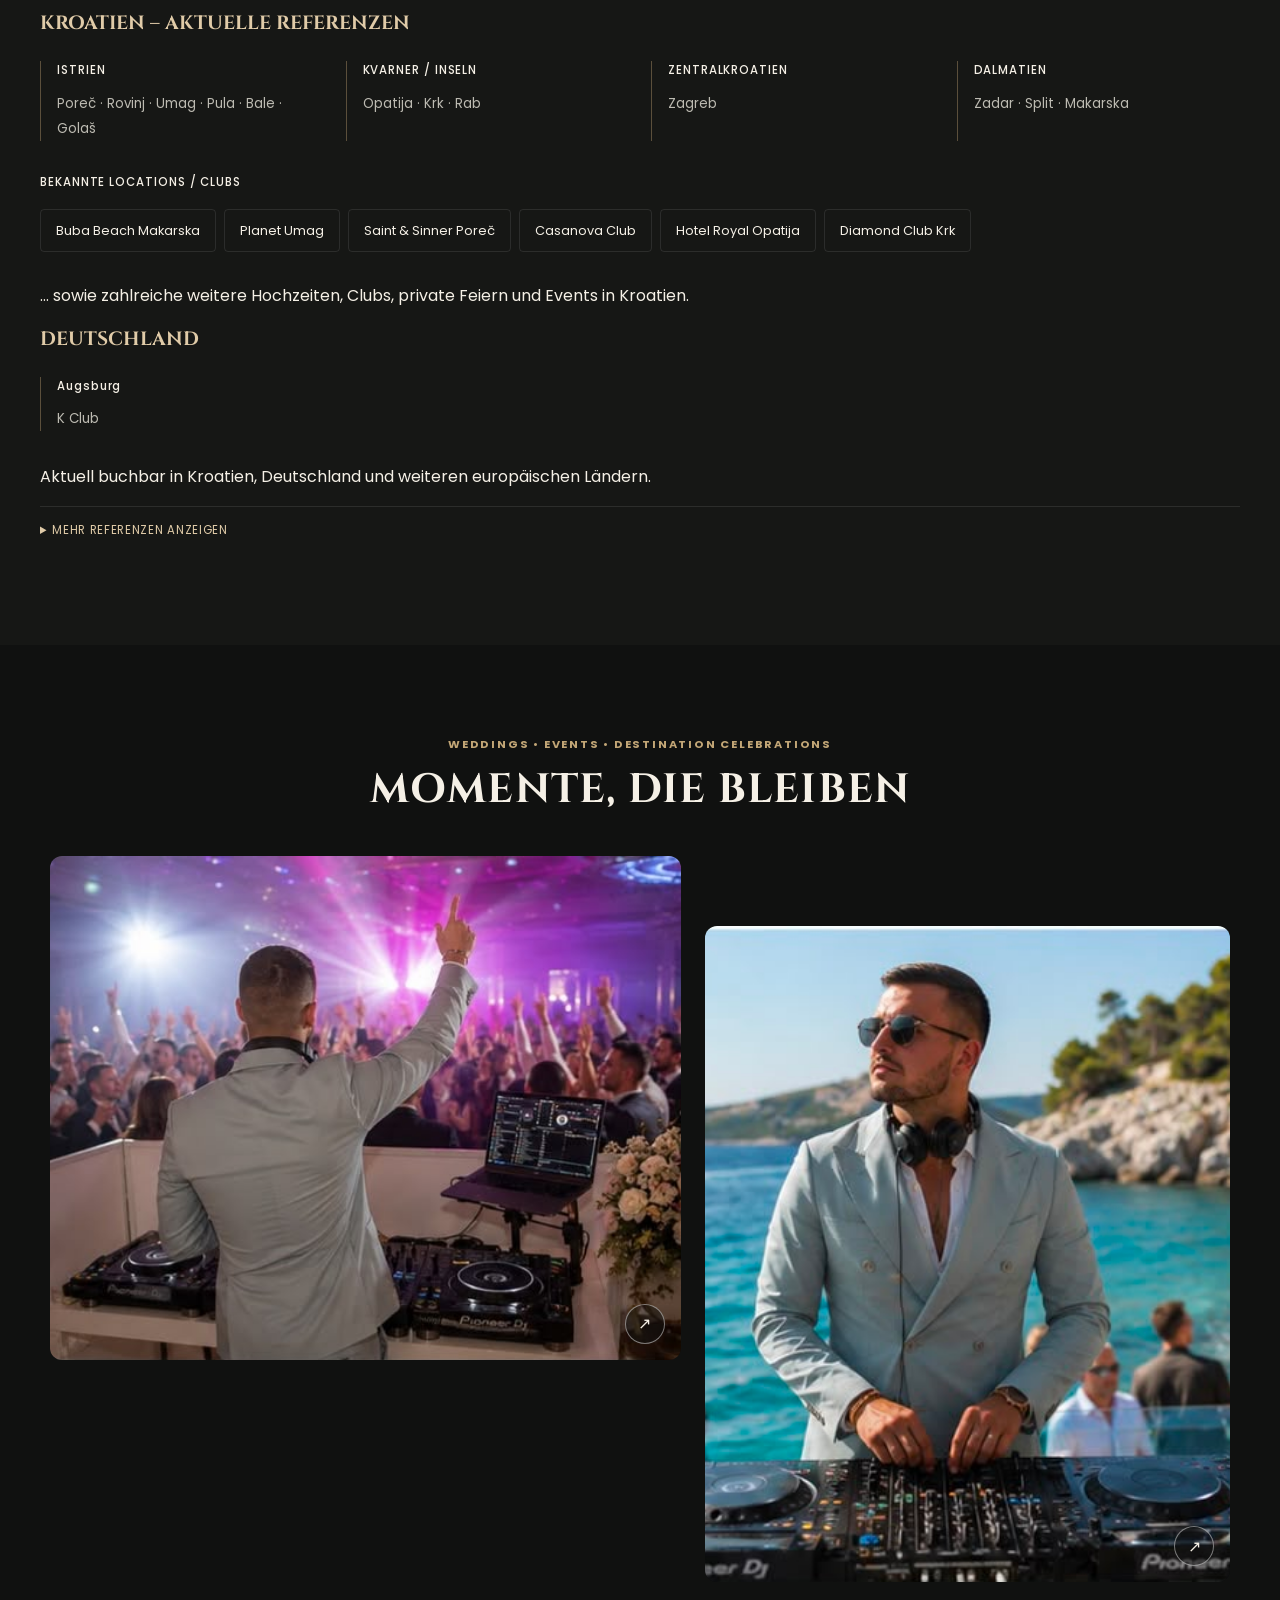
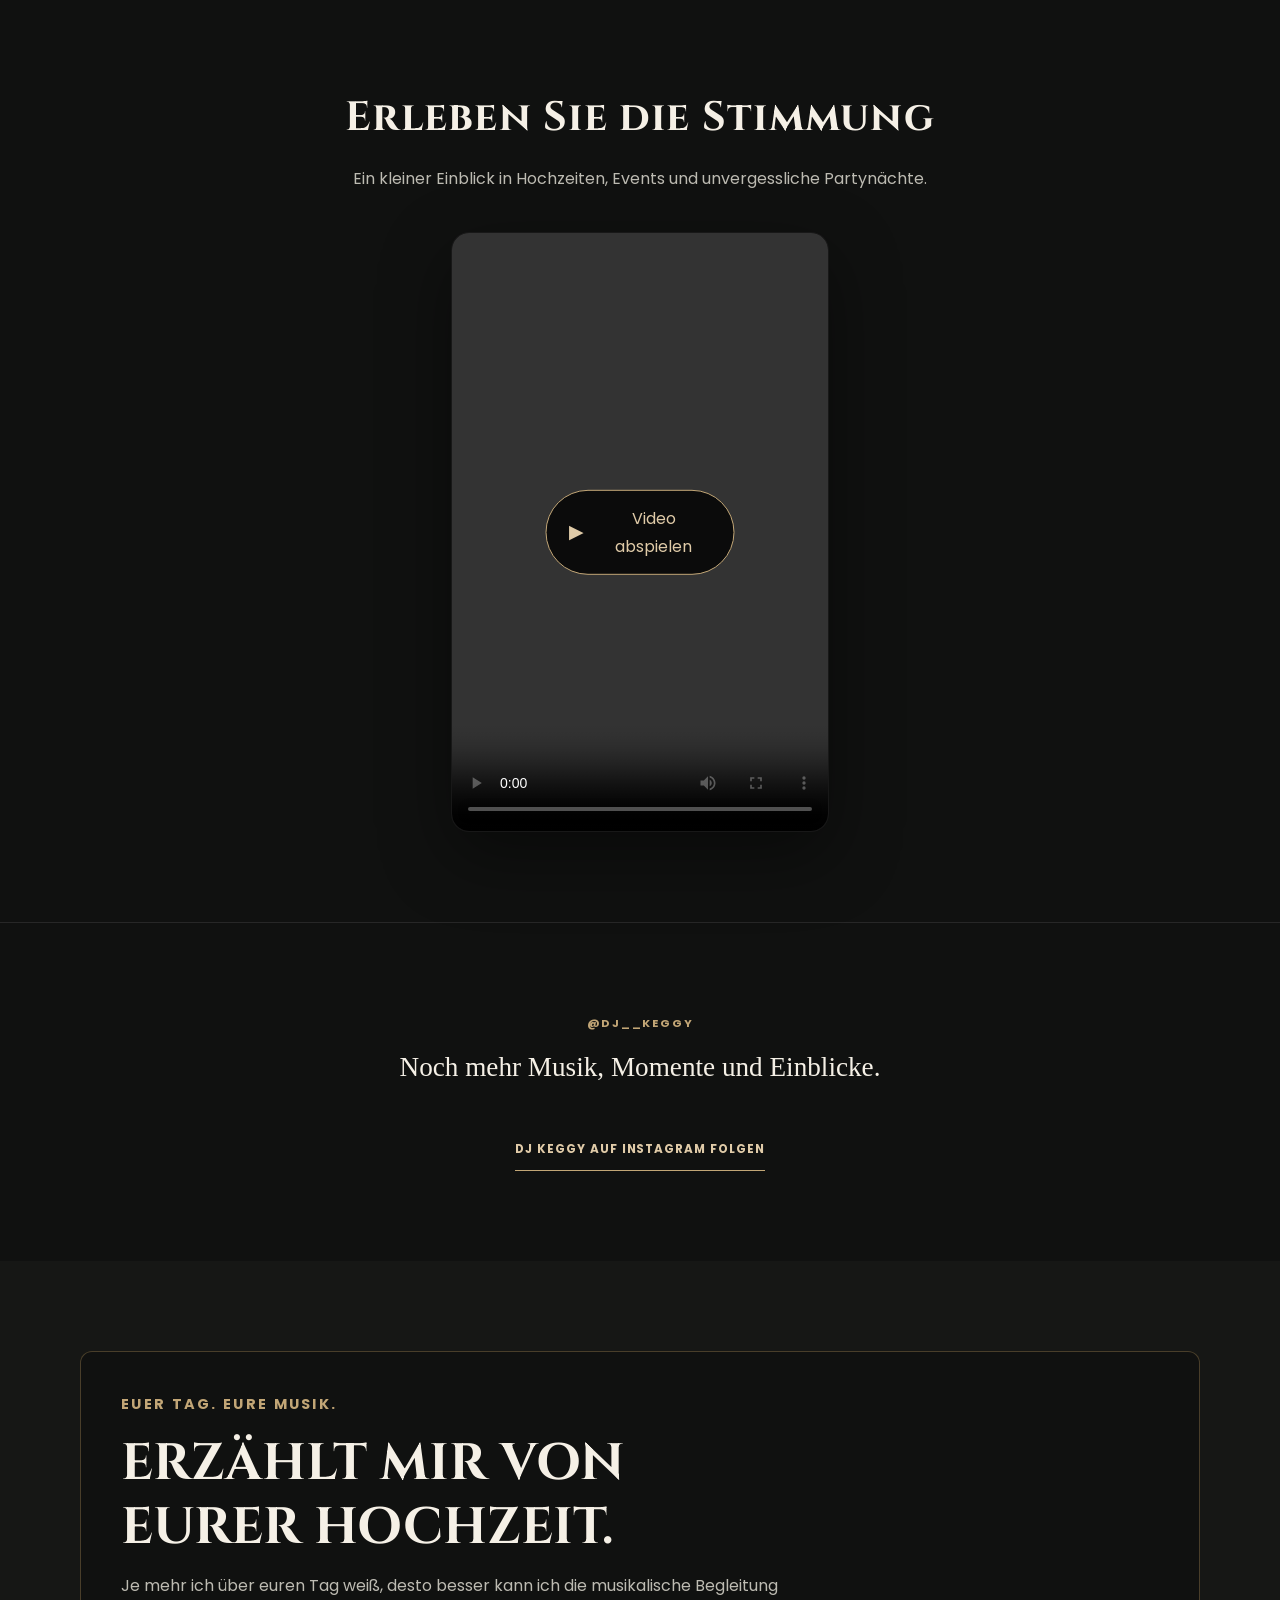
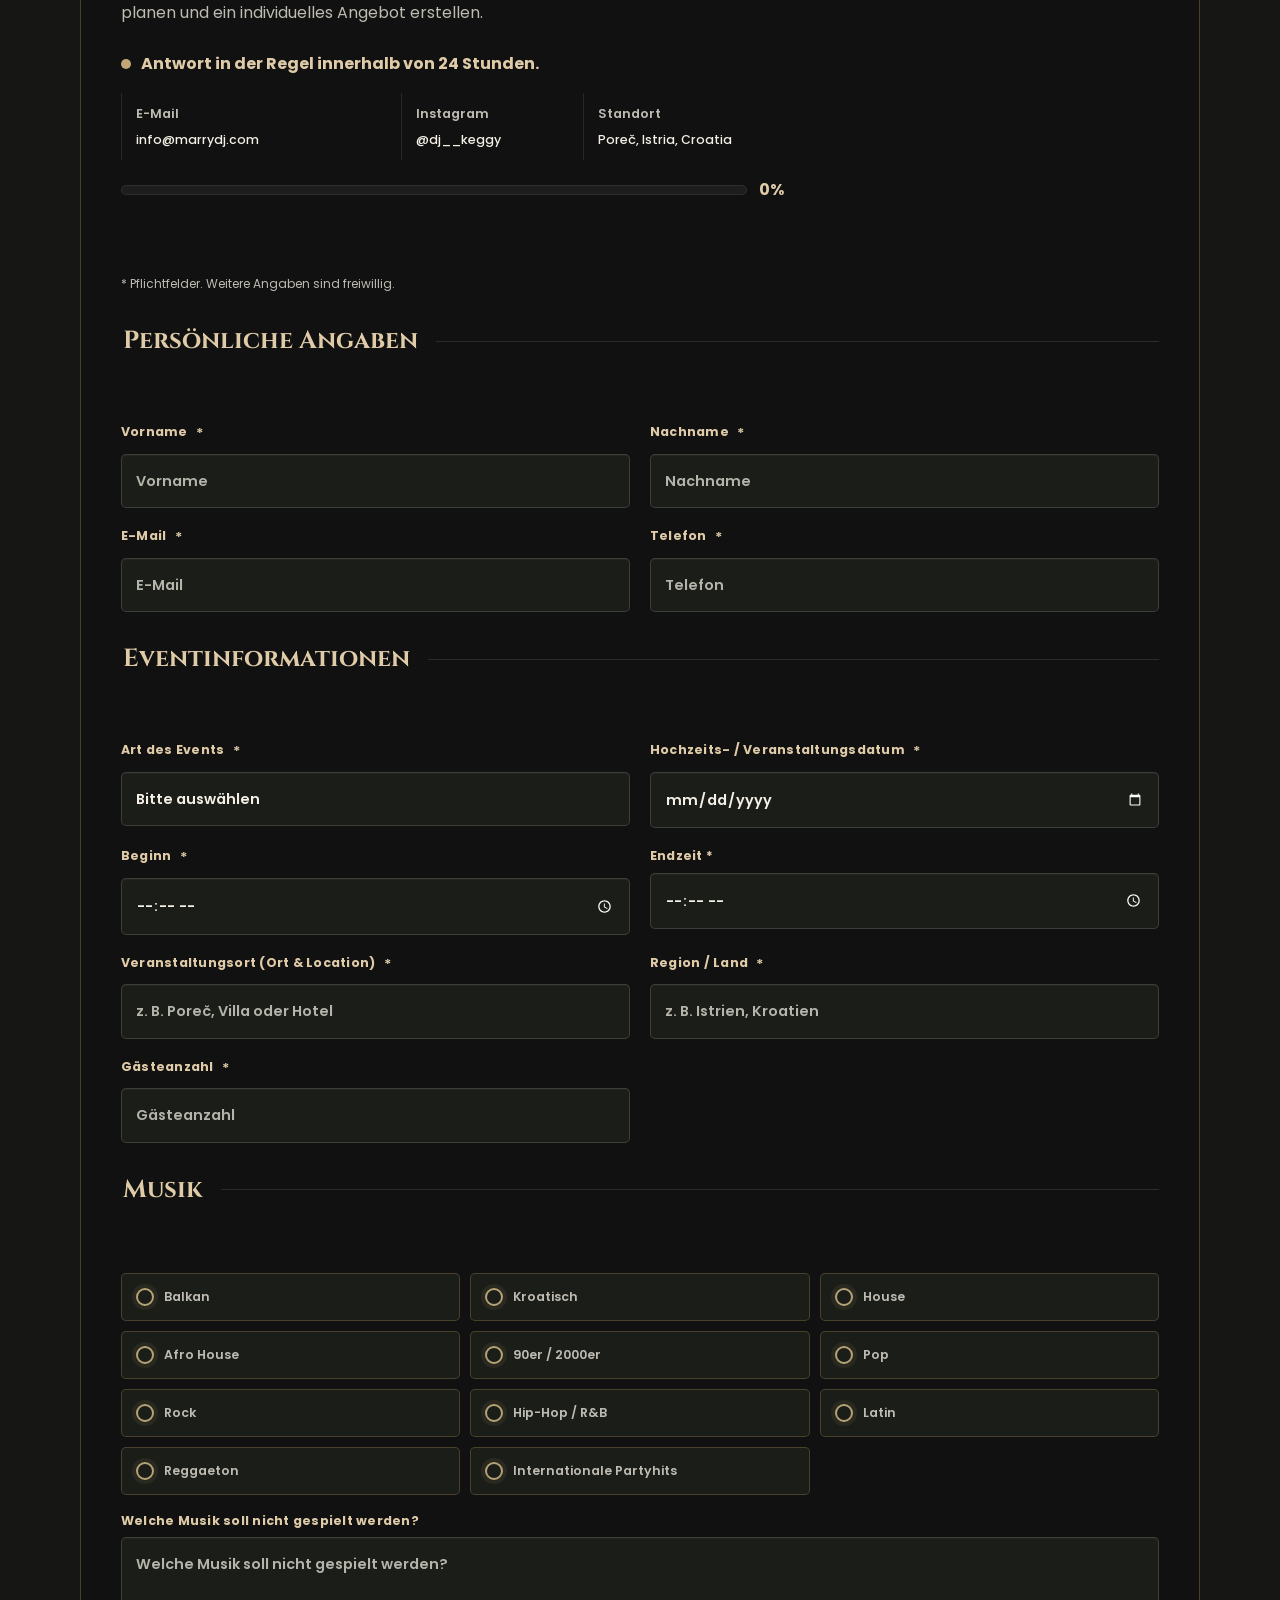
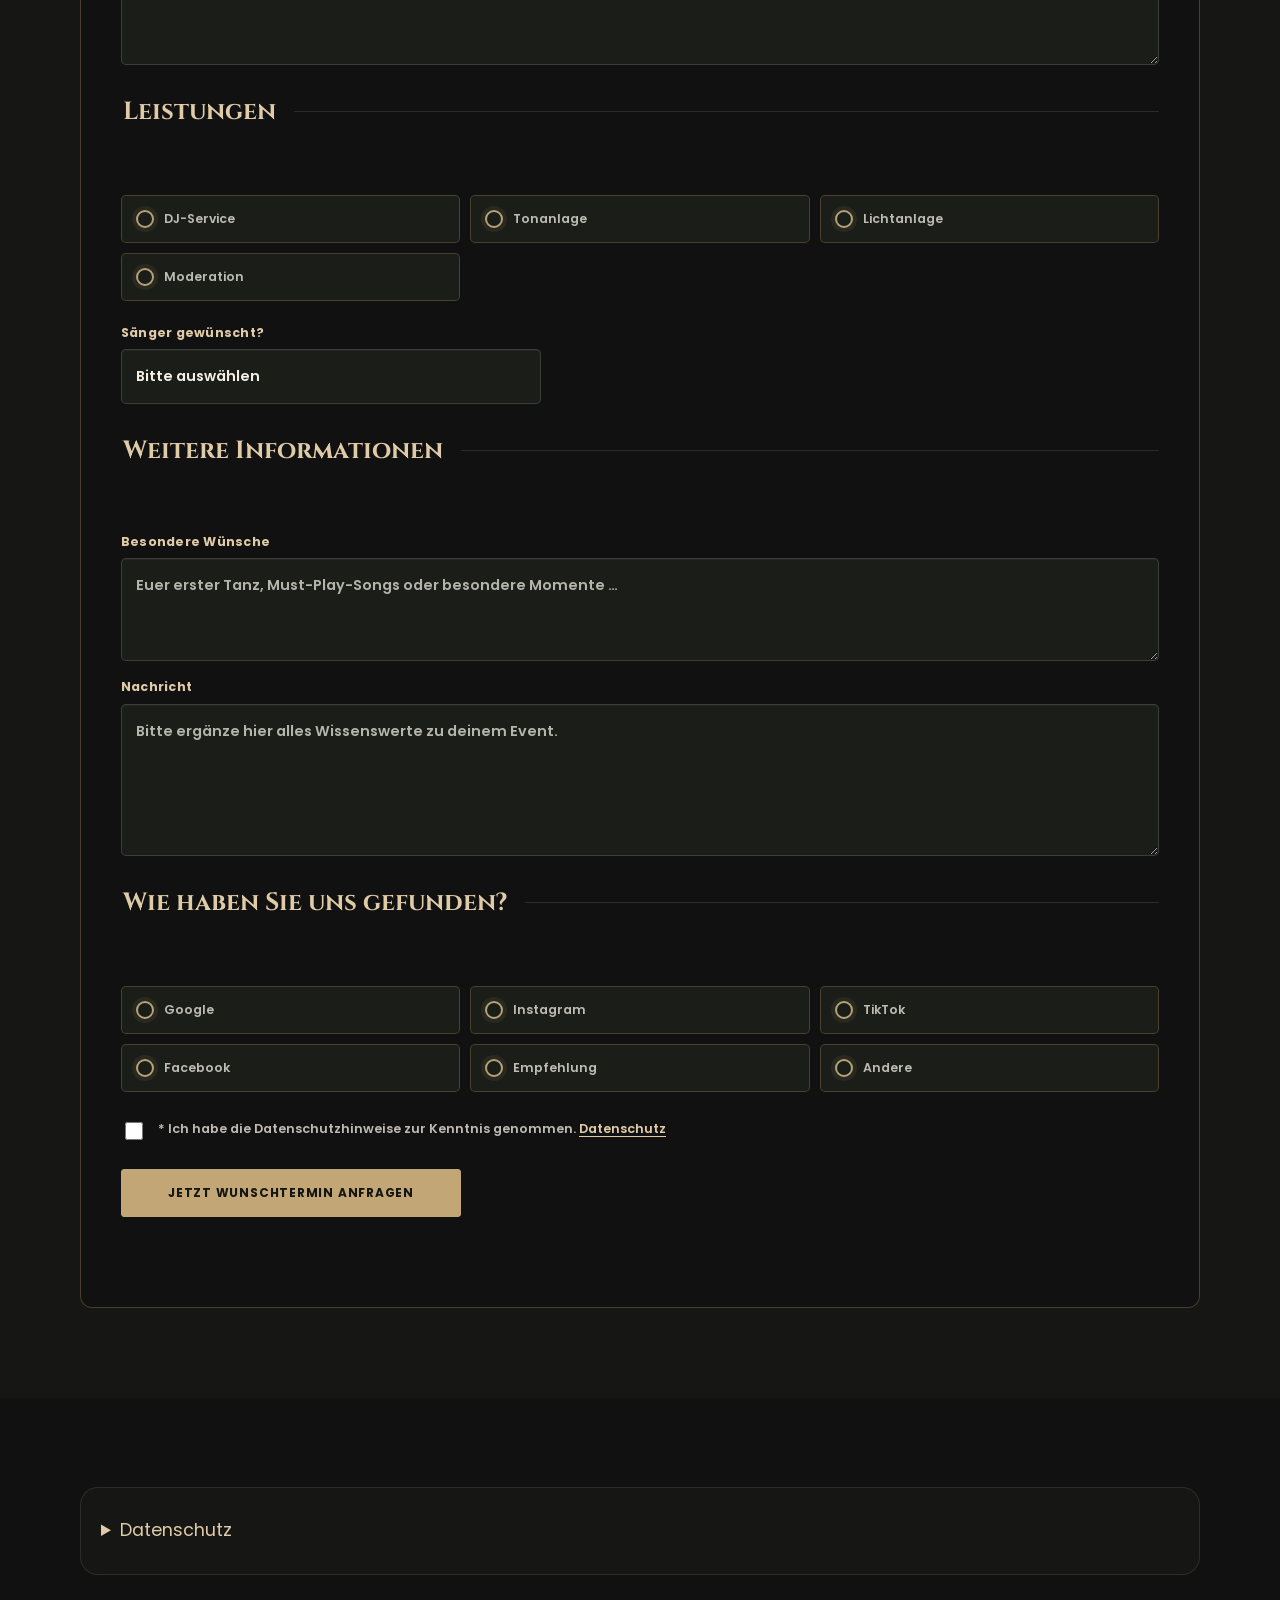
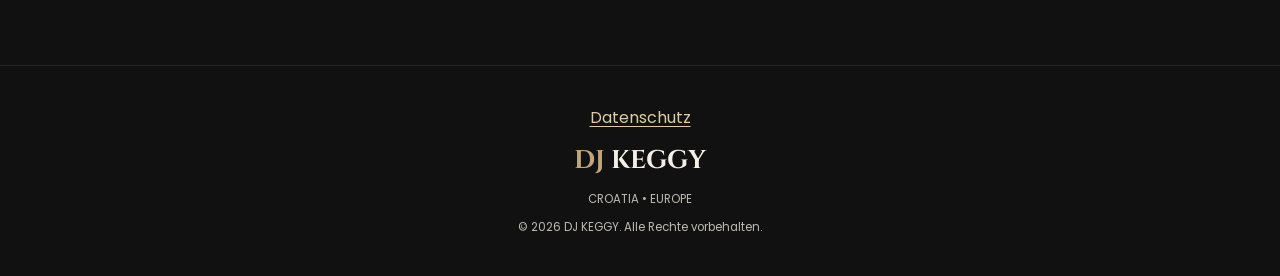
==== commit 17844d9b: "Add responsive manual carousel for public guest reviews" ====
--- a/index.html
+++ b/index.html
@@ -9,7 +9,7 @@
     <link rel="preconnect" href="https://fonts.googleapis.com">
     <link rel="preconnect" href="https://fonts.gstatic.com" crossorigin>
     <link href="https://fonts.googleapis.com/css2?family=Cinzel:wght@500;600;700&family=Poppins:wght@300;400;500;600;700&display=swap" rel="stylesheet">
-    <link rel="stylesheet" href="style.css?v=9395a586dfe78d4d">
+    <link rel="stylesheet" href="style.css?v=0dfbe79ee25a0236">
 <link rel="canonical" href="https://marrydj.com/">
 <meta property="og:type" content="website">
 <meta property="og:url" content="https://marrydj.com/">
@@ -312,7 +312,7 @@
         <!-- Only moderated, consented reviews are loaded from the CMS. -->
 <section class="section testimonials-section" id="testimonials" hidden>
  <div class="section-heading">
-<h2 data-i18n="testimonials.heading">DAS SAGEN MEINE GÄSTE</h2>
+<h2 id="review-heading" data-i18n="testimonials.heading">DAS SAGEN MEINE GÄSTE</h2>
 </div>
  <div class="testimonial-grid"><!-- Populated with textContent by review/homepage.js. -->
 </div>
@@ -602,6 +602,6 @@
     
     <script src="translations.js?v=a64909f42c975732"></script>
     <script src="script.js?v=c26f60a6657d2685"></script>
-<script defer src="review/homepage.js?v=2"></script>
+<script defer src="review/homepage.js?v=de87e72f9d91db21"></script>
 </body>
 </html>
--- a/style.css
+++ b/style.css
@@ -2395,3 +2395,31 @@
 
 /* CMS reviews: retain original quote formatting and long-word wrapping. */
 .testimonial-card .review-quote{white-space:pre-wrap;overflow-wrap:anywhere}
+/* Public review carousel: bounded rows, manual navigation, no autoplay. */
+.review-slider { position: relative; max-width: 1160px; margin-inline: auto; padding-inline: 52px; }
+.review-slider .testimonial-grid { align-items: stretch; }
+.review-slider .testimonial-card { display: flex; flex-direction: column; flex-basis: calc((100% - 48px) / 3); max-width: none; padding: 24px; }
+.review-slider .testimonial-card[hidden] { display: none; }
+.review-slider .testimonial-grid[data-visible="1"] > .testimonial-card { flex-basis: 100%; max-width: 480px; }
+.review-slider .testimonial-grid[data-visible="2"] > .testimonial-card { flex-basis: calc((100% - 24px) / 2); max-width: 400px; }
+.review-slider .testimonial-card .review-quote { font-size: 1rem; line-height: 1.75; }
+.review-slider .testimonial-card .testimonial-author { margin-top: auto; padding-top: 14px; }
+.review-slider .testimonial-card .review-quote { margin-bottom: 18px; }
+.review-expand { align-self: flex-start; background: none; border: 0; padding: 8px 0; margin: -10px 0 12px; color: var(--gold-soft); font: inherit; font-size: .85rem; text-decoration: underline; text-underline-offset: 4px; cursor: pointer; }
+.review-arrow { position: absolute; top: 50%; transform: translateY(-50%); width: 44px; height: 44px; border: 1px solid #c2a67666; border-radius: 50%; background: var(--bg-soft); color: var(--gold-soft); font-size: 2rem; line-height: 1; cursor: pointer; }
+.review-prev { left: 0; } .review-next { right: 0; }
+.review-arrow:disabled { opacity: .3; cursor: default; }
+.review-dots { display: flex; flex-wrap: wrap; justify-content: center; gap: 2px; margin-top: 22px; }
+.review-dot { display: grid; place-items: center; width: 32px; height: 44px; padding: 0; border: 0; background: none; cursor: pointer; }
+.review-dot::before { content: ''; width: 7px; height: 7px; border: 1px solid var(--gold-soft); border-radius: 50%; }
+.review-dot[aria-current="true"]::before { background: var(--gold-soft); }
+.review-slider :focus-visible, .review-slider:focus-visible, .review-dot:focus-visible { outline: 2px solid var(--gold-soft); outline-offset: 4px; }
+.review-dots[hidden], .review-arrow[hidden] { display: none; }
+.review-status { position: absolute; width: 1px; height: 1px; padding: 0; margin: -1px; overflow: hidden; clip-path: inset(50%); white-space: nowrap; }
+@media (max-width: 640px) {
+ .review-slider { padding: 0 0 60px; }
+ #testimonials .review-slider .testimonial-card { flex-basis: 100%; max-width: none; }
+ .review-arrow { top: auto; bottom: 0; transform: none; }
+ .review-prev { left: calc(50% - 52px); } .review-next { right: calc(50% - 52px); }
+ .review-dots { margin-top: 8px; }
+}
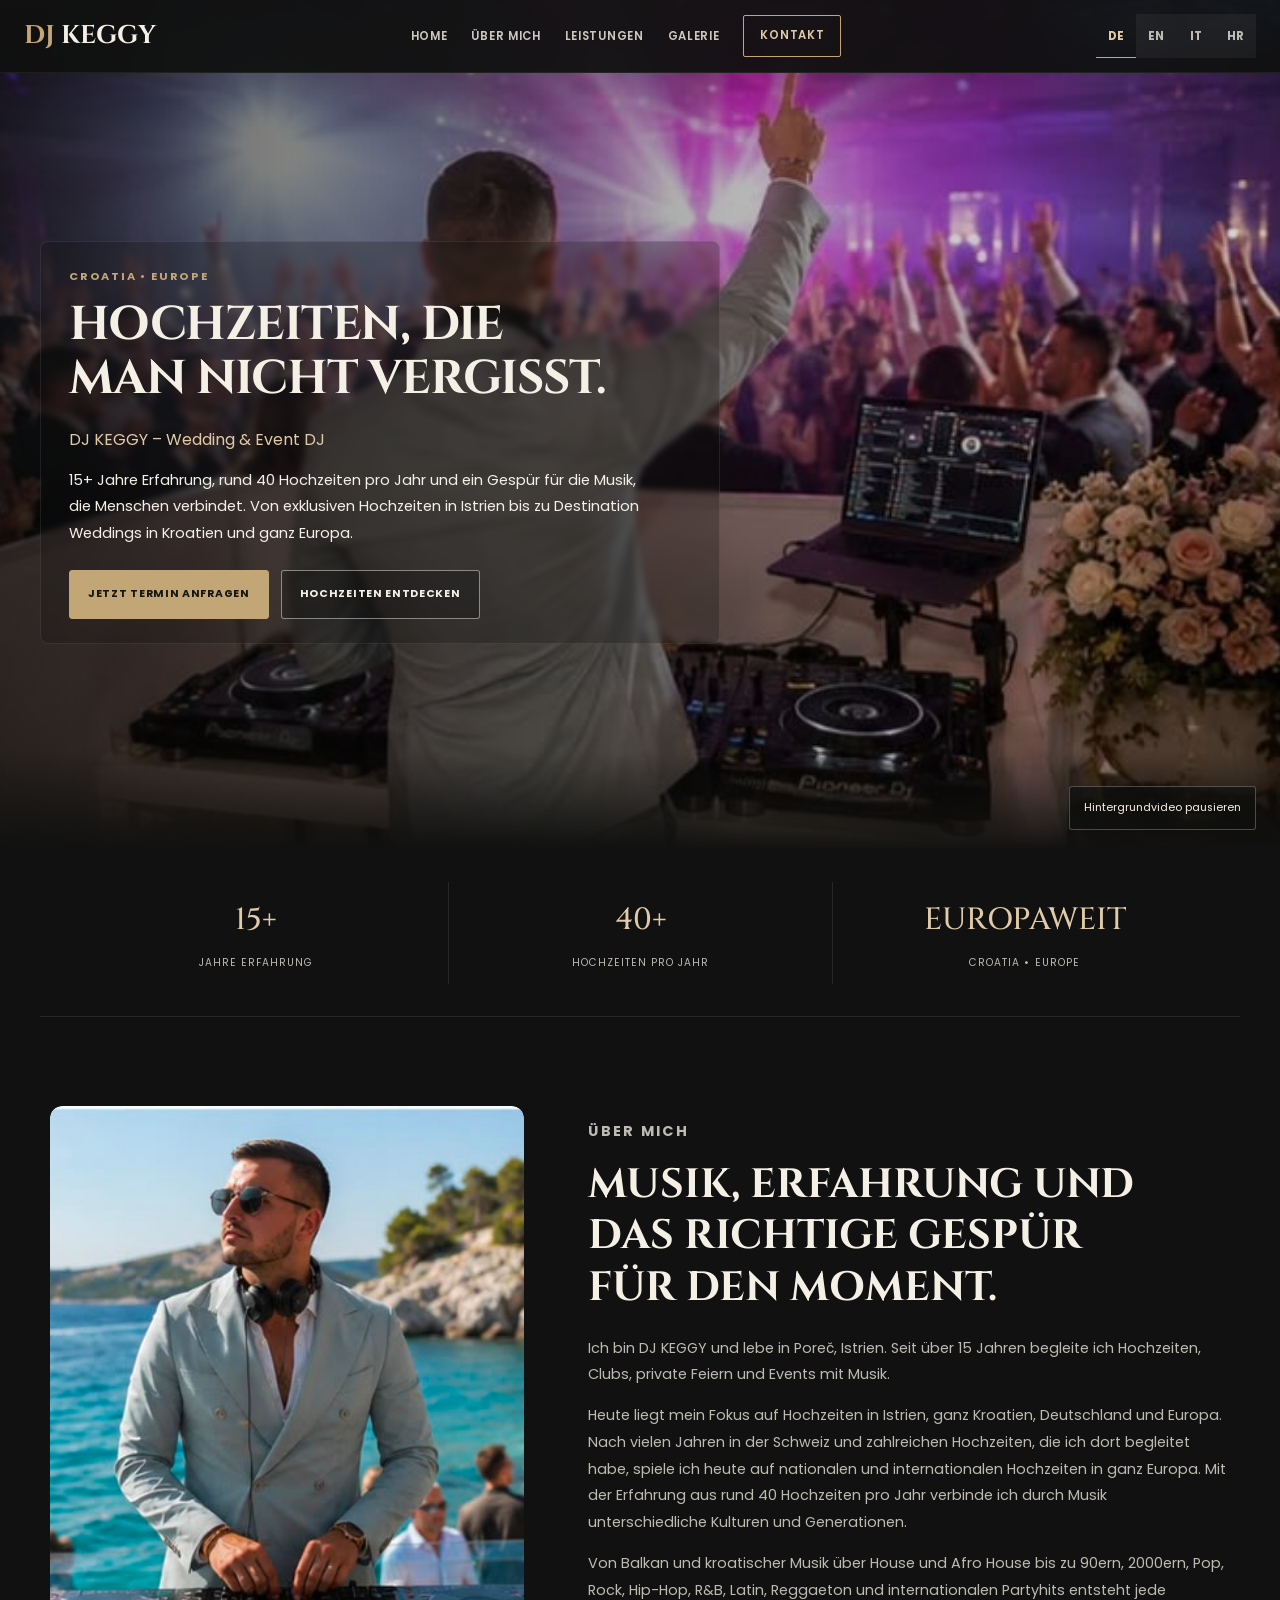
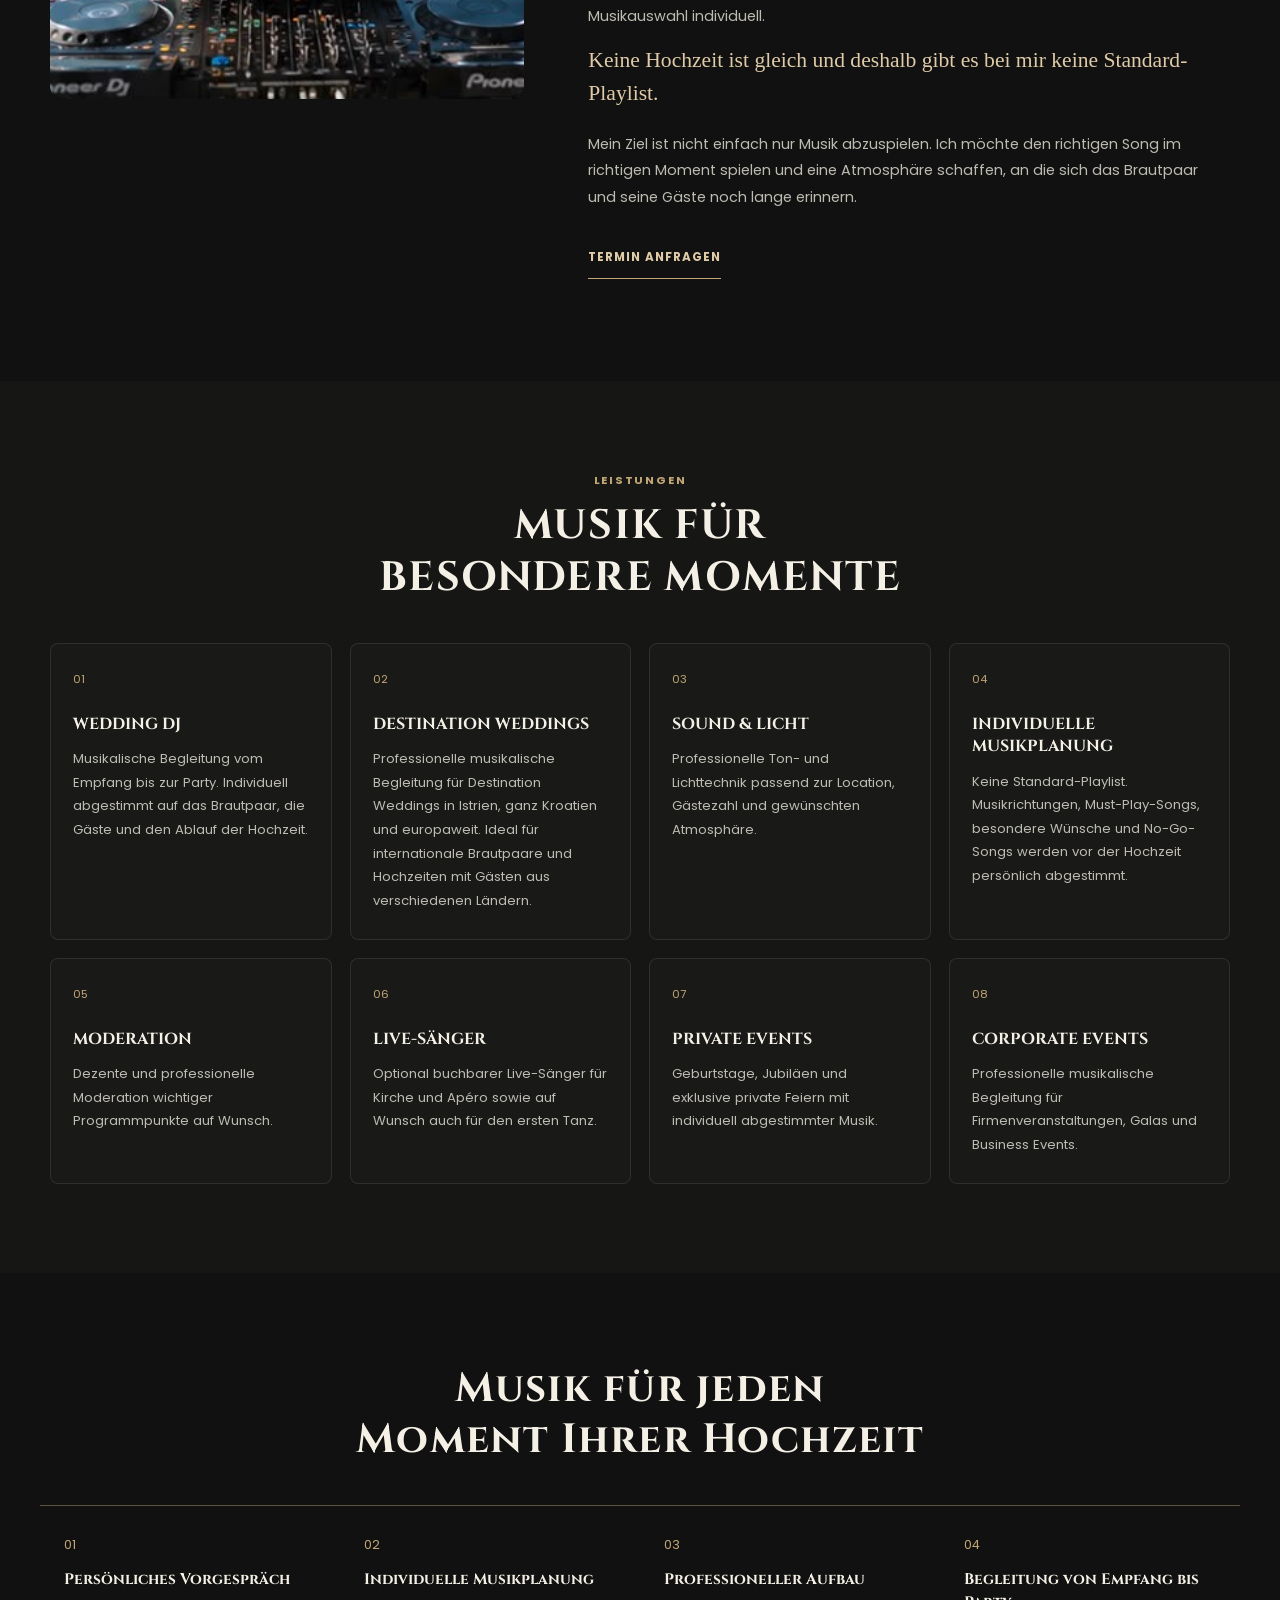
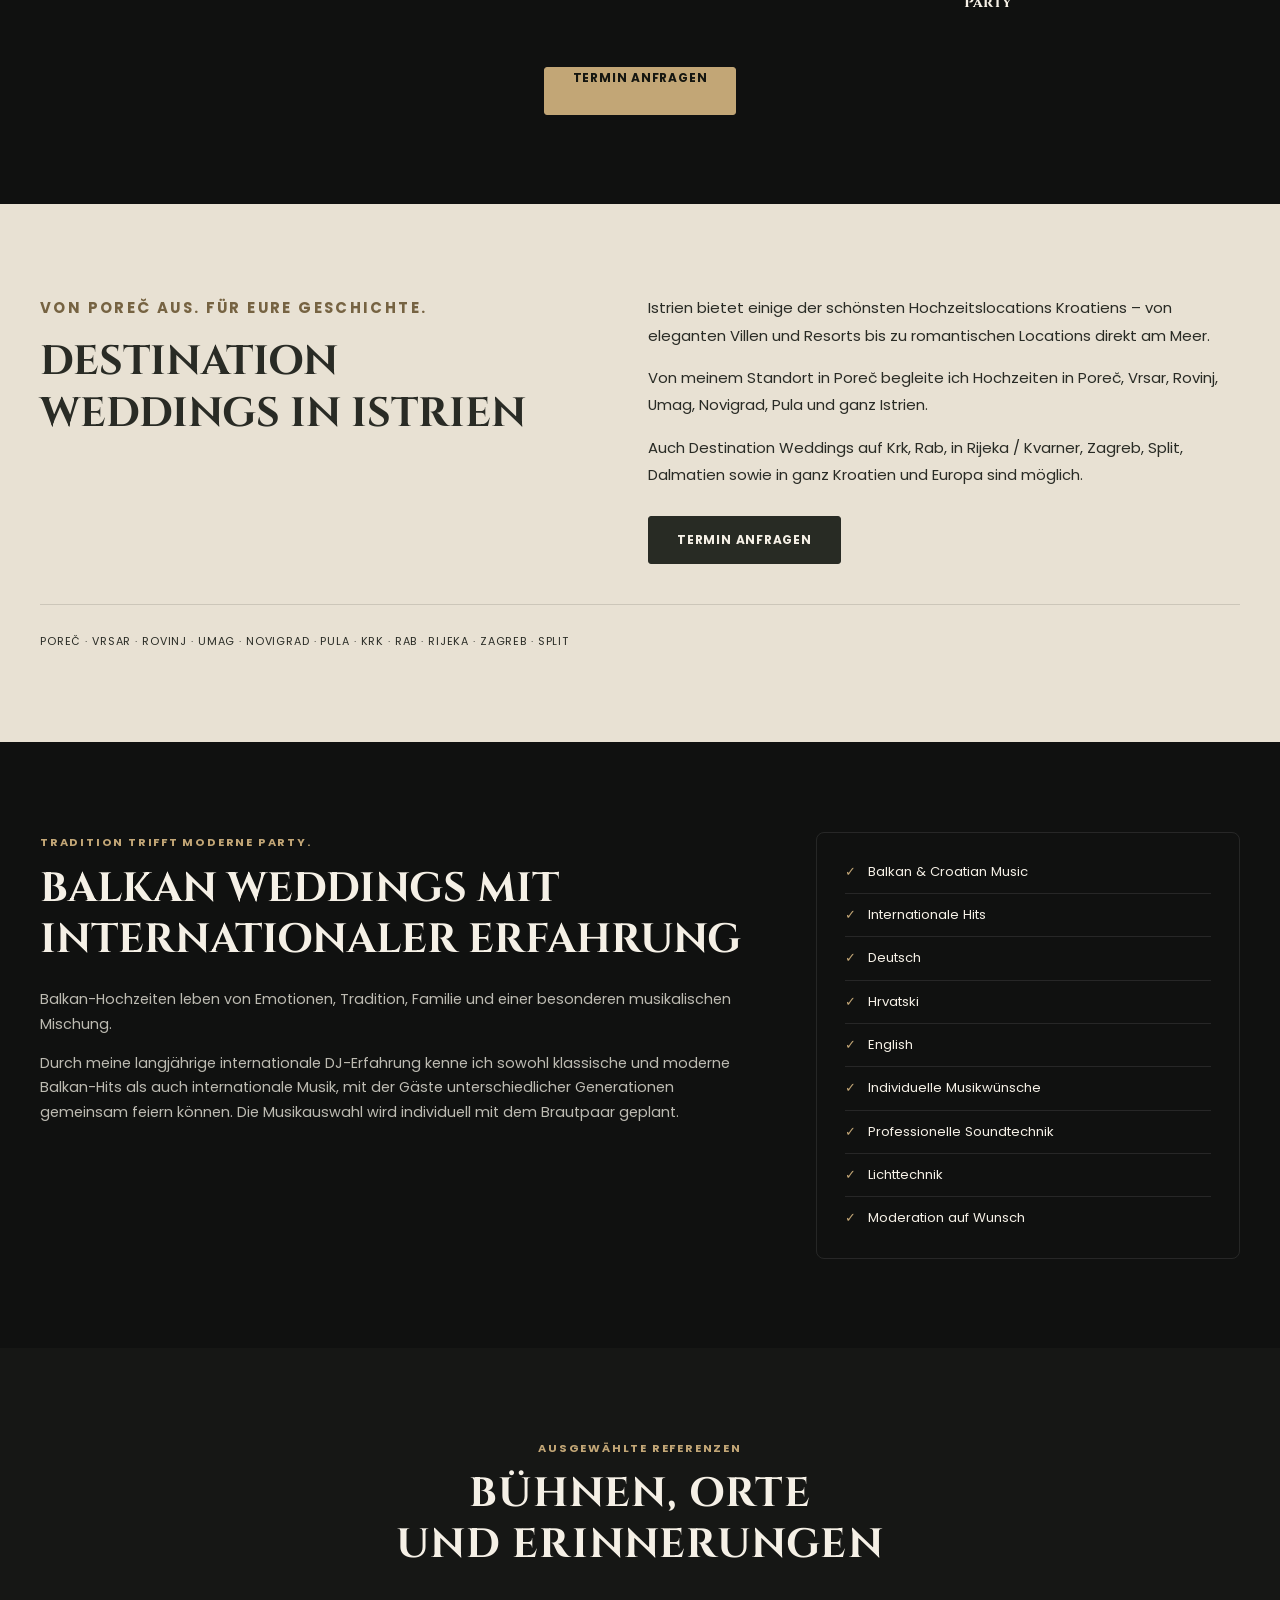
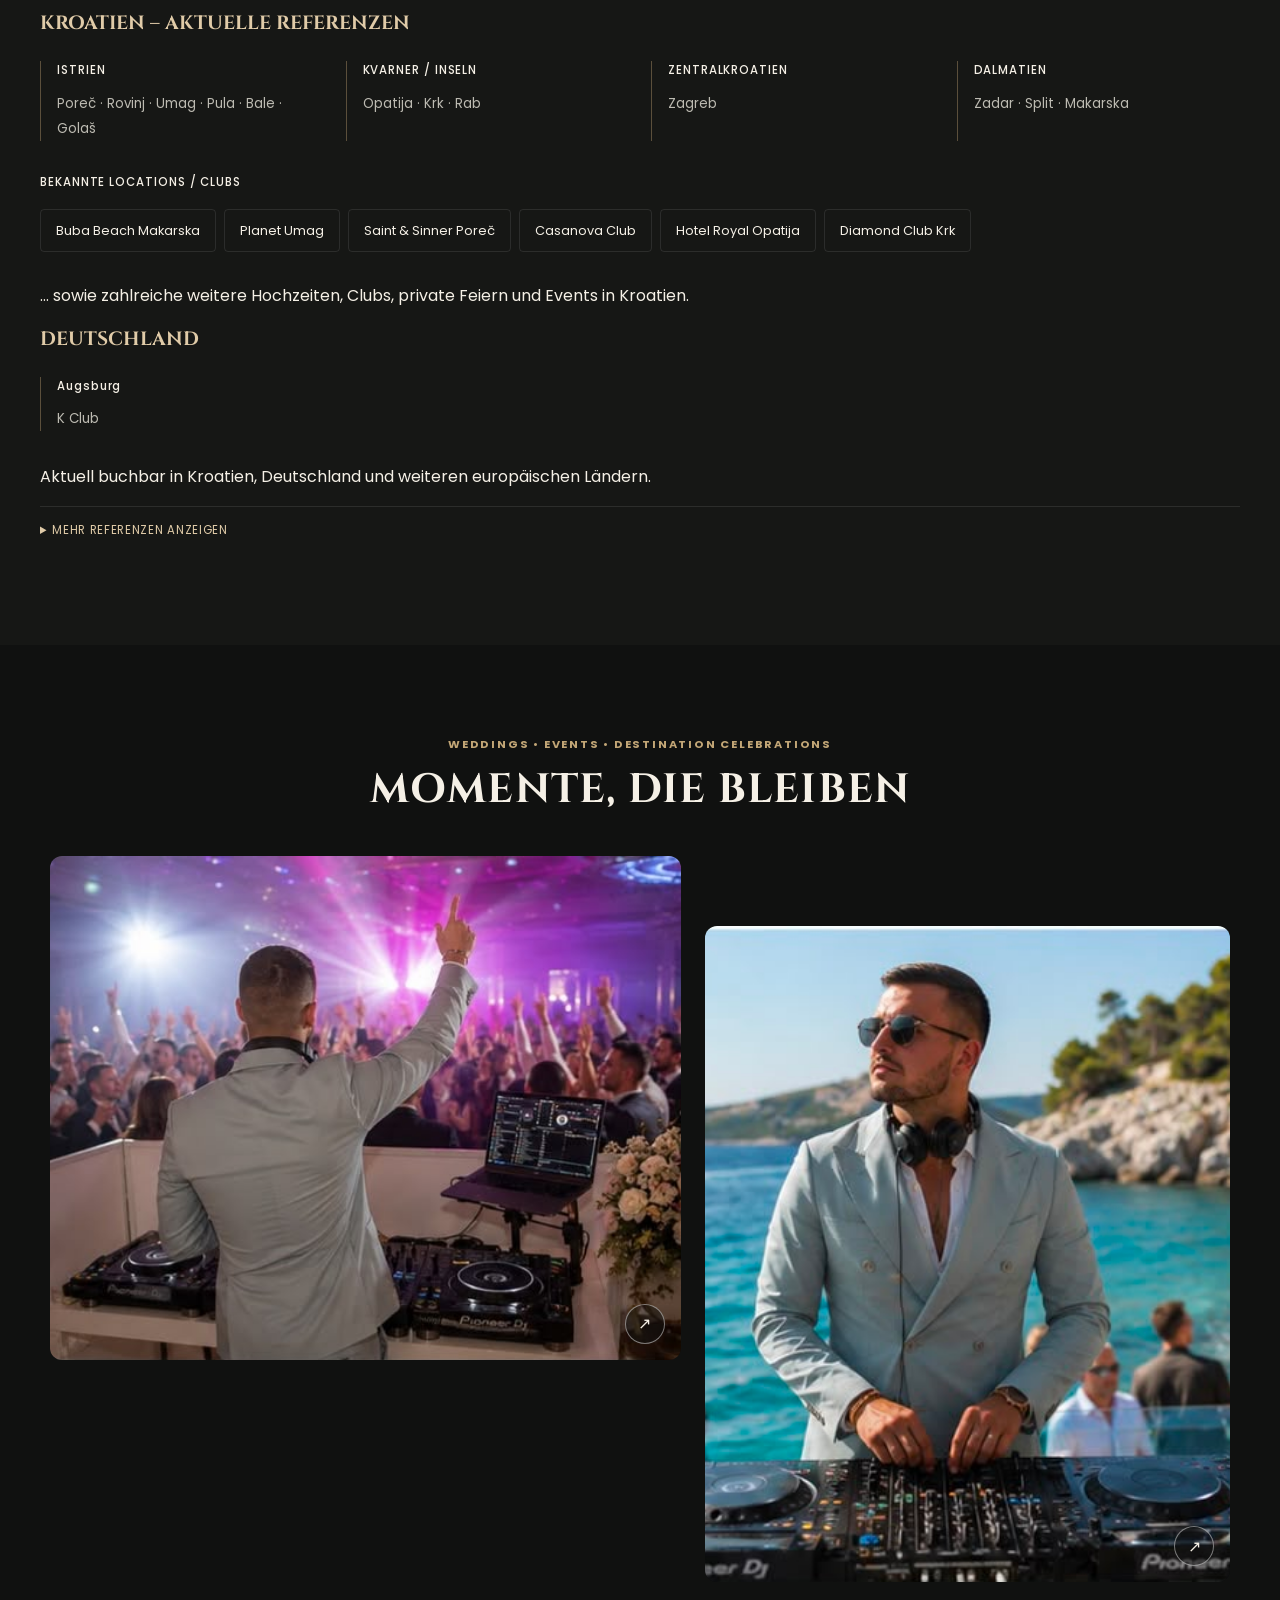
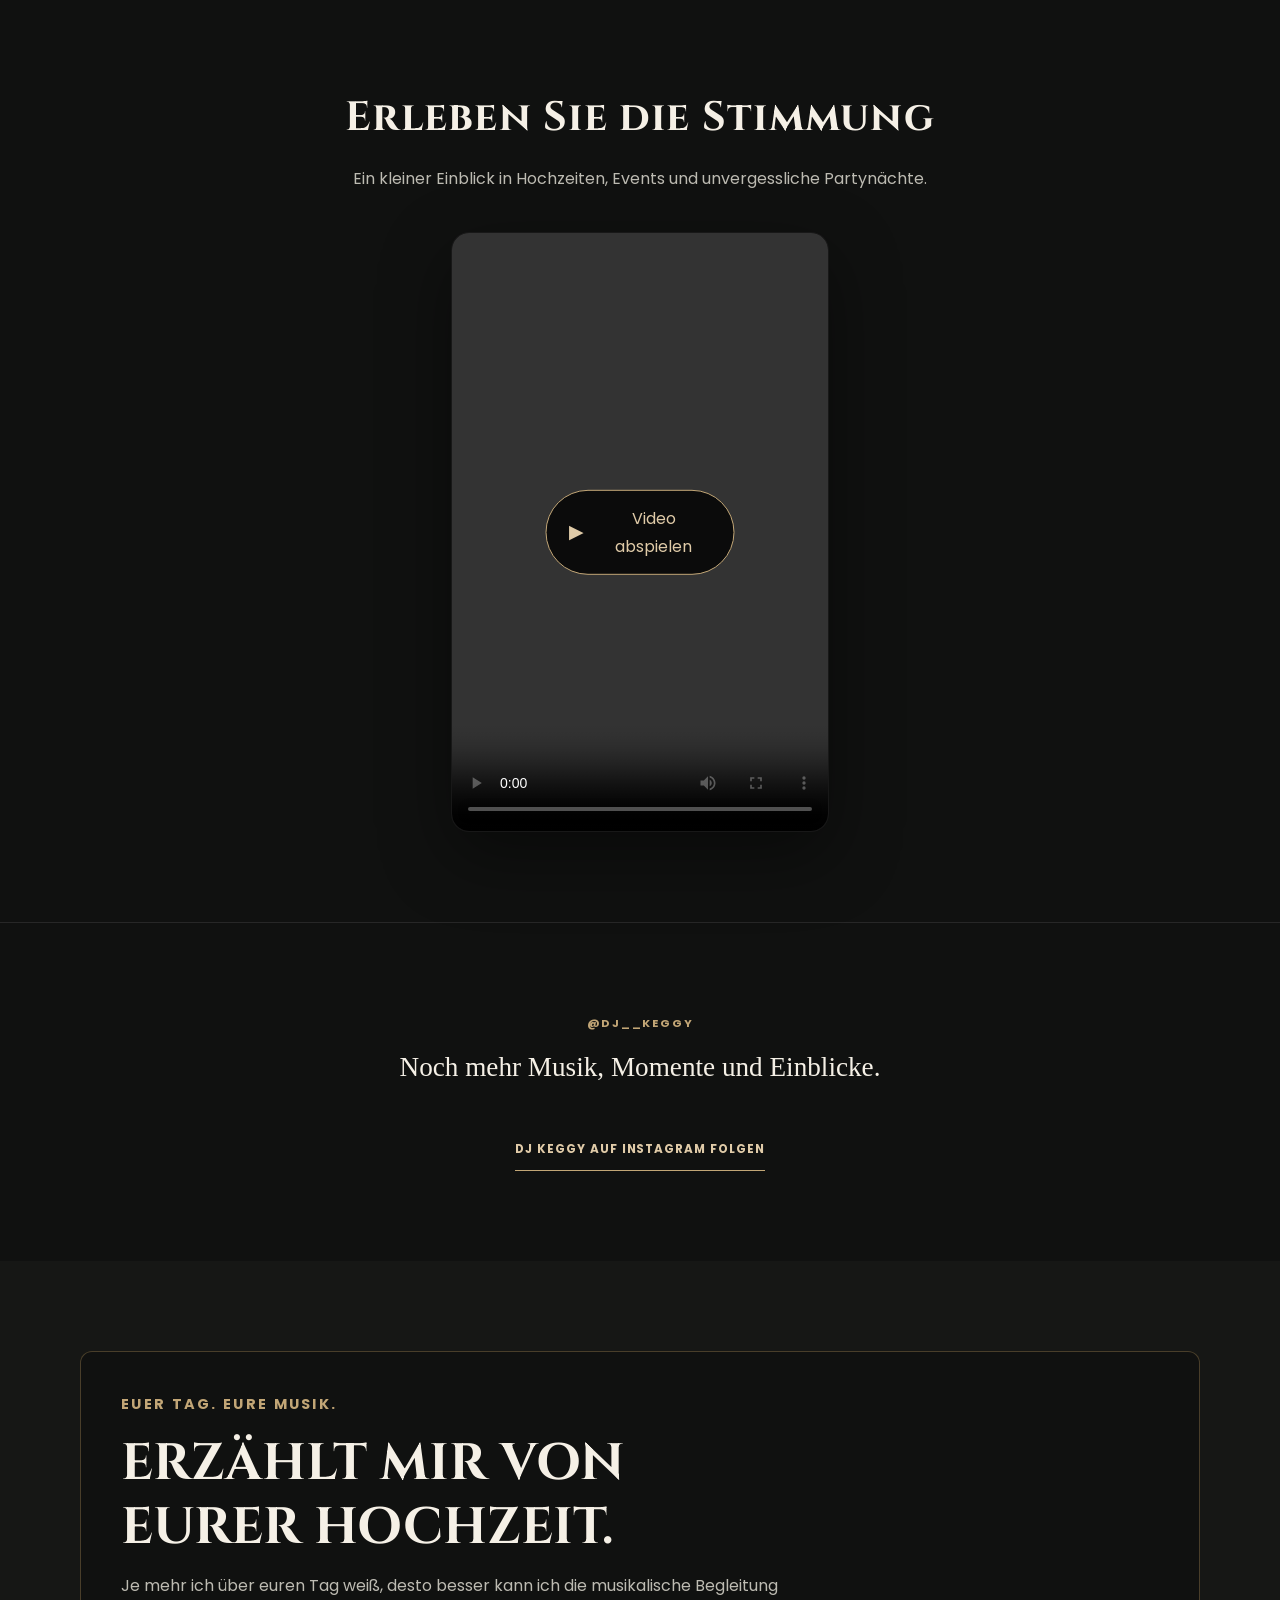
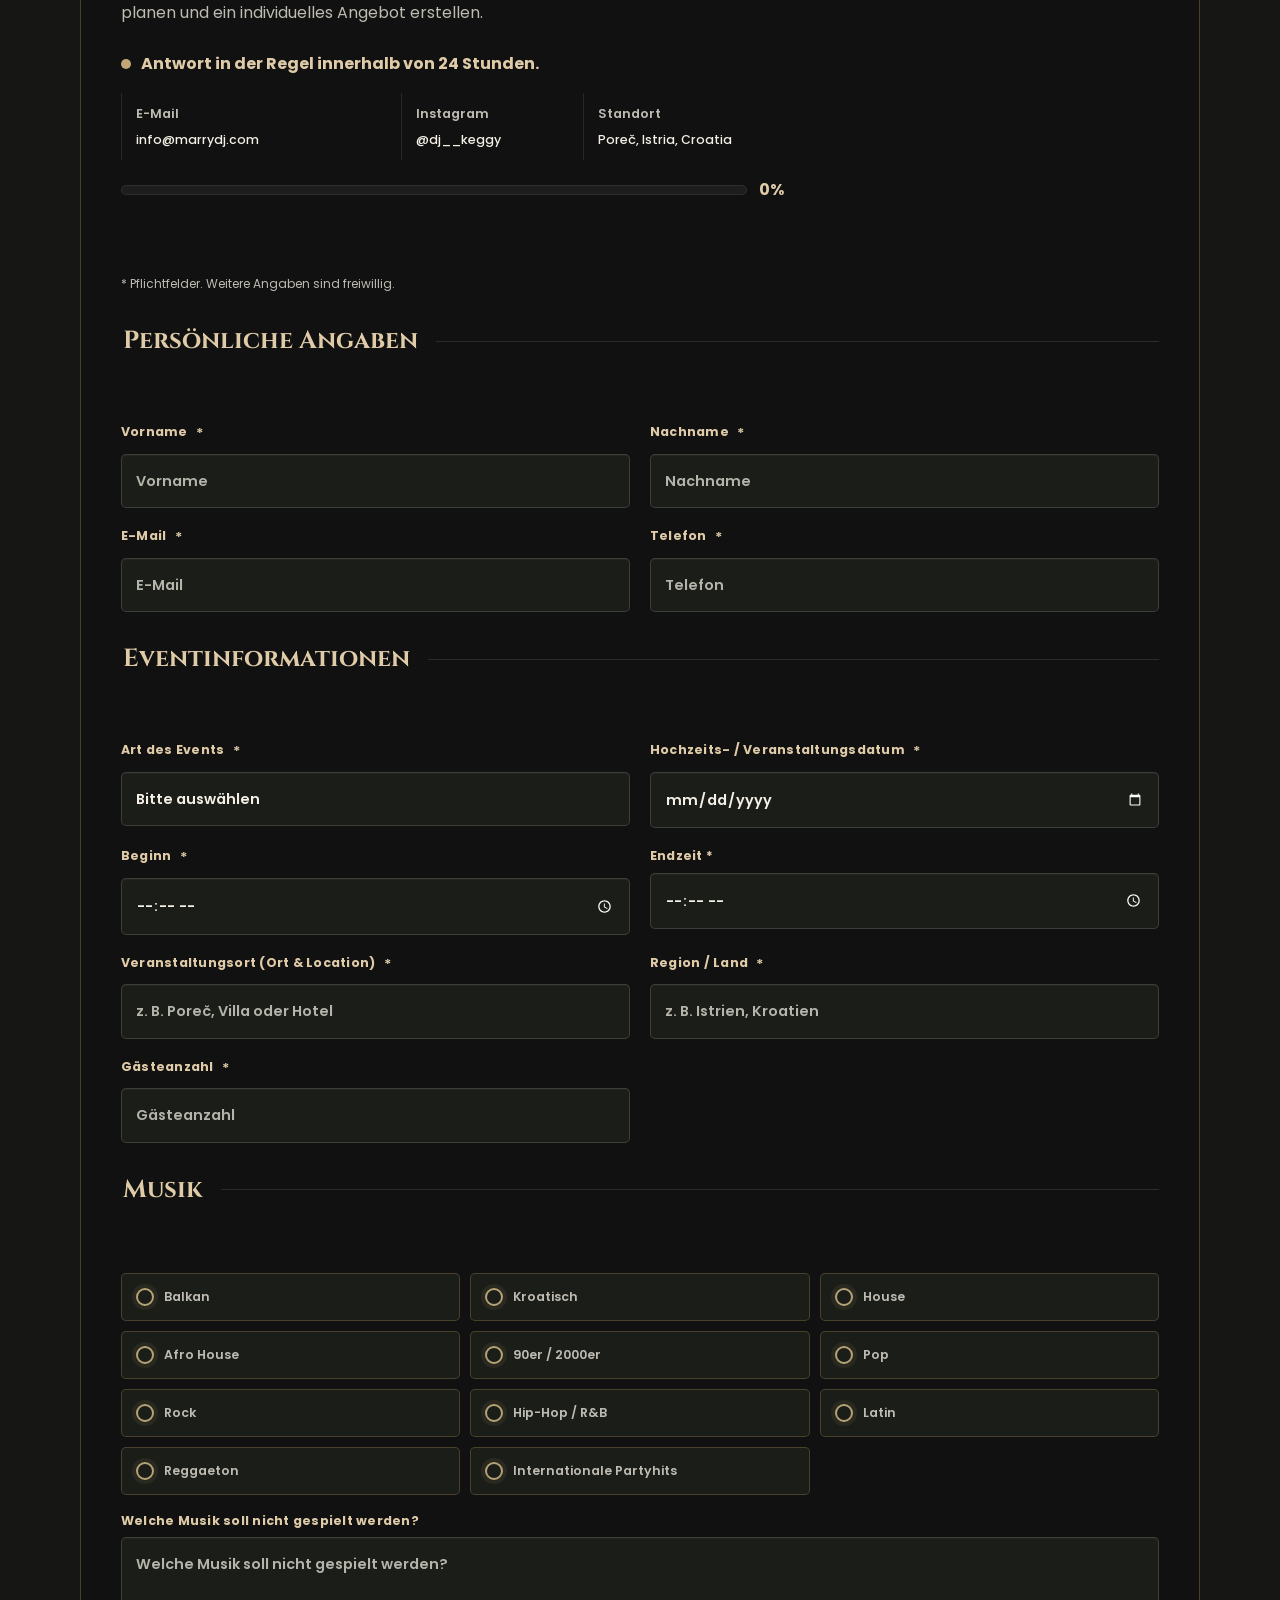
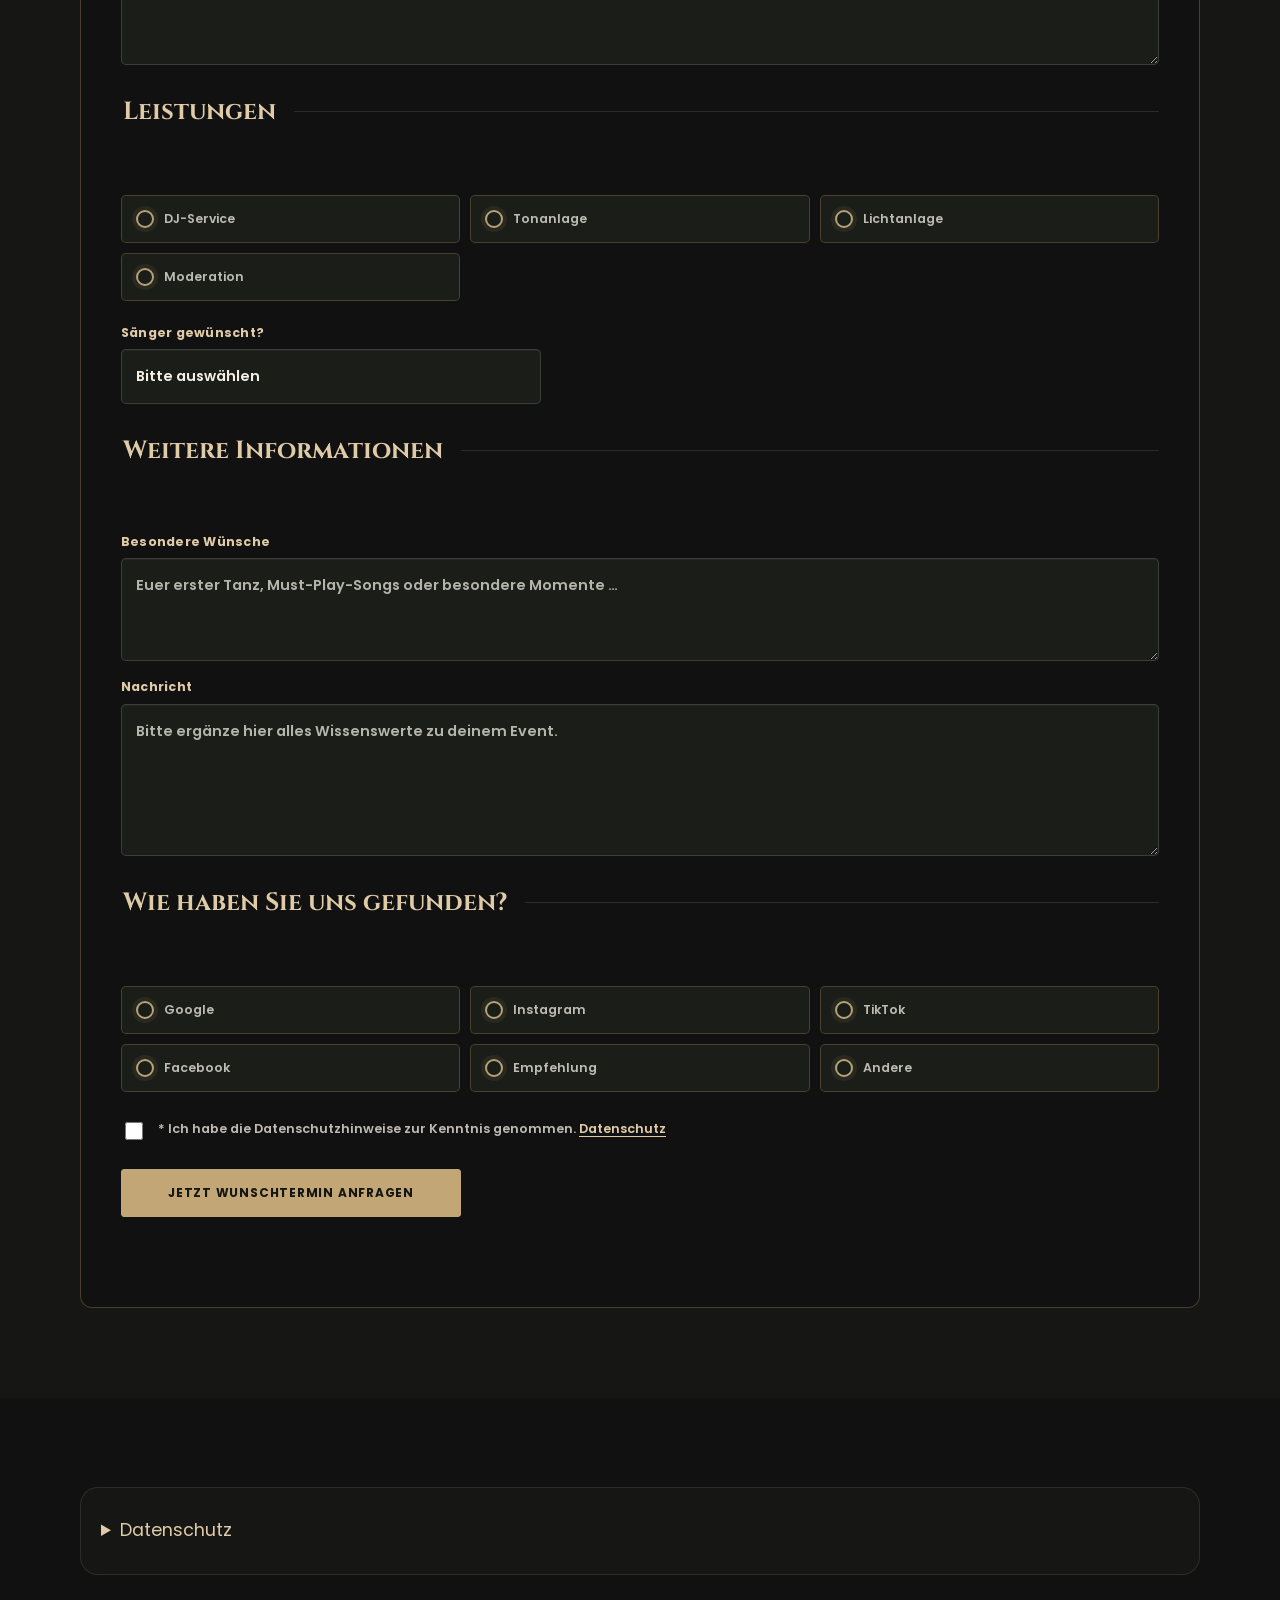
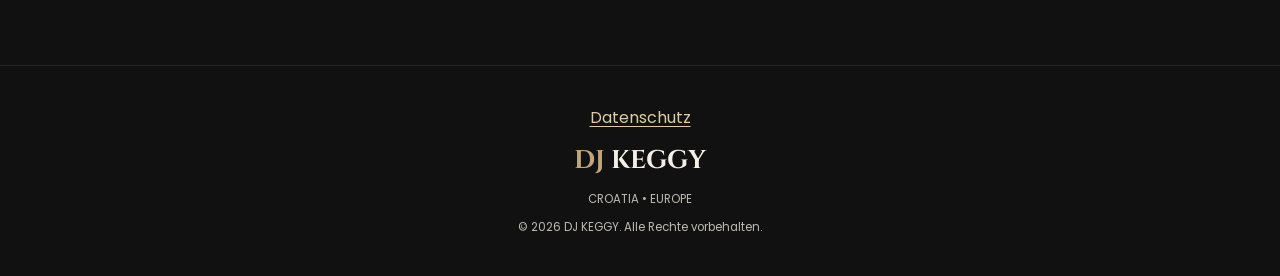
==== commit 7b8d8dff: "Show wedding location and localized date on public reviews" ====
--- a/index.html
+++ b/index.html
@@ -9,7 +9,7 @@
     <link rel="preconnect" href="https://fonts.googleapis.com">
     <link rel="preconnect" href="https://fonts.gstatic.com" crossorigin>
     <link href="https://fonts.googleapis.com/css2?family=Cinzel:wght@500;600;700&family=Poppins:wght@300;400;500;600;700&display=swap" rel="stylesheet">
-    <link rel="stylesheet" href="style.css?v=0dfbe79ee25a0236">
+    <link rel="stylesheet" href="style.css?v=c23a9b89fe817eb3">
 <link rel="canonical" href="https://marrydj.com/">
 <meta property="og:type" content="website">
 <meta property="og:url" content="https://marrydj.com/">
@@ -602,6 +602,6 @@
     
     <script src="translations.js?v=a64909f42c975732"></script>
     <script src="script.js?v=c26f60a6657d2685"></script>
-<script defer src="review/homepage.js?v=de87e72f9d91db21"></script>
+<script defer src="review/homepage.js?v=8273dba08feeecfc"></script>
 </body>
 </html>
--- a/style.css
+++ b/style.css
@@ -2404,6 +2404,7 @@
 .review-slider .testimonial-grid[data-visible="2"] > .testimonial-card { flex-basis: calc((100% - 24px) / 2); max-width: 400px; }
 .review-slider .testimonial-card .review-quote { font-size: 1rem; line-height: 1.75; }
 .review-slider .testimonial-card .testimonial-author { margin-top: auto; padding-top: 14px; }
+.review-slider .review-wedding { margin: 5px 0 0; color: var(--muted); font-size: .78rem; line-height: 1.5; overflow-wrap: anywhere; }
 .review-slider .testimonial-card .review-quote { margin-bottom: 18px; }
 .review-expand { align-self: flex-start; background: none; border: 0; padding: 8px 0; margin: -10px 0 12px; color: var(--gold-soft); font: inherit; font-size: .85rem; text-decoration: underline; text-underline-offset: 4px; cursor: pointer; }
 .review-arrow { position: absolute; top: 50%; transform: translateY(-50%); width: 44px; height: 44px; border: 1px solid #c2a67666; border-radius: 50%; background: var(--bg-soft); color: var(--gold-soft); font-size: 2rem; line-height: 1; cursor: pointer; }
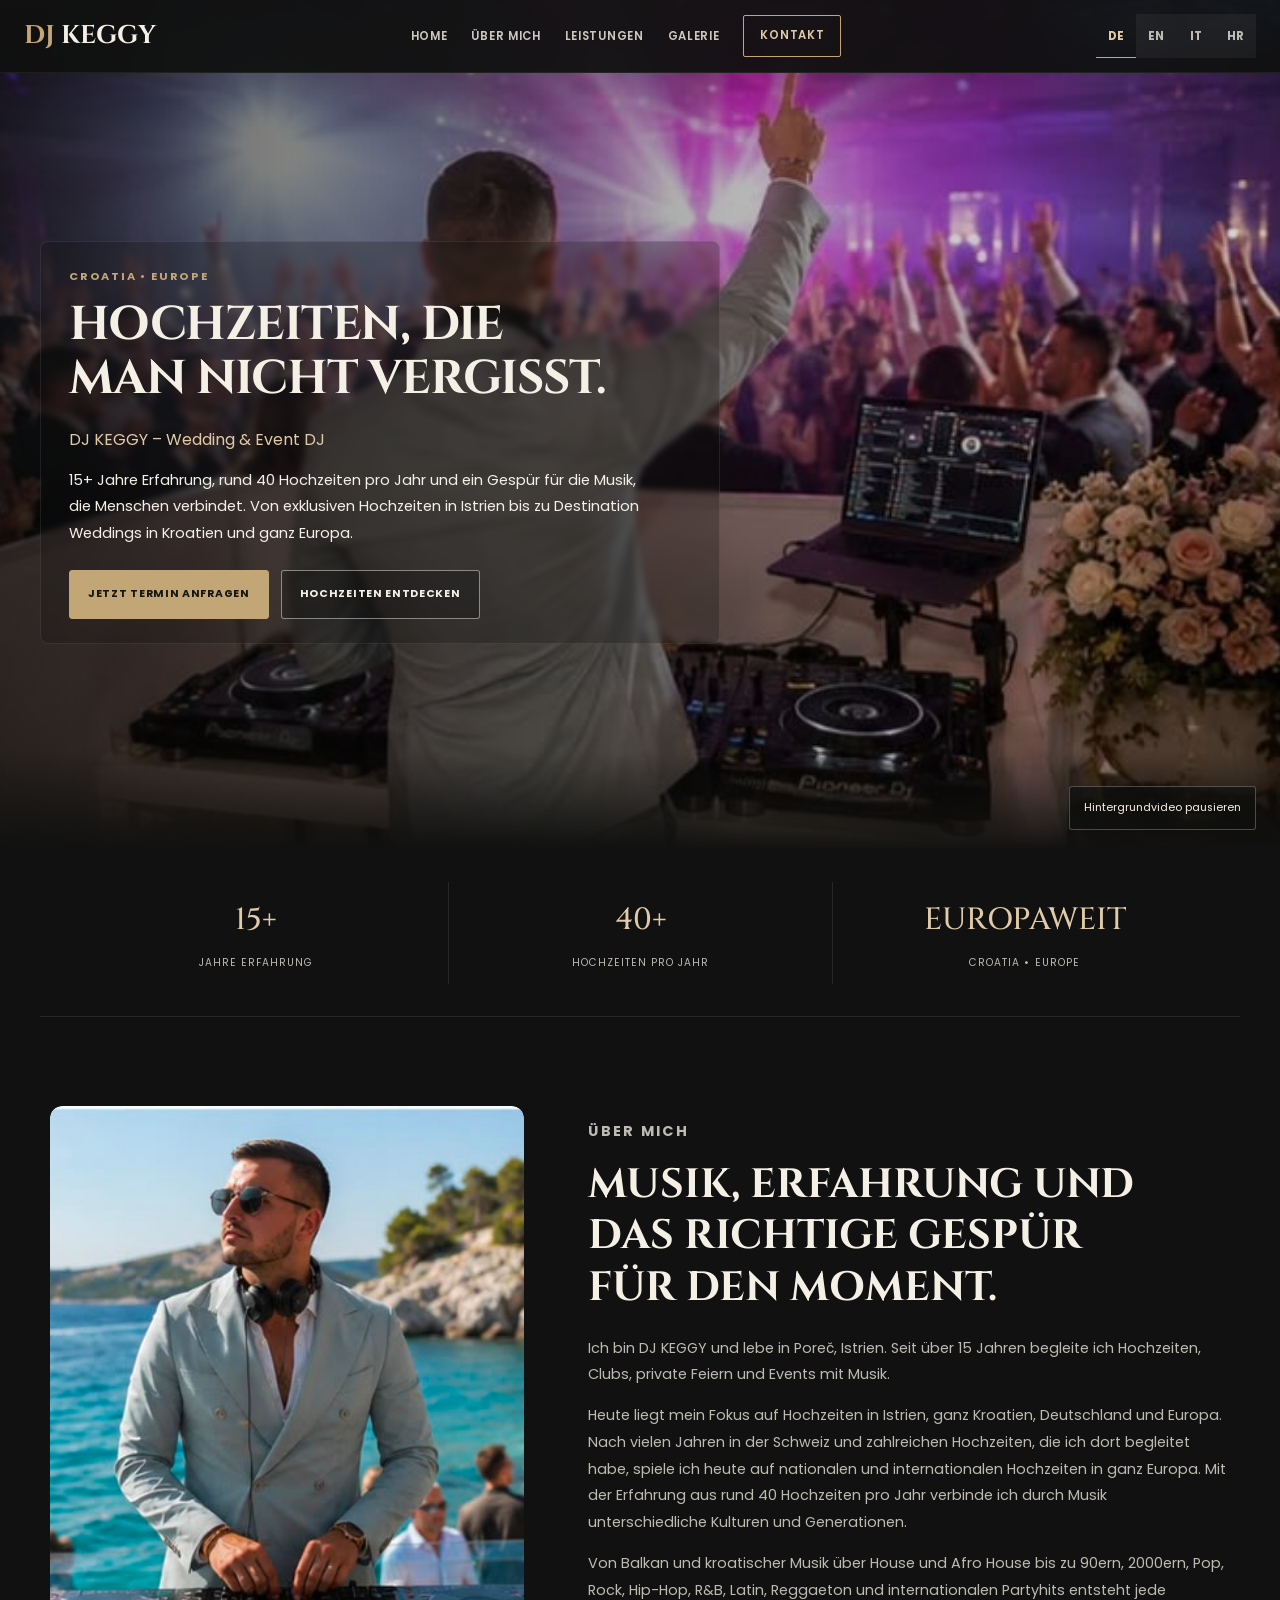
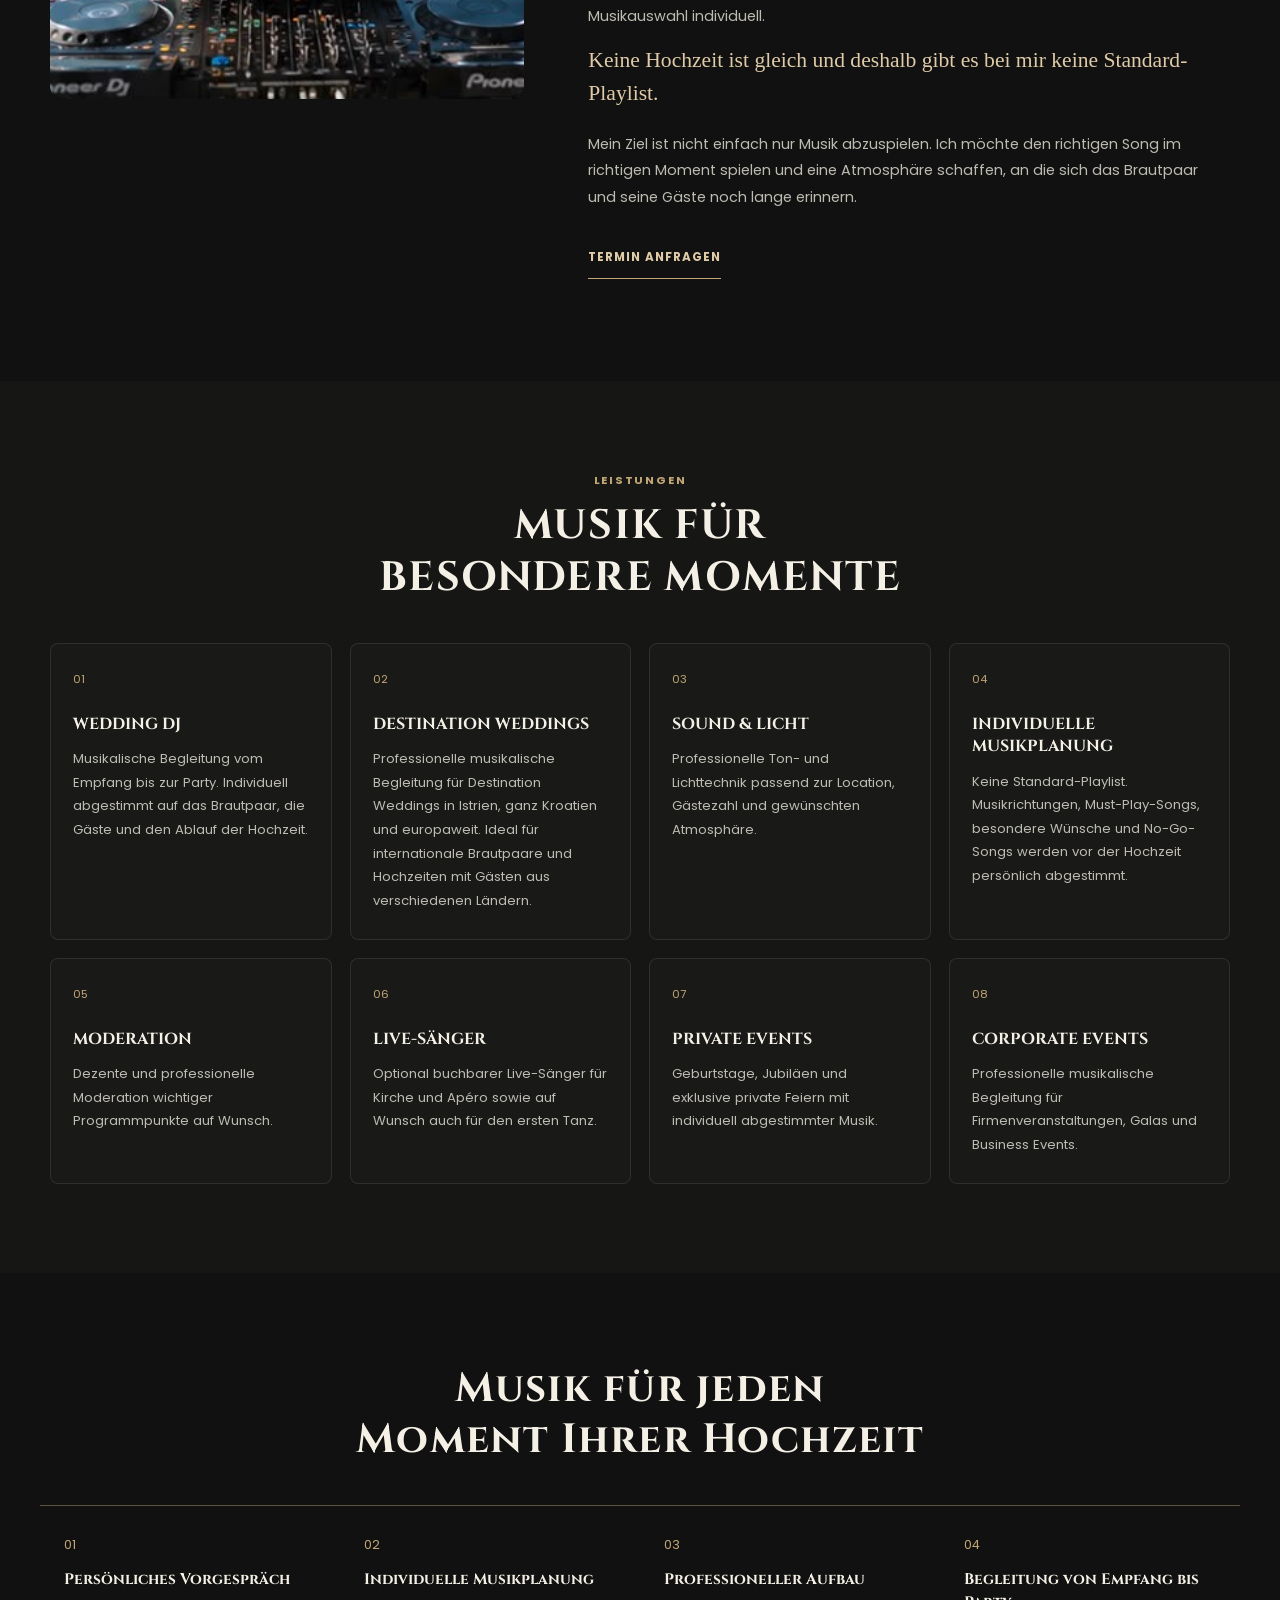
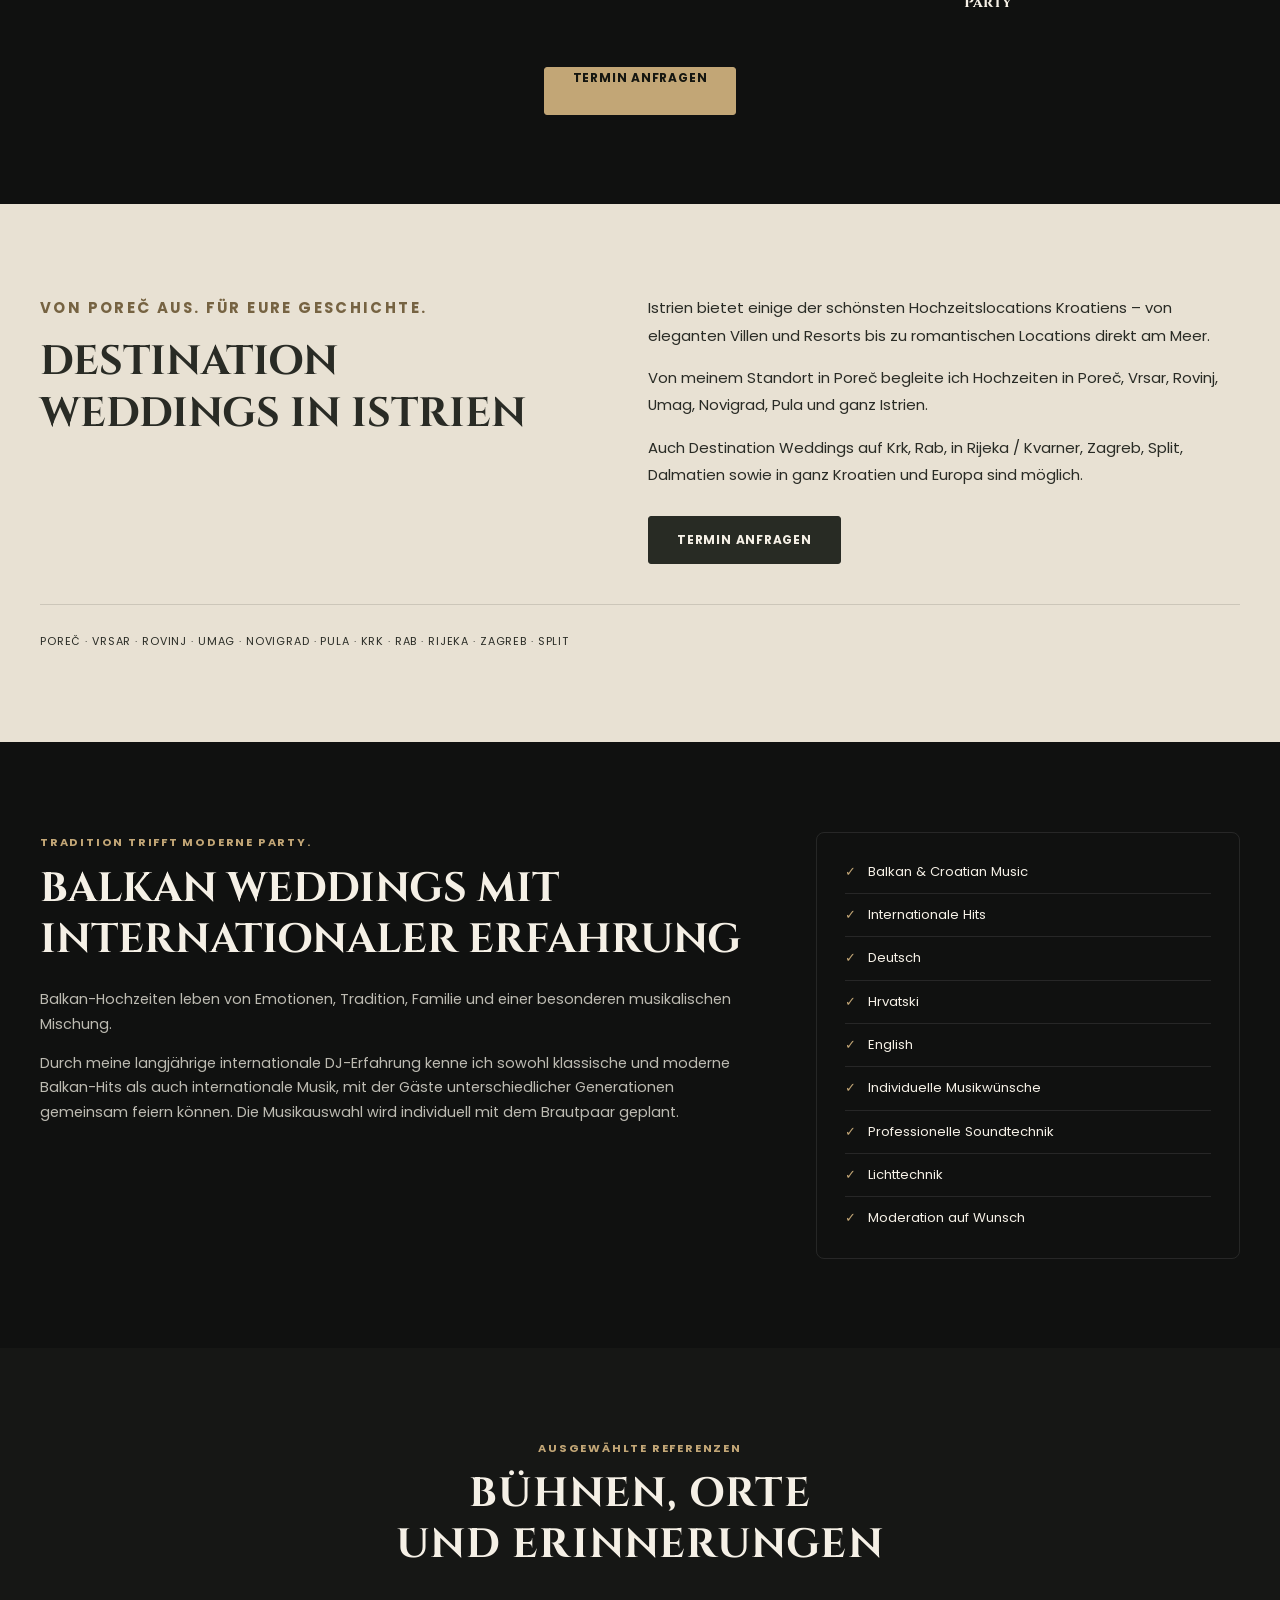
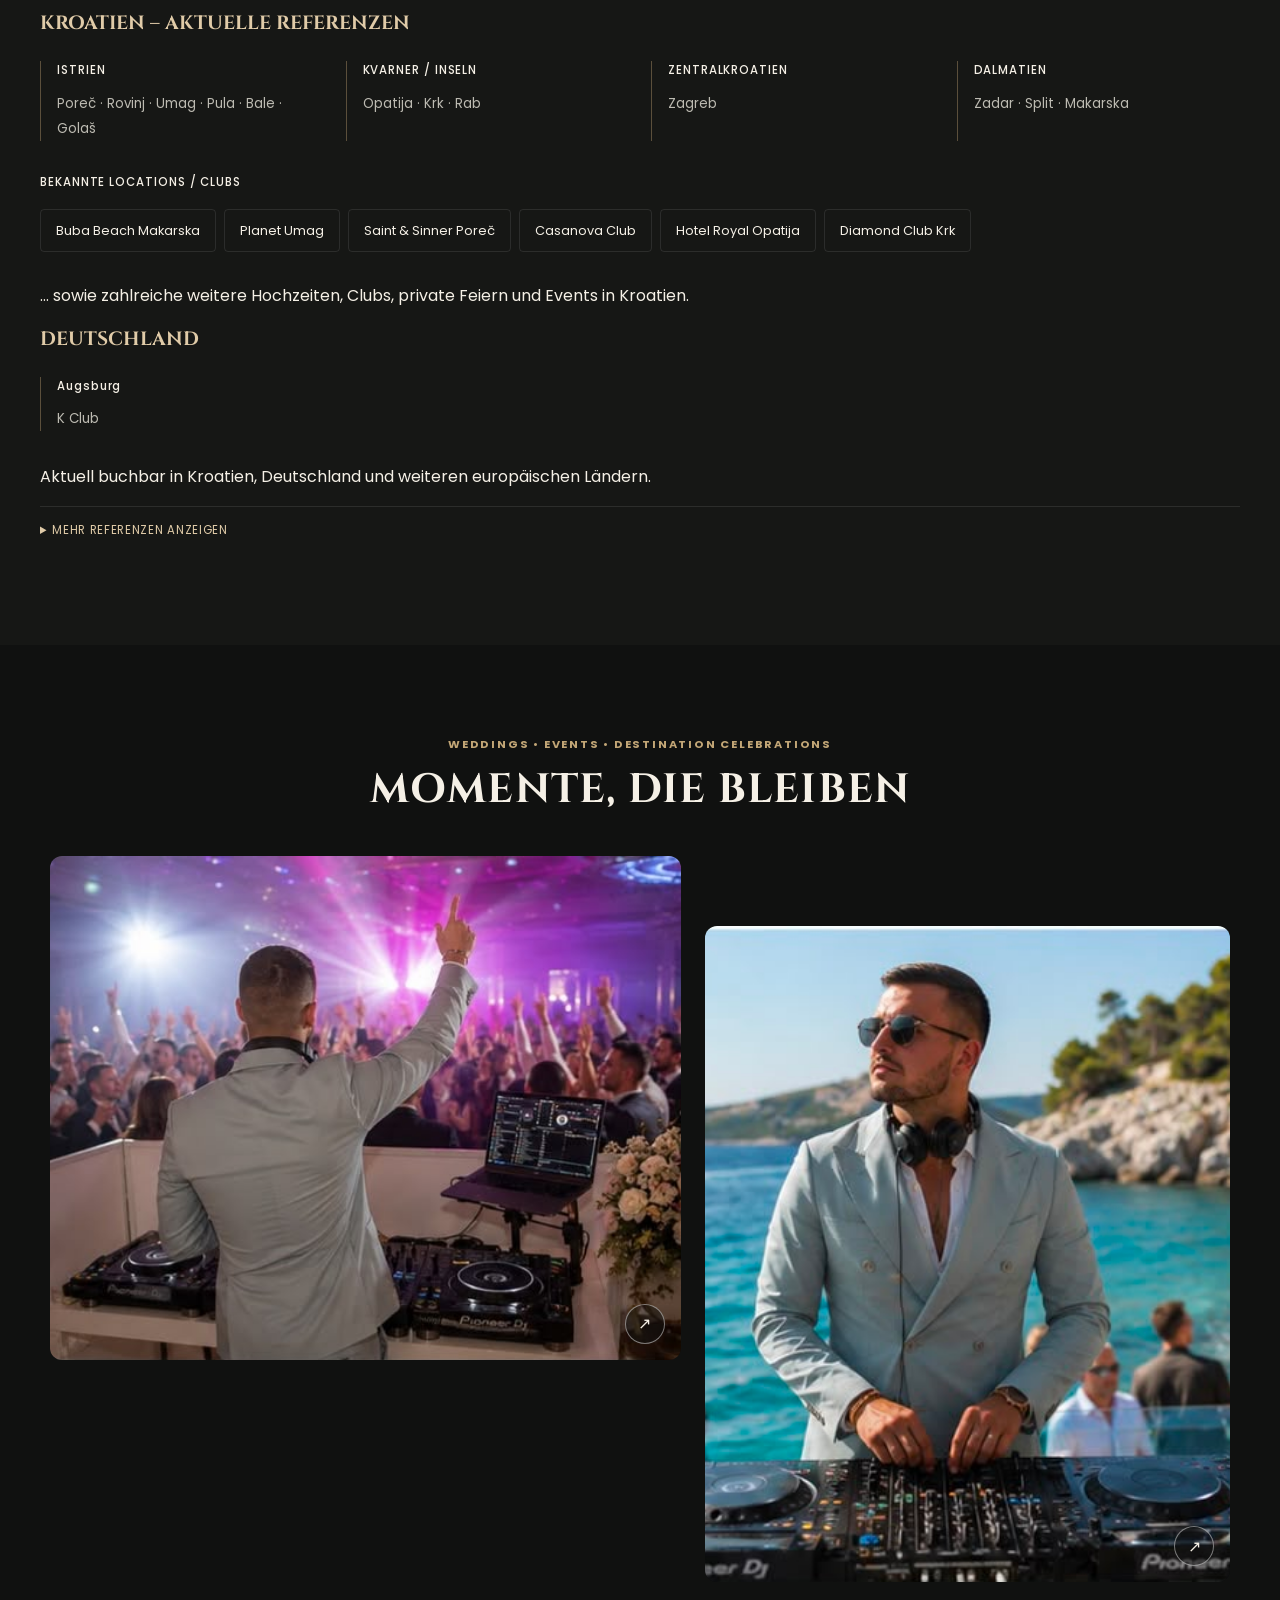
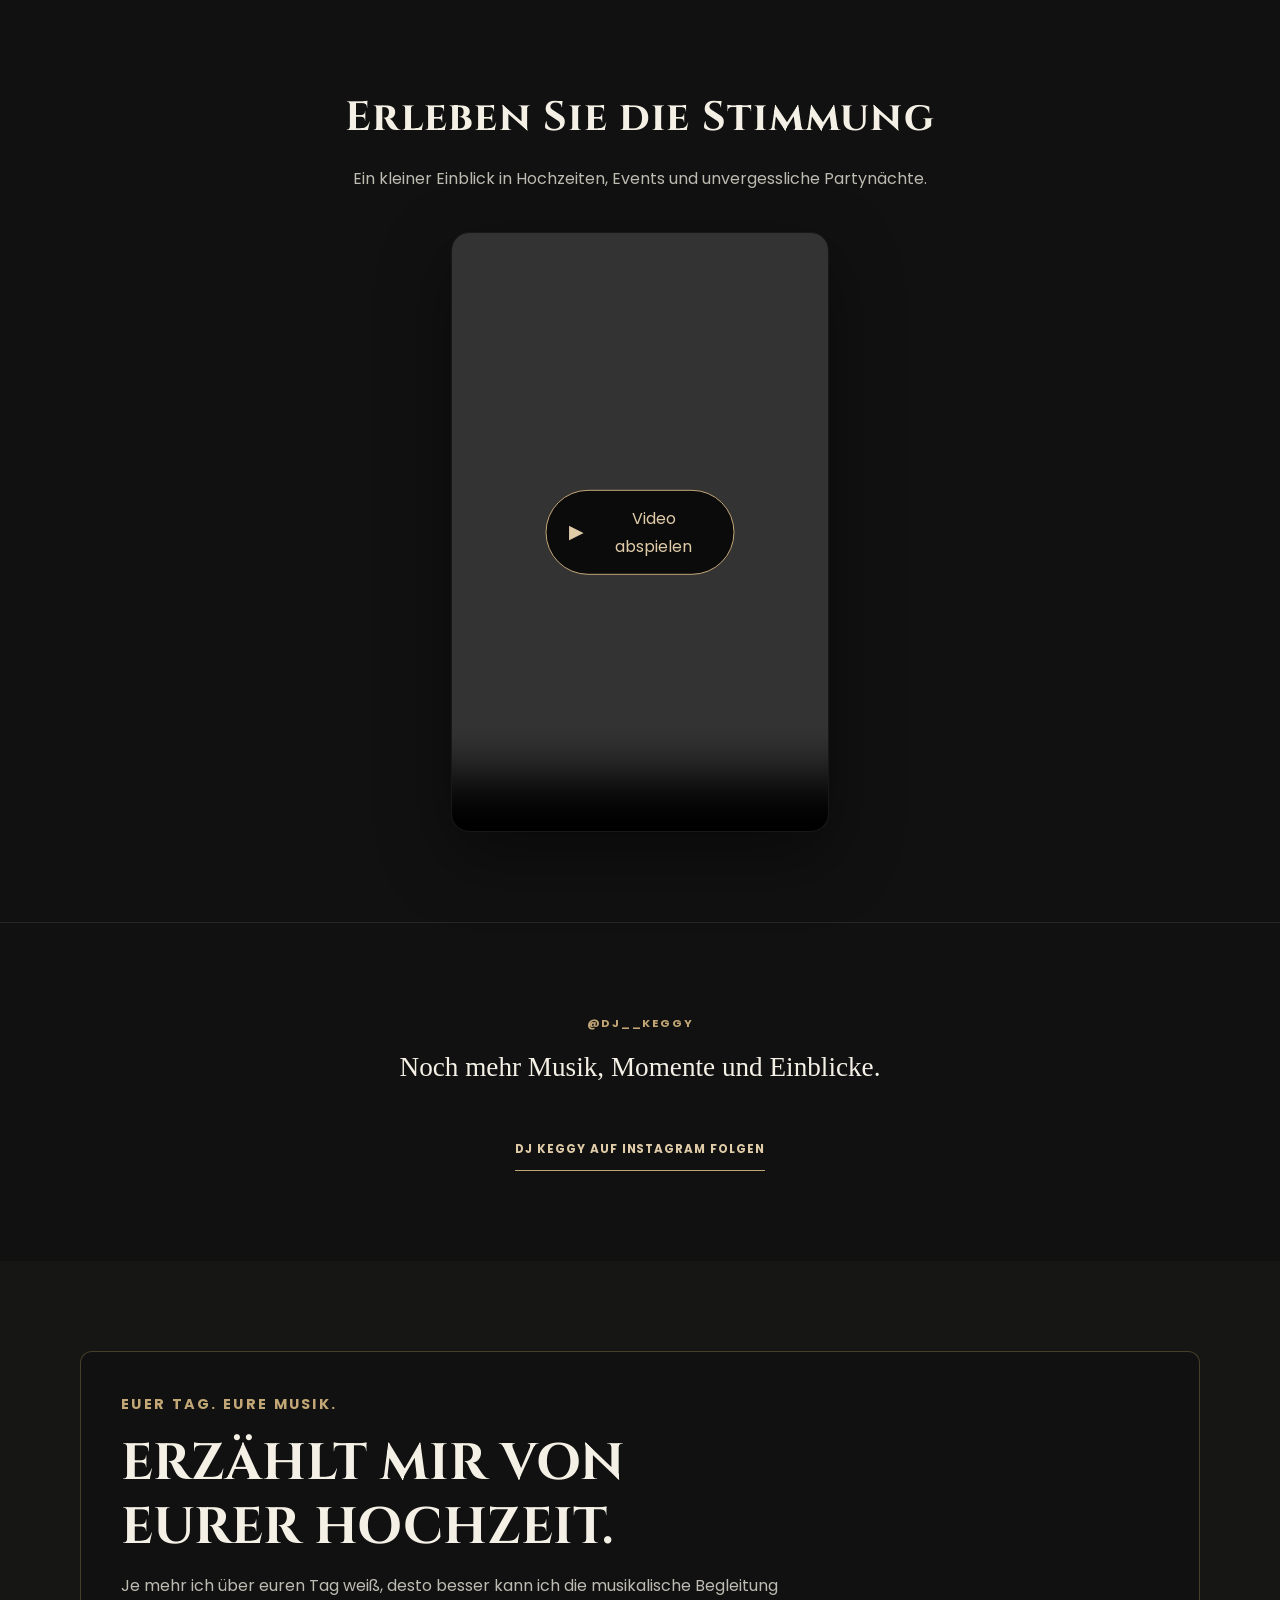
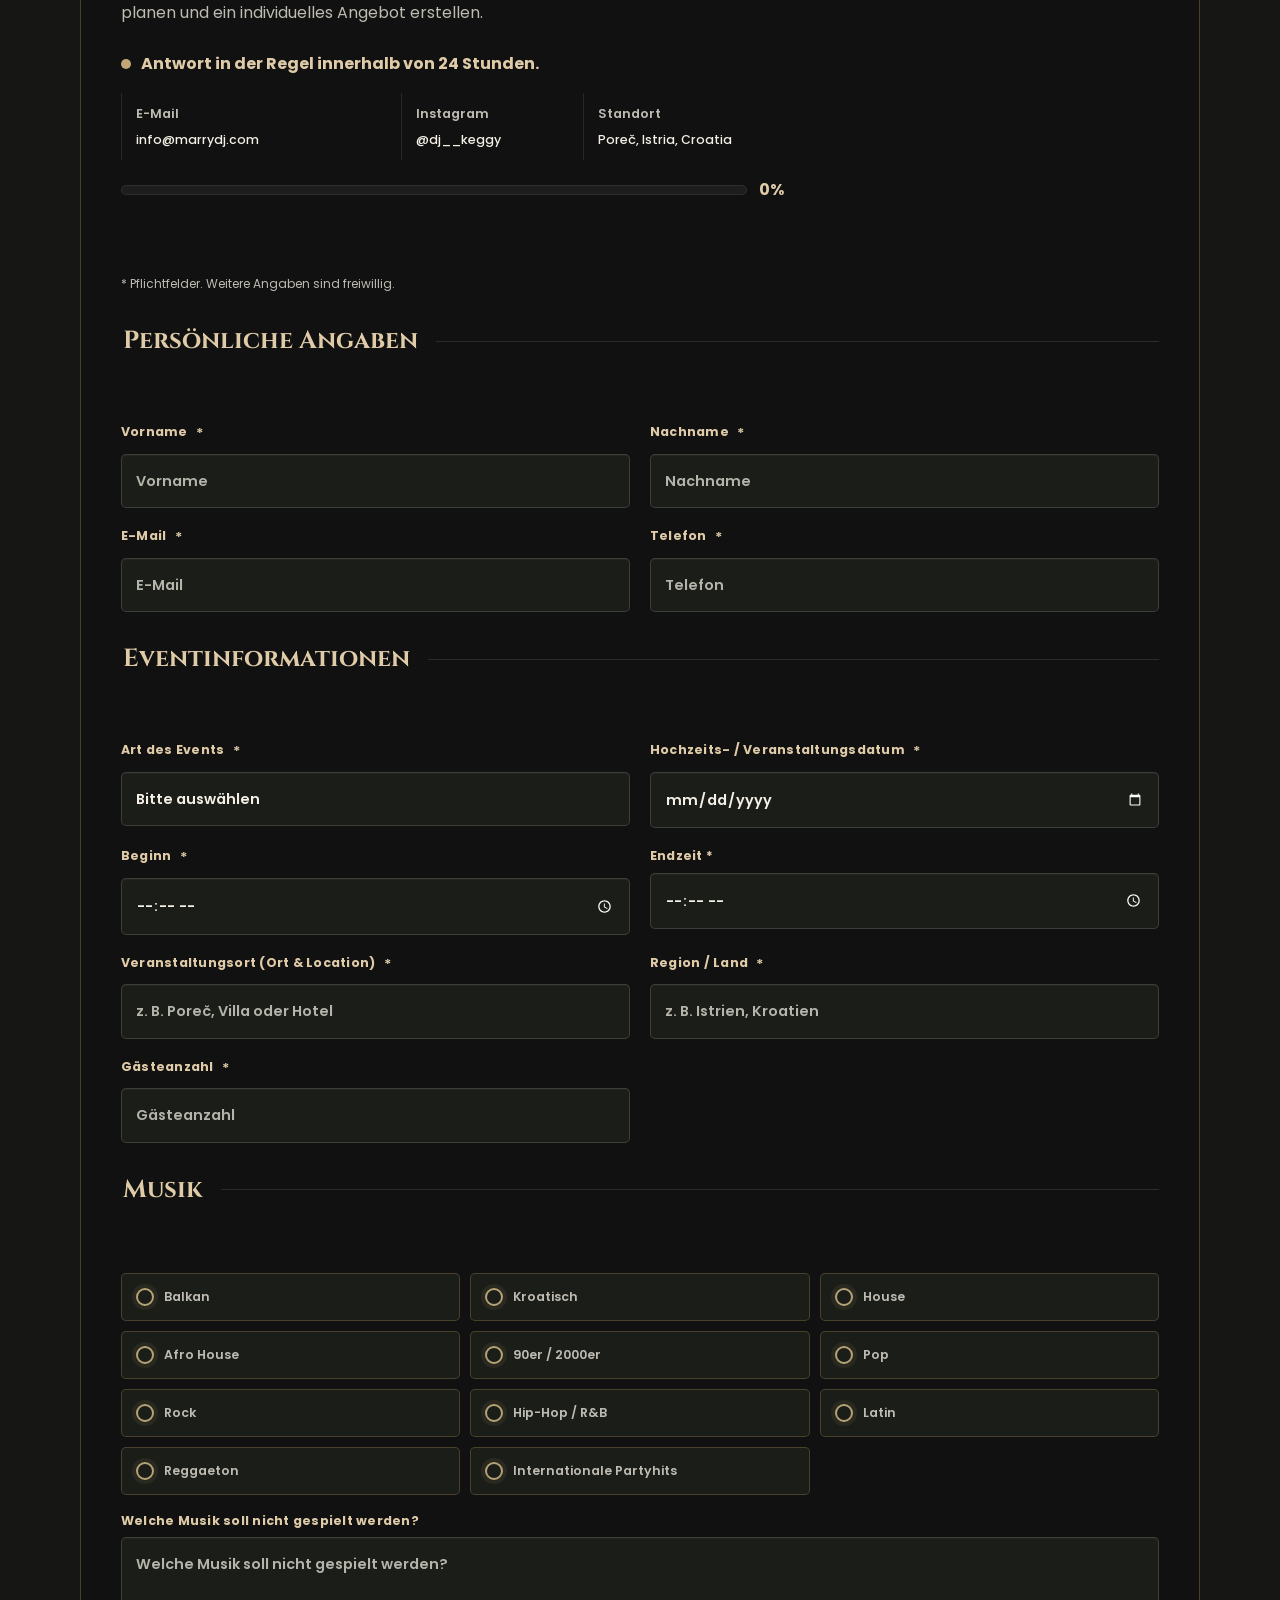
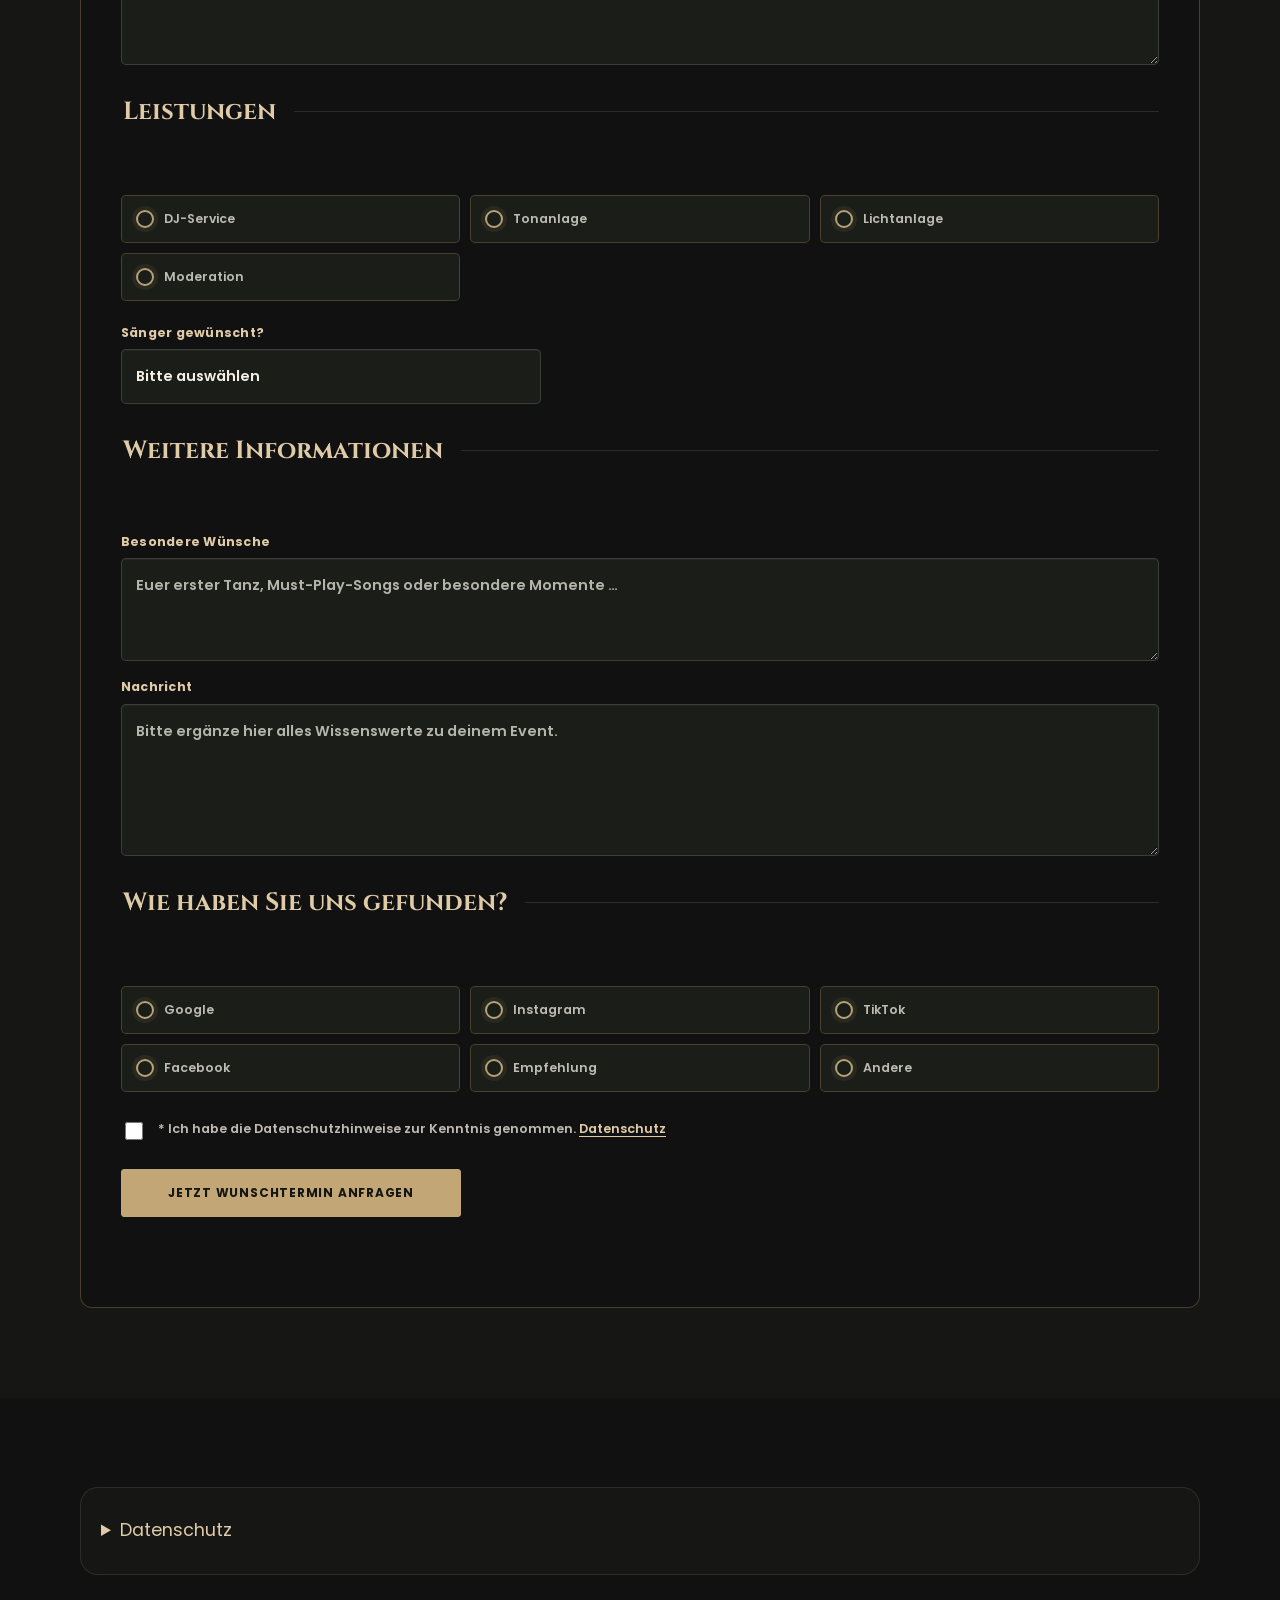
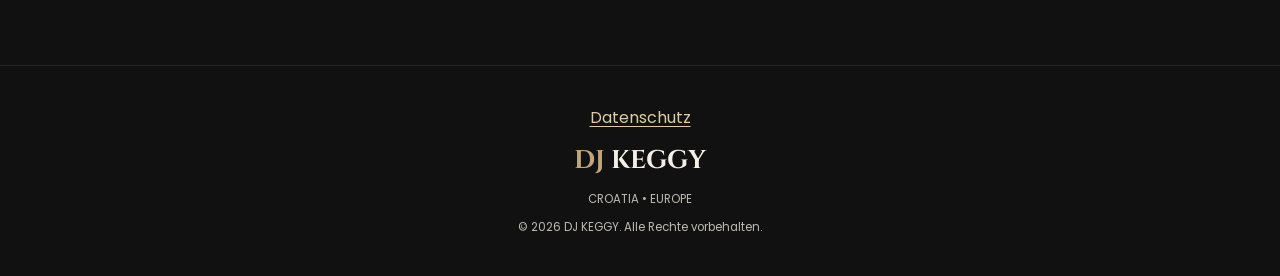
==== commit 4a388569: "Brighten public review stars with subtle gold glow" ====
--- a/index.html
+++ b/index.html
@@ -9,7 +9,7 @@
     <link rel="preconnect" href="https://fonts.googleapis.com">
     <link rel="preconnect" href="https://fonts.gstatic.com" crossorigin>
     <link href="https://fonts.googleapis.com/css2?family=Cinzel:wght@500;600;700&family=Poppins:wght@300;400;500;600;700&display=swap" rel="stylesheet">
-    <link rel="stylesheet" href="style.css?v=c23a9b89fe817eb3">
+    <link rel="stylesheet" href="style.css?v=75d3296749aa23d8">
 <link rel="canonical" href="https://marrydj.com/">
 <meta property="og:type" content="website">
 <meta property="og:url" content="https://marrydj.com/">
--- a/style.css
+++ b/style.css
@@ -2398,6 +2398,7 @@
 /* Public review carousel: bounded rows, manual navigation, no autoplay. */
 .review-slider { position: relative; max-width: 1160px; margin-inline: auto; padding-inline: 52px; }
 .review-slider .testimonial-grid { align-items: stretch; }
+.review-slider .testimonial-card .testimonial-stars { color: #ffdc73; text-shadow: 0 0 6px rgb(255 207 87 / 22%); }
 .review-slider .testimonial-card { display: flex; flex-direction: column; flex-basis: calc((100% - 48px) / 3); max-width: none; padding: 24px; }
 .review-slider .testimonial-card[hidden] { display: none; }
 .review-slider .testimonial-grid[data-visible="1"] > .testimonial-card { flex-basis: 100%; max-width: 480px; }
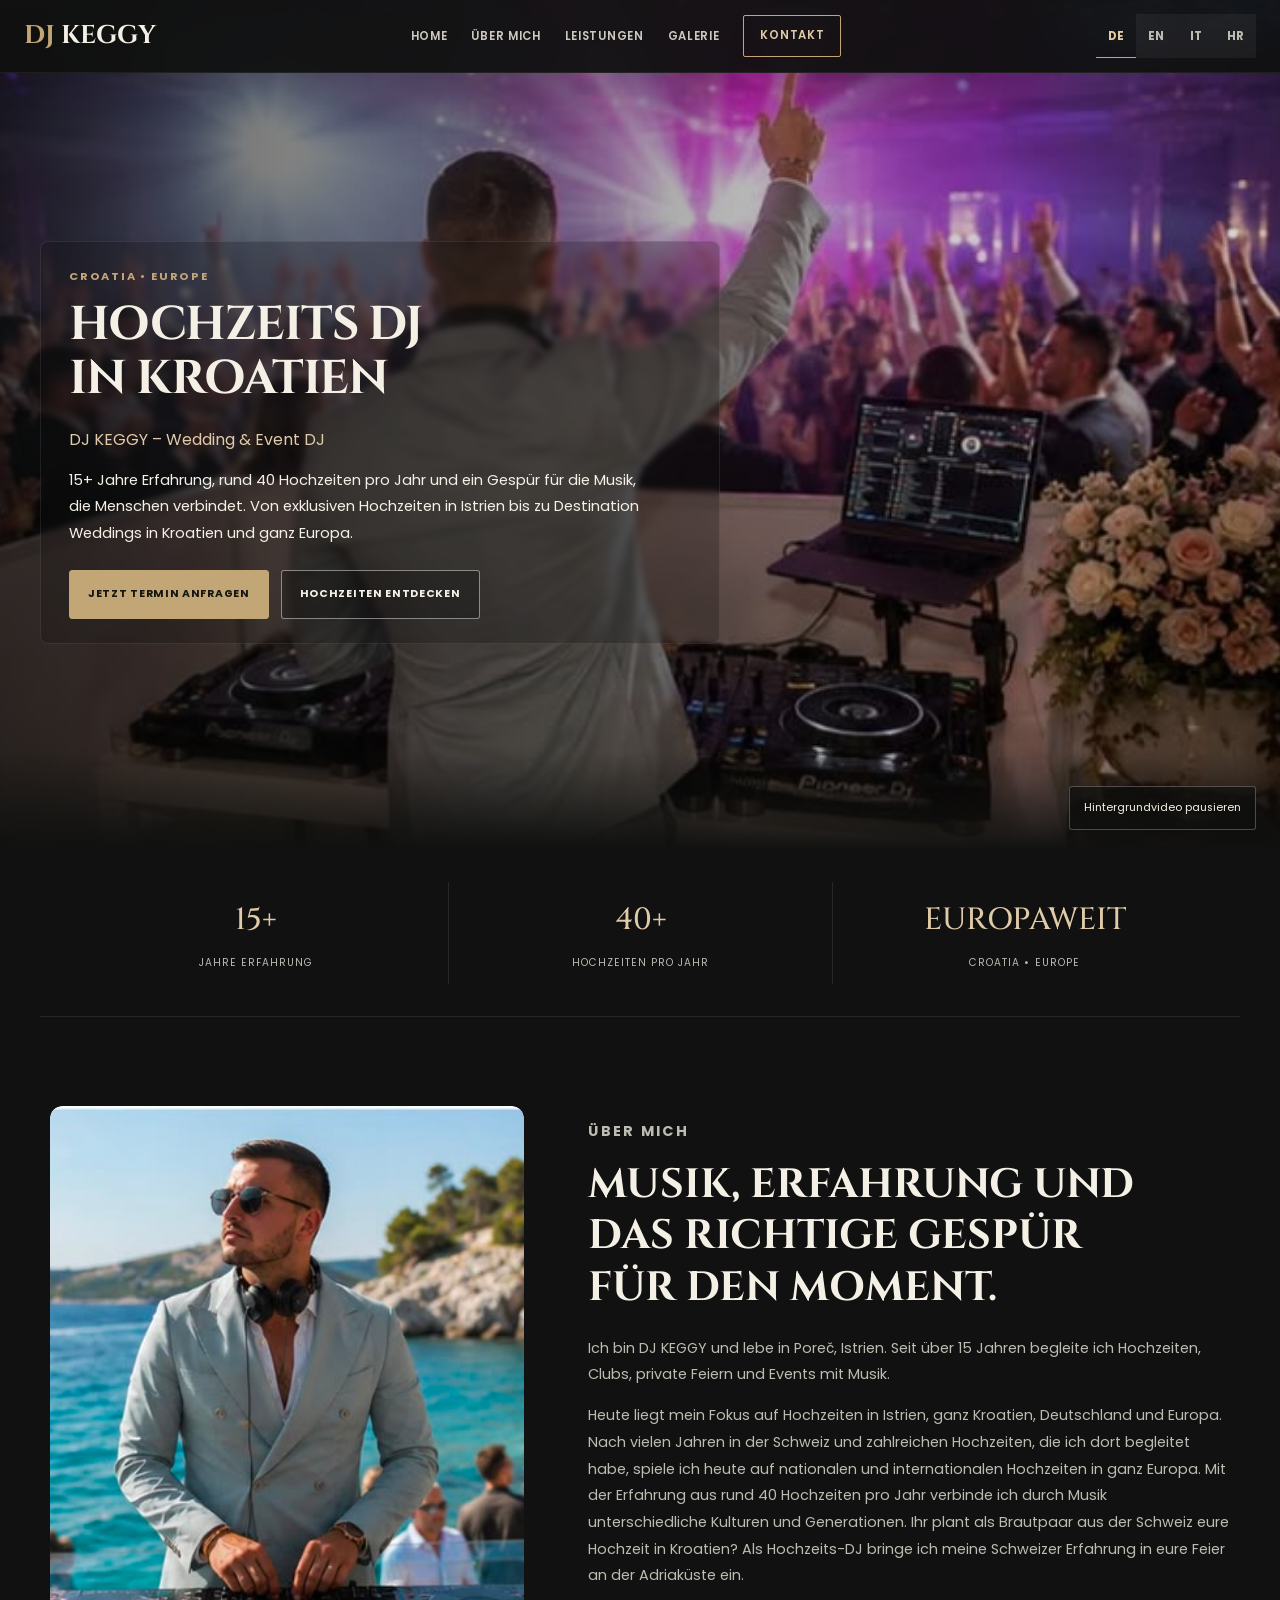
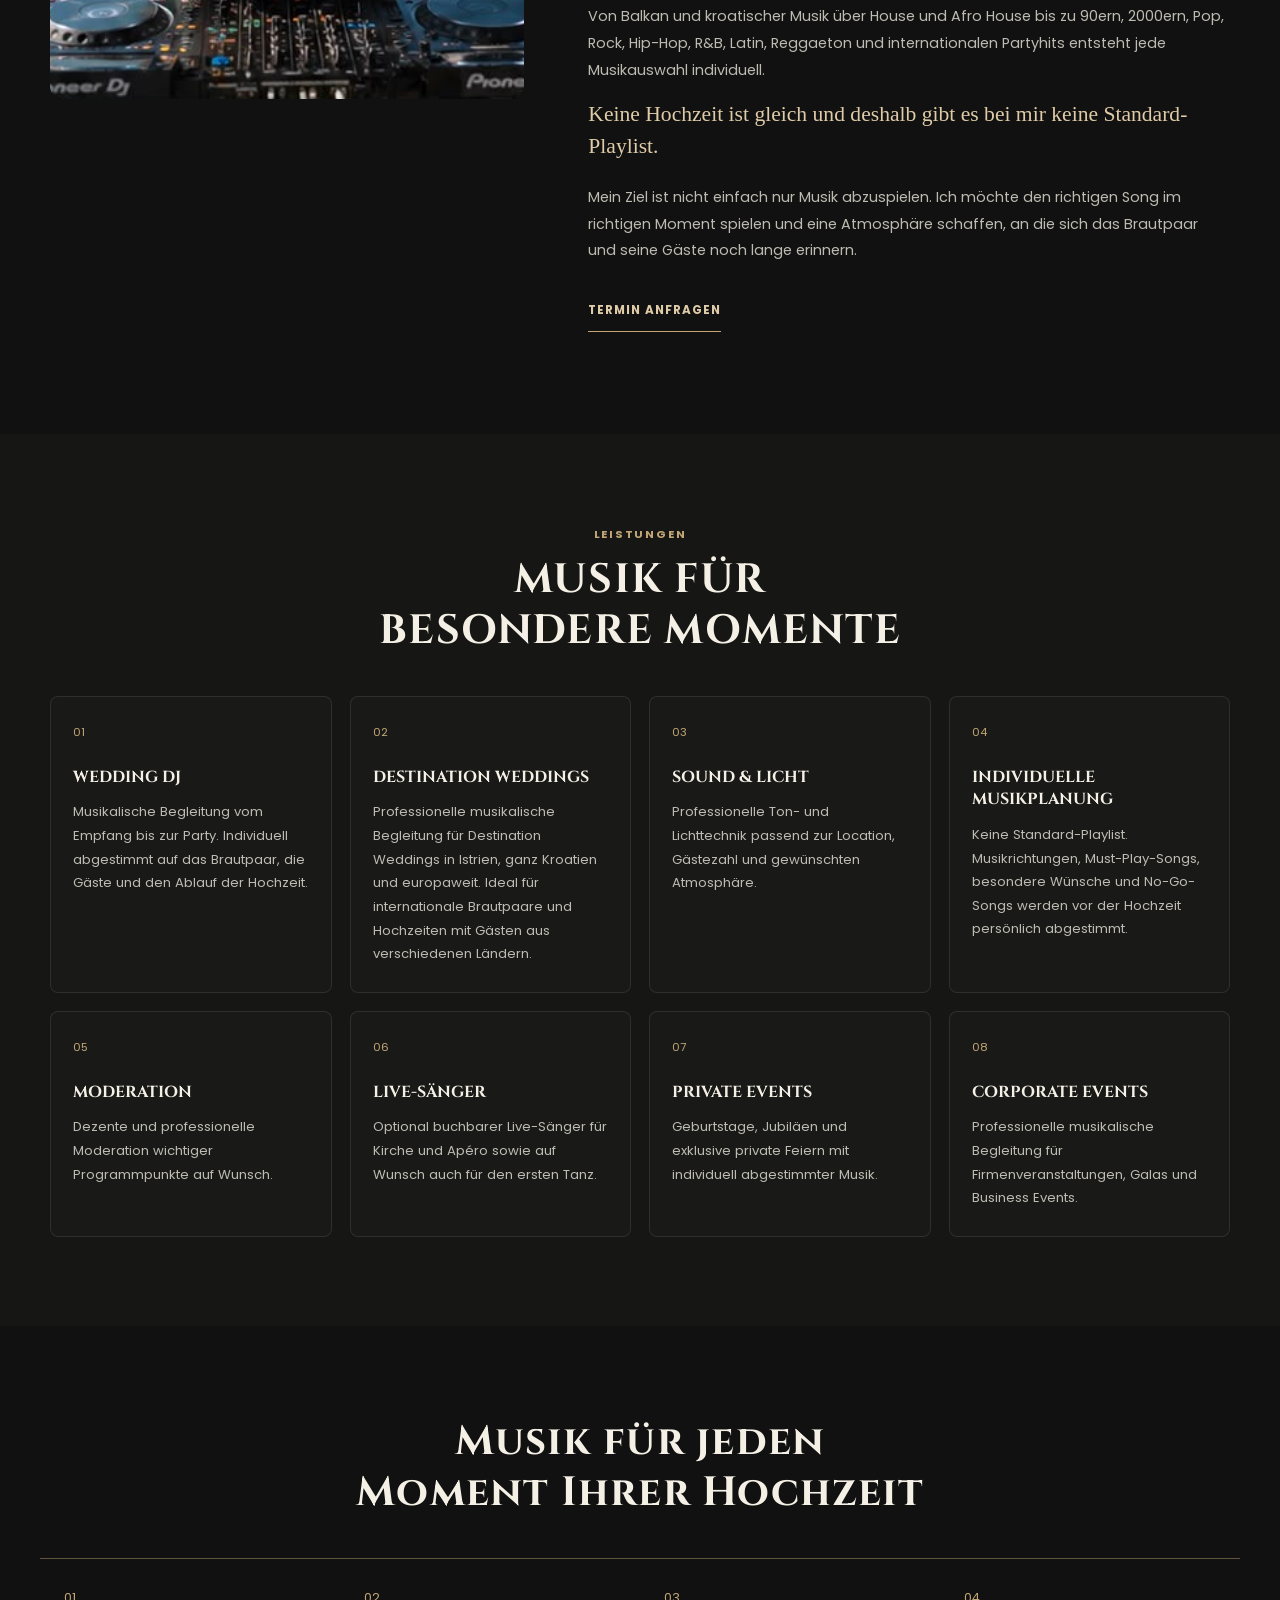
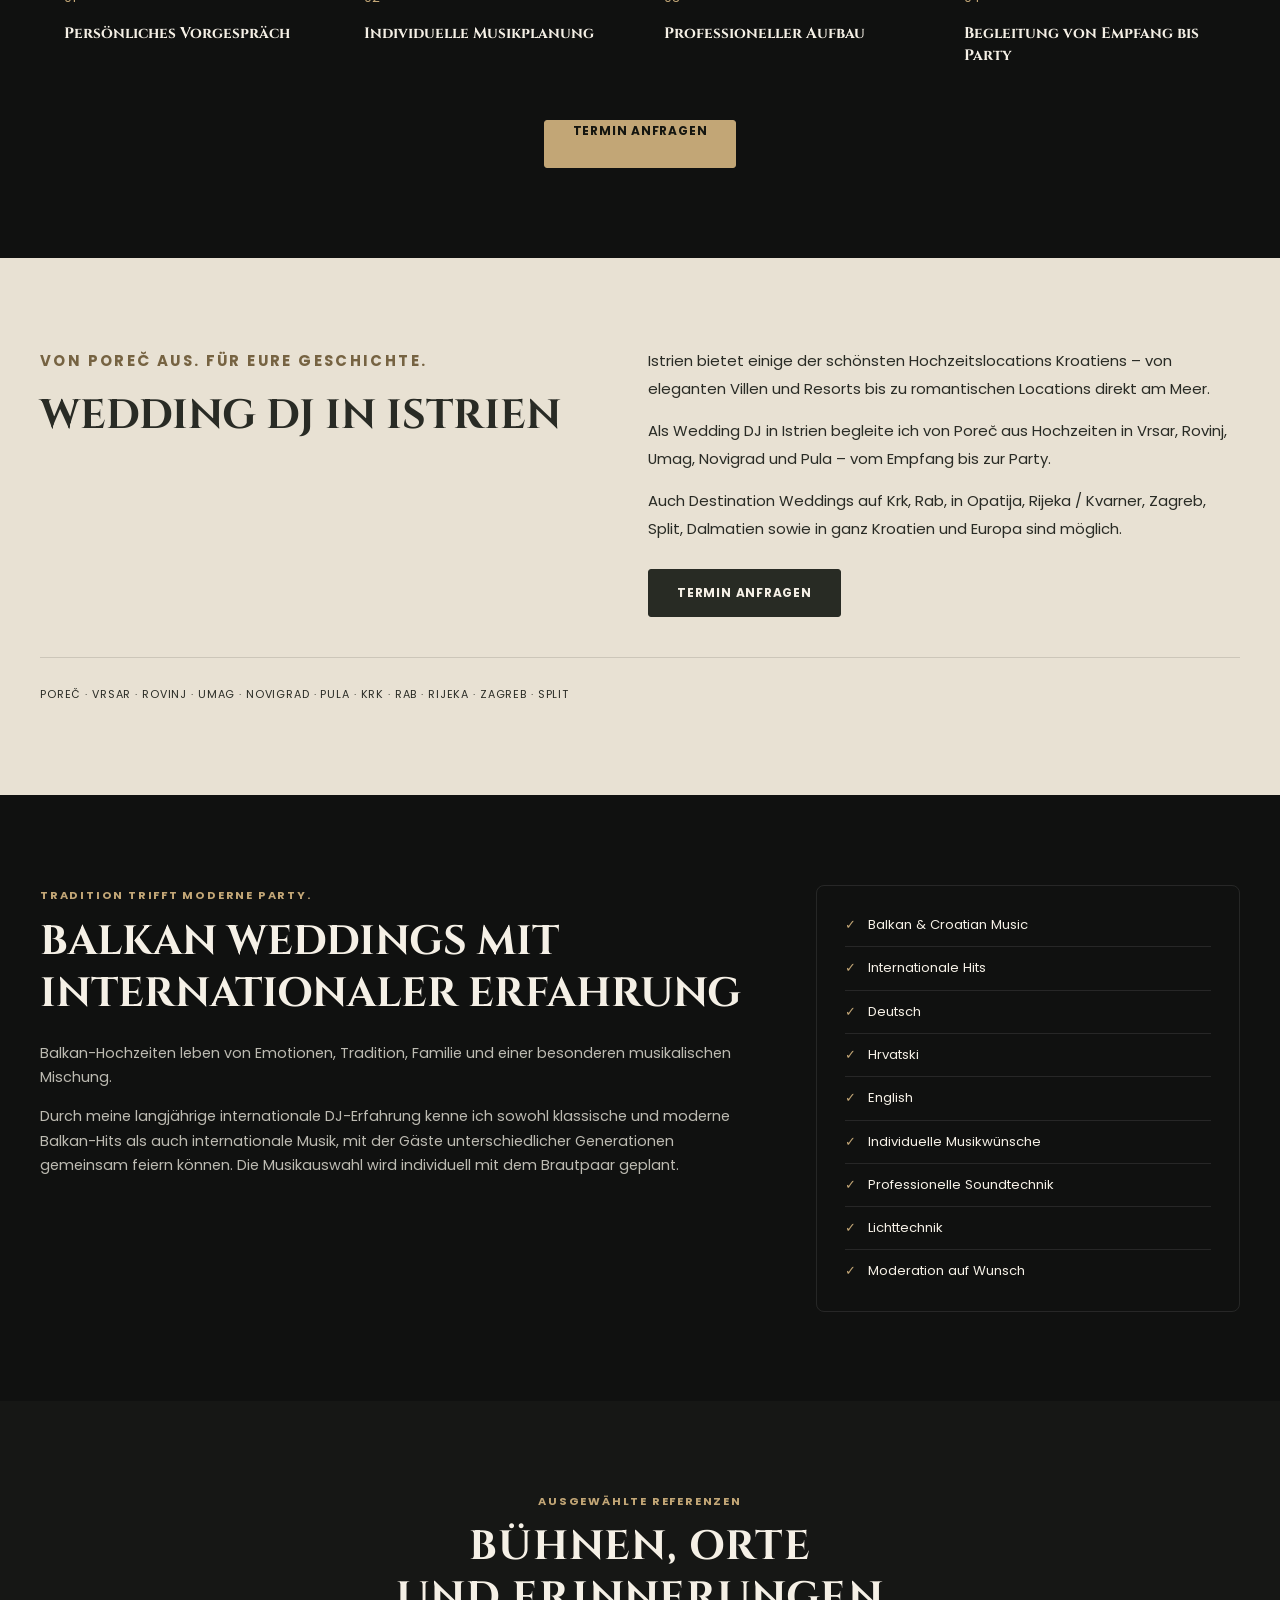
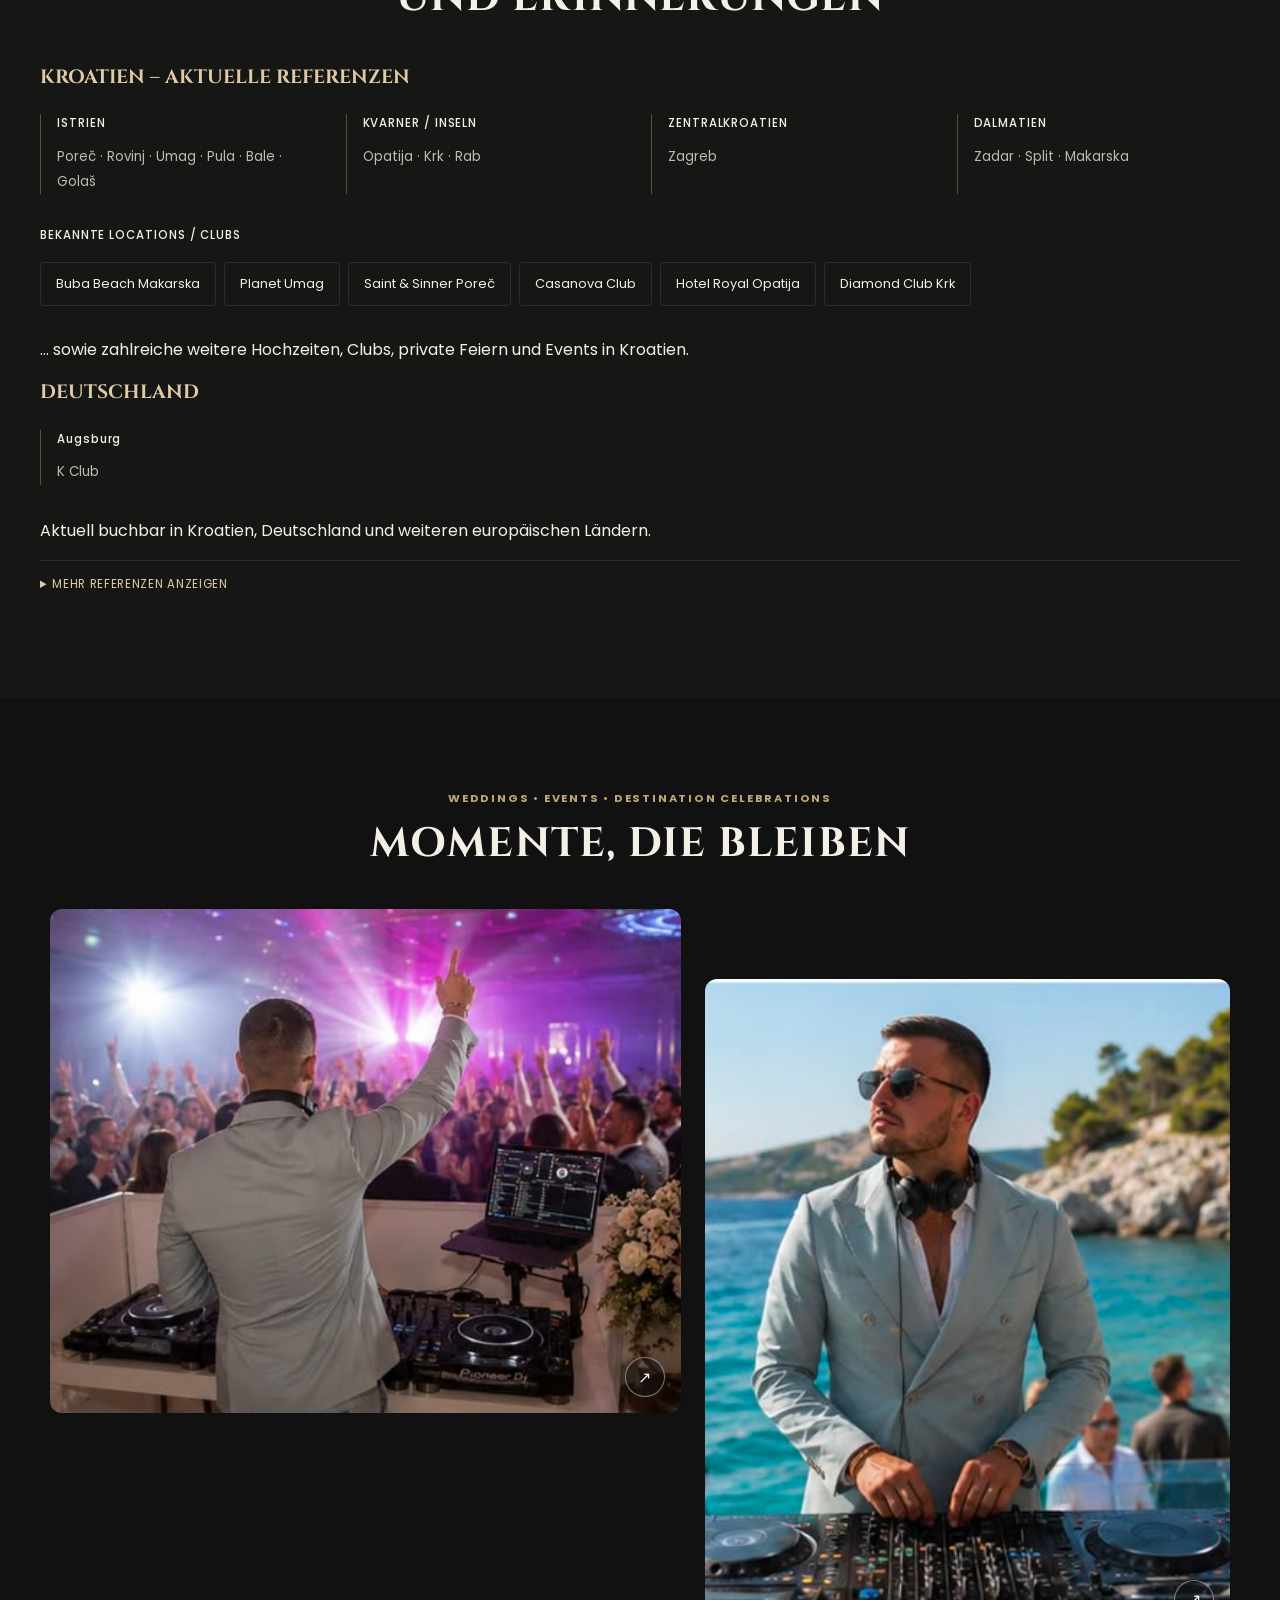
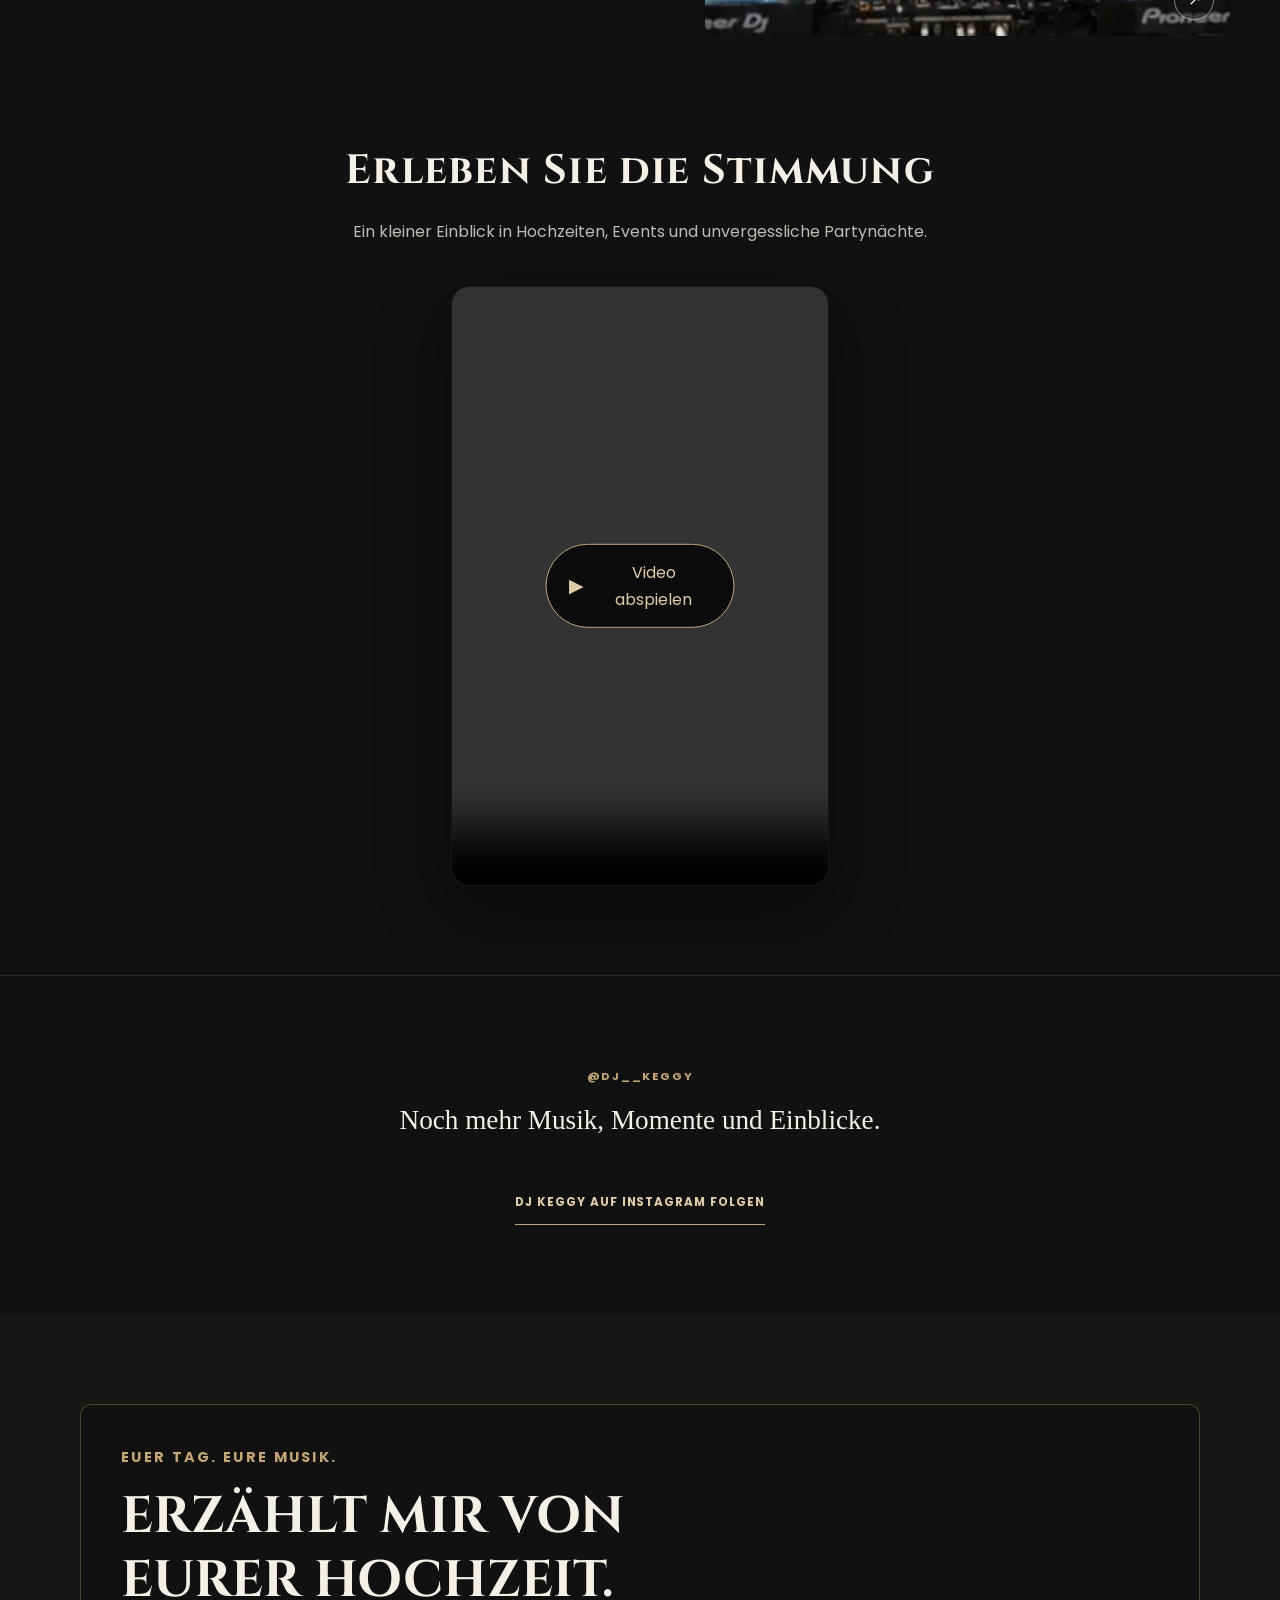
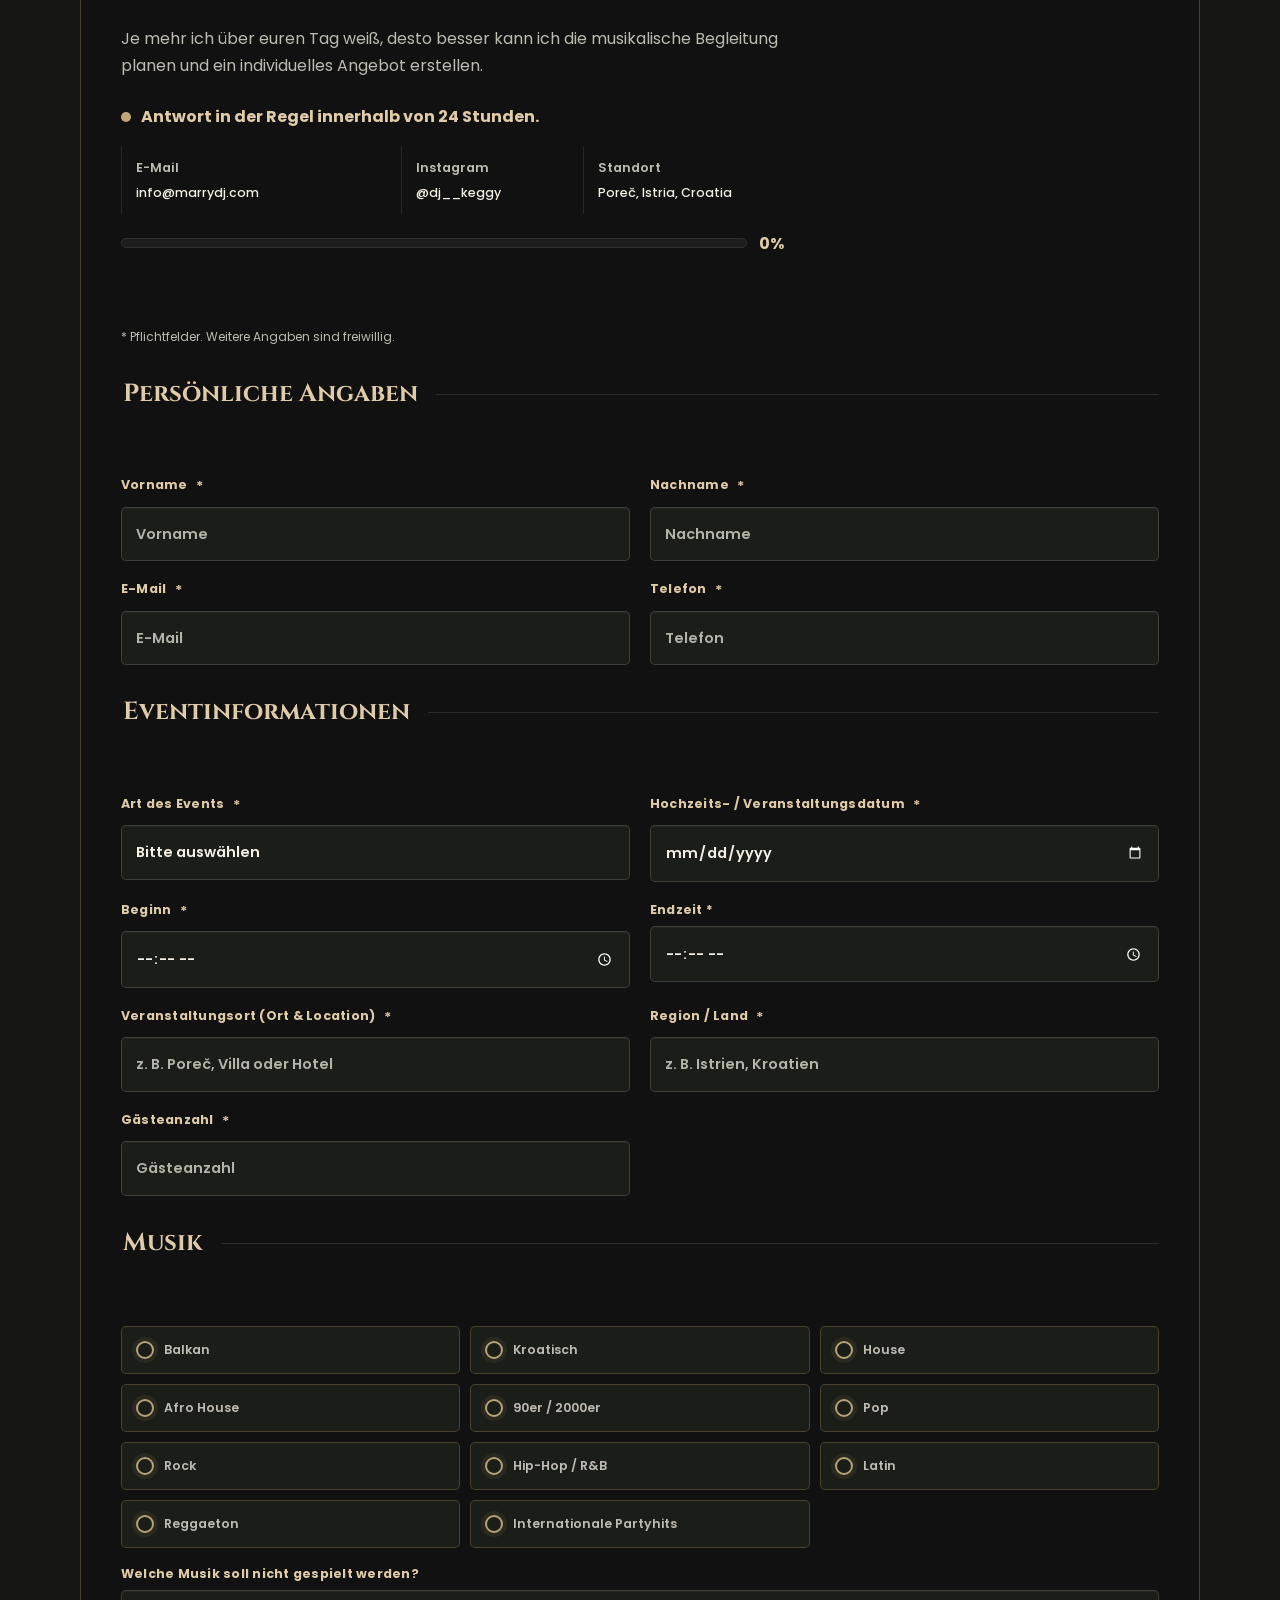
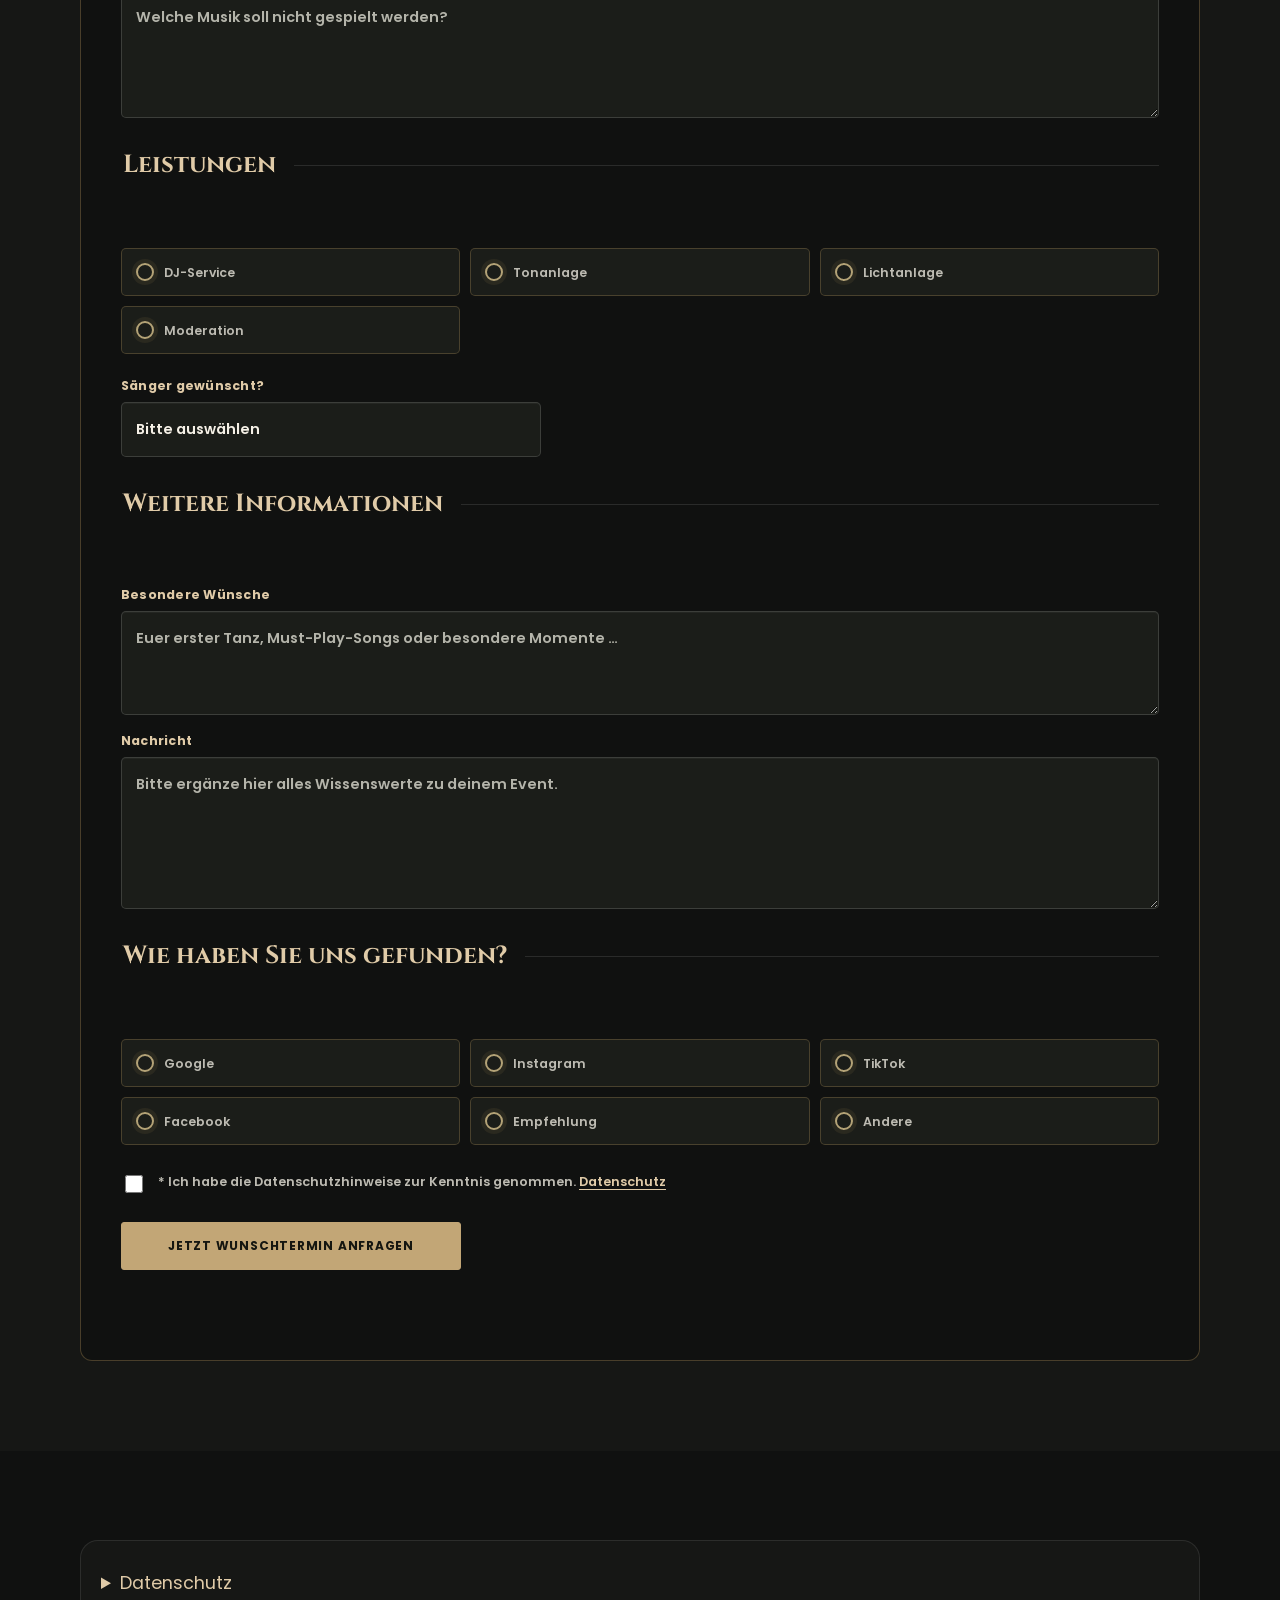
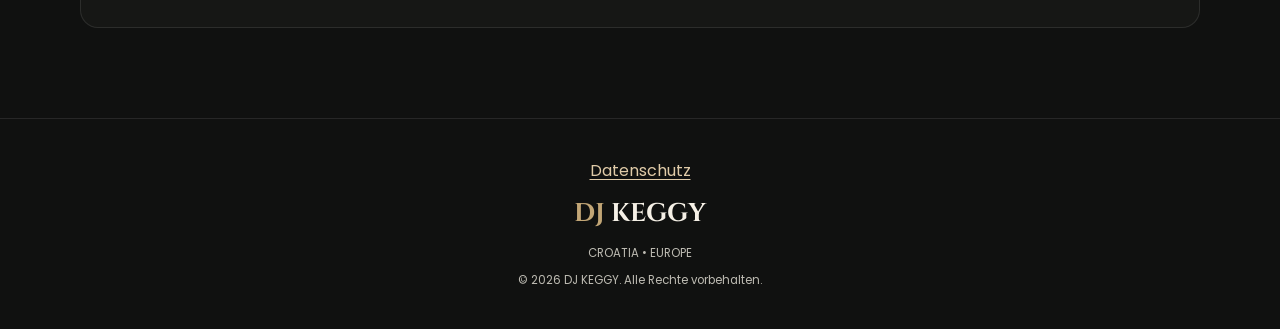
==== commit 876fb91e: "Improve multilingual wedding SEO and publish sitemap" ====
--- a/index.html
+++ b/index.html
@@ -3,8 +3,8 @@
 <head>
     <meta charset="UTF-8">
     <meta name="viewport" content="width=device-width, initial-scale=1.0">
-    <meta name="description" content="DJ Keggy – Hochzeits- und Event-DJ aus Poreč, Kroatien. 15+ Jahre Erfahrung und rund 40 Hochzeiten pro Jahr. Destination Weddings in Istrien, Kroatien und europaweit.">
-    <title>DJ Keggy | Hochzeits DJ Kroatien &amp; Destination Wedding DJ Istrien</title>
+    <meta name="description" content="Wedding DJ in Kroatien: DJ Keggy für Hochzeiten in Istrien, Rovinj und Opatija. 15+ Jahre Erfahrung, individuelle Musik, Sound &amp; Licht. Termin anfragen.">
+    <title>Hochzeits DJ Kroatien &amp; Wedding DJ Istrien | DJ Keggy</title>
 
     <link rel="preconnect" href="https://fonts.googleapis.com">
     <link rel="preconnect" href="https://fonts.gstatic.com" crossorigin>
@@ -13,11 +13,22 @@
 <link rel="canonical" href="https://marrydj.com/">
 <meta property="og:type" content="website">
 <meta property="og:url" content="https://marrydj.com/">
-<meta property="og:title" content="DJ Keggy | Hochzeits DJ Kroatien &amp; Destination Wedding DJ Istrien">
-<meta property="og:description" content="DJ Keggy – Hochzeits- und Event-DJ aus Poreč, Kroatien. 15+ Jahre Erfahrung und rund 40 Hochzeiten pro Jahr. Destination Weddings in Istrien, Kroatien und europaweit.">
+<meta property="og:title" content="Hochzeits DJ Kroatien &amp; Wedding DJ Istrien | DJ Keggy">
+<meta property="og:description" content="Wedding DJ in Kroatien: DJ Keggy für Hochzeiten in Istrien, Rovinj und Opatija. 15+ Jahre Erfahrung, individuelle Musik, Sound &amp; Licht. Termin anfragen.">
 <meta property="og:image" content="https://marrydj.com/images/dj1.jpg">
+<meta name="robots" content="index, follow, max-image-preview:large">
 <meta name="theme-color" content="#101110">
-<script type="application/ld+json">{"@context":"https://schema.org","@type":"ProfessionalService","name":"DJ KEGGY","url":"https://marrydj.com/","email":"info@marrydj.com","image":"https://marrydj.com/images/dj1.jpg","address":{"@type":"PostalAddress","addressLocality":"Poreč","addressRegion":"Istria","addressCountry":"HR"},"areaServed":["Poreč","Vrsar","Rovinj","Umag","Novigrad","Pula","Istria","Krk","Rab","Rijeka","Kvarner","Zagreb","Split","Dalmatia","Croatia","Europe"],"sameAs":["https://www.instagram.com/dj__keggy/"],"description":"DJ Keggy – Hochzeits- und Event-DJ aus Poreč, Kroatien. 15+ Jahre Erfahrung und rund 40 Hochzeiten pro Jahr. Destination Weddings in Istrien, Kroatien und europaweit."}</script>
+<script type="application/ld+json">{"@context":"https://schema.org","@type":"ProfessionalService","name":"DJ KEGGY","url":"https://marrydj.com/","email":"info@marrydj.com","image":"https://marrydj.com/images/dj1.jpg","address":{"@type":"PostalAddress","addressLocality":"Poreč","addressRegion":"Istria","addressCountry":"HR"},"areaServed":["Opatija","Poreč","Vrsar","Rovinj","Umag","Novigrad","Pula","Istria","Krk","Rab","Rijeka","Kvarner","Zagreb","Split","Dalmatia","Croatia","Europe"],"sameAs":["https://www.instagram.com/dj__keggy/"],"description":"Wedding DJ in Kroatien: DJ Keggy für Hochzeiten in Istrien, Rovinj und Opatija. 15+ Jahre Erfahrung, individuelle Musik, Sound & Licht. Termin anfragen.","@id":"https://marrydj.com/#dj-keggy","knowsLanguage":["de","en","hr"],"hasOfferCatalog":{"@type":"OfferCatalog","name":"Wedding DJ services","itemListElement":[{"@type":"Offer","itemOffered":{"@type":"Service","name":"Wedding DJ & Destination Wedding DJ","serviceType":"Wedding DJ","areaServed":{"@type":"Country","name":"Croatia"}}}]}}</script>
+
+
+
+
+
+<link rel="alternate" hreflang="de" href="https://marrydj.com/">
+<link rel="alternate" hreflang="en" href="https://marrydj.com/en.html">
+<link rel="alternate" hreflang="it" href="https://marrydj.com/it.html">
+<link rel="alternate" hreflang="hr" href="https://marrydj.com/hr.html">
+<link rel="alternate" hreflang="x-default" href="https://marrydj.com/">
 </head>
 
 <body>
@@ -64,7 +75,7 @@
             <div class="hero-content reveal">
                 <p class="eyebrow" data-i18n="hero.eyebrow">CROATIA • EUROPE</p>
                 
-                <h1 id="hero-title" data-i18n="hero.title">HOCHZEITEN, DIE MAN NICHT VERGISST.</h1>
+                <h1 id="hero-title" data-i18n="hero.title">HOCHZEITS DJ IN KROATIEN</h1>
 <p data-i18n="hero.badge" class="hero-subtitle">DJ KEGGY – Wedding &amp; Event DJ</p>
                 <p class="hero-copy" data-i18n="hero.copy">15+ Jahre Erfahrung, rund 40 Hochzeiten pro Jahr und ein Gespür für die Musik, die Menschen verbindet. Von exklusiven Hochzeiten in Istrien bis zu Destination Weddings in Kroatien und ganz Europa.</p>
                 <div class="hero-actions">
@@ -97,7 +108,7 @@
                     <p class="eyebrow" data-i18n="about.eyebrow">Über mich</p>
                     <h2 data-i18n="about.heading">MUSIK, ERFAHRUNG UND DAS RICHTIGE GESPÜR FÜR DEN MOMENT.</h2>
                     <p data-i18n="about.p1" >Ich bin DJ KEGGY und lebe in Poreč, Istrien. Seit über 15 Jahren begleite ich Hochzeiten, Clubs, private Feiern und Events mit Musik.</p>
-<p data-i18n="about.p3" >Heute liegt mein Fokus auf Hochzeiten in Istrien, ganz Kroatien, Deutschland und Europa. Nach vielen Jahren in der Schweiz und zahlreichen Hochzeiten, die ich dort begleitet habe, spiele ich heute auf nationalen und internationalen Hochzeiten in ganz Europa. Mit der Erfahrung aus rund 40 Hochzeiten pro Jahr verbinde ich durch Musik unterschiedliche Kulturen und Generationen.</p>
+<p data-i18n="about.p3" >Heute liegt mein Fokus auf Hochzeiten in Istrien, ganz Kroatien, Deutschland und Europa. Nach vielen Jahren in der Schweiz und zahlreichen Hochzeiten, die ich dort begleitet habe, spiele ich heute auf nationalen und internationalen Hochzeiten in ganz Europa. Mit der Erfahrung aus rund 40 Hochzeiten pro Jahr verbinde ich durch Musik unterschiedliche Kulturen und Generationen. Ihr plant als Brautpaar aus der Schweiz eure Hochzeit in Kroatien? Als Hochzeits-DJ bringe ich meine Schweizer Erfahrung in eure Feier an der Adriaküste ein.</p>
 <p data-i18n="about.p4" >Von Balkan und kroatischer Musik über House und Afro House bis zu 90ern, 2000ern, Pop, Rock, Hip-Hop, R&amp;B, Latin, Reggaeton und internationalen Partyhits entsteht jede Musikauswahl individuell.</p>
 <p data-i18n="about.p5" >Keine Hochzeit ist gleich und deshalb gibt es bei mir keine Standard-Playlist.</p>
 <p data-i18n="about.p6" >Mein Ziel ist nicht einfach nur Musik abzuspielen. Ich möchte den richtigen Song im richtigen Moment spielen und eine Atmosphäre schaffen, an die sich das Brautpaar und seine Gäste noch lange erinnern.</p>
@@ -179,12 +190,12 @@
 <div class="destination-inner">
 <div>
 <p data-i18n="destination.eyebrow" class="eyebrow">VON POREČ AUS. FÜR EURE GESCHICHTE.</p>
-<h2 data-i18n="destination.heading" >DESTINATION WEDDINGS IN ISTRIEN</h2>
+<h2 data-i18n="destination.heading" >WEDDING DJ IN ISTRIEN</h2>
 </div>
 <div>
 <p data-i18n="destination.p1" >Istrien bietet einige der schönsten Hochzeitslocations Kroatiens – von eleganten Villen und Resorts bis zu romantischen Locations direkt am Meer.</p>
-<p data-i18n="destination.p2" >Von meinem Standort in Poreč begleite ich Hochzeiten in Poreč, Vrsar, Rovinj, Umag, Novigrad, Pula und ganz Istrien.</p>
-<p data-i18n="destination.p3" >Auch Destination Weddings auf Krk, Rab, in Rijeka / Kvarner, Zagreb, Split, Dalmatien sowie in ganz Kroatien und Europa sind möglich.</p>
+<p data-i18n="destination.p2" >Als Wedding DJ in Istrien begleite ich von Poreč aus Hochzeiten in Vrsar, Rovinj, Umag, Novigrad und Pula – vom Empfang bis zur Party.</p>
+<p data-i18n="destination.p3" >Auch Destination Weddings auf Krk, Rab, in Opatija, Rijeka / Kvarner, Zagreb, Split, Dalmatien sowie in ganz Kroatien und Europa sind möglich.</p>
 <a data-i18n="about.cta" class="btn btn-primary" href="#contact">TERMIN ANFRAGEN</a>
 </div>
 </div>
@@ -600,7 +611,7 @@
     </footer>
 
     
-    <script src="translations.js?v=a64909f42c975732"></script>
+    <script src="translations.js?v=4c5ac183b278c711"></script>
     <script src="script.js?v=c26f60a6657d2685"></script>
 <script defer src="review/homepage.js?v=8273dba08feeecfc"></script>
 </body>
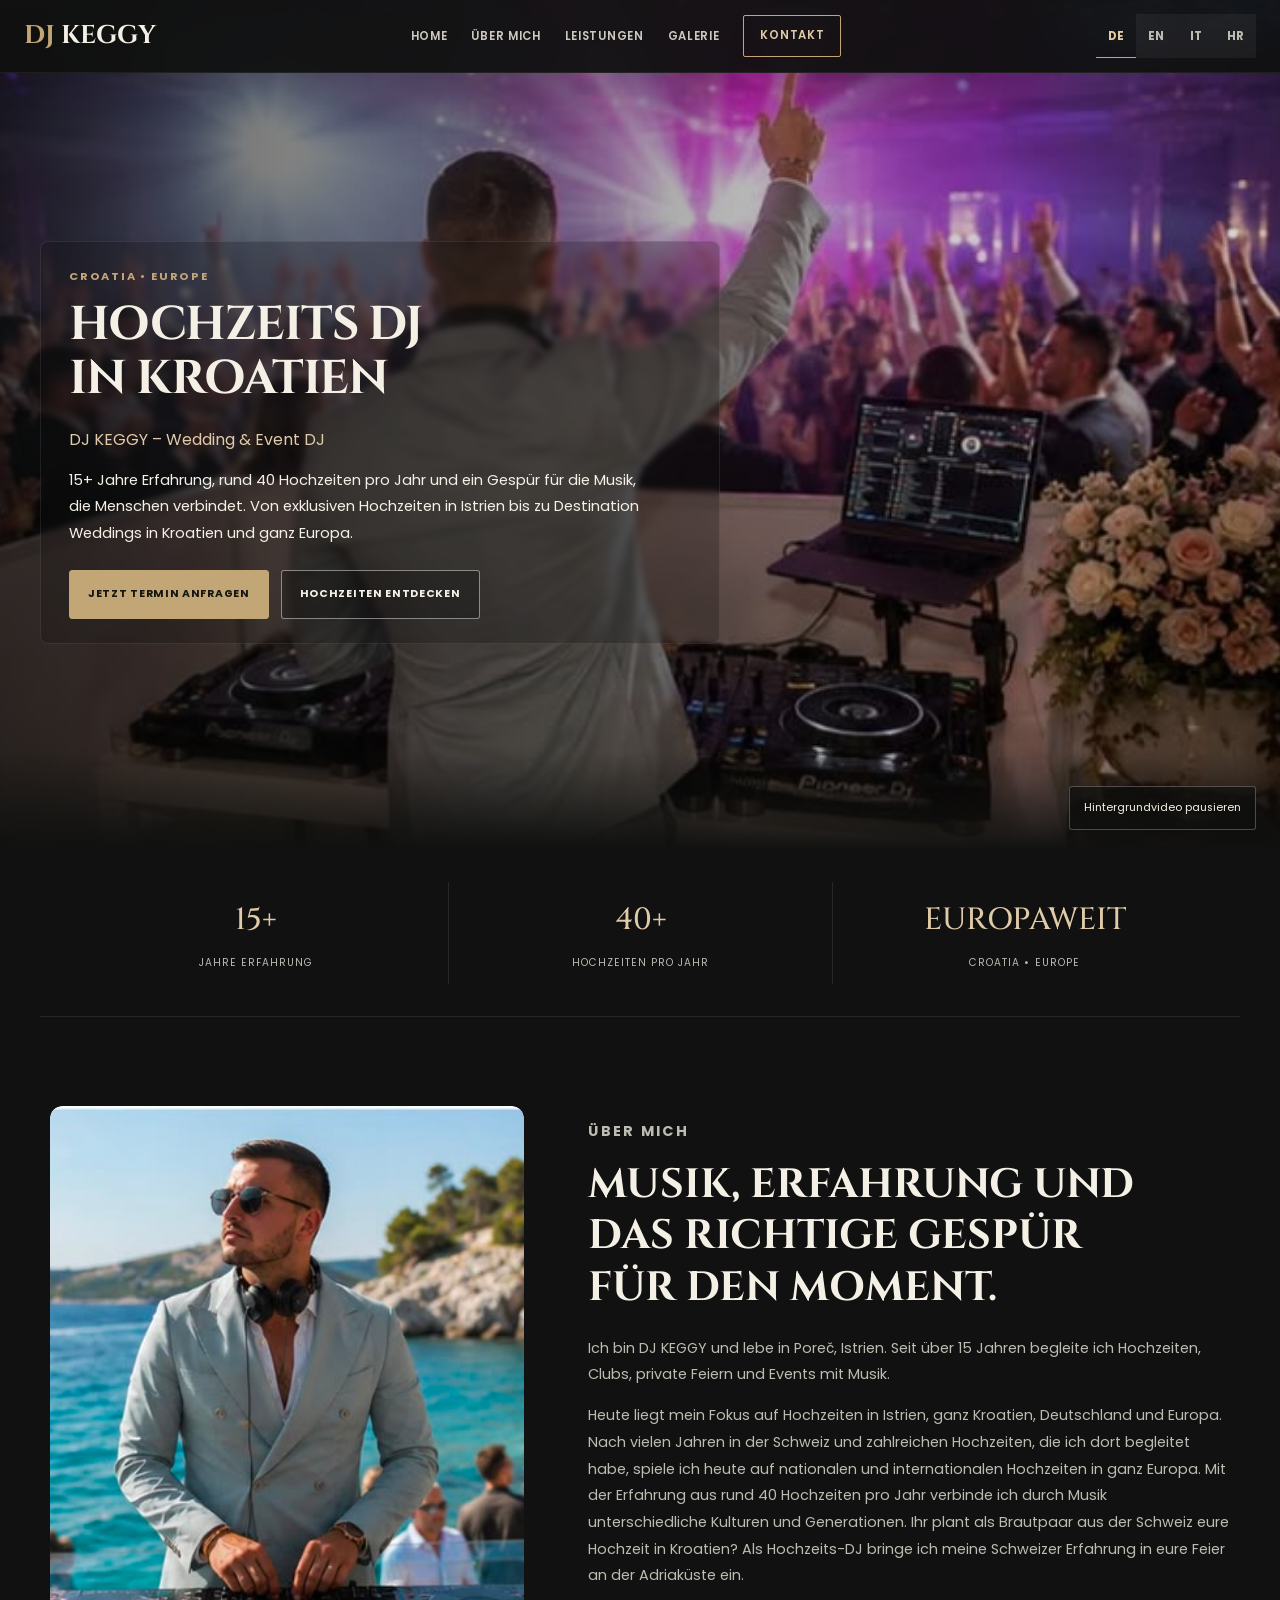
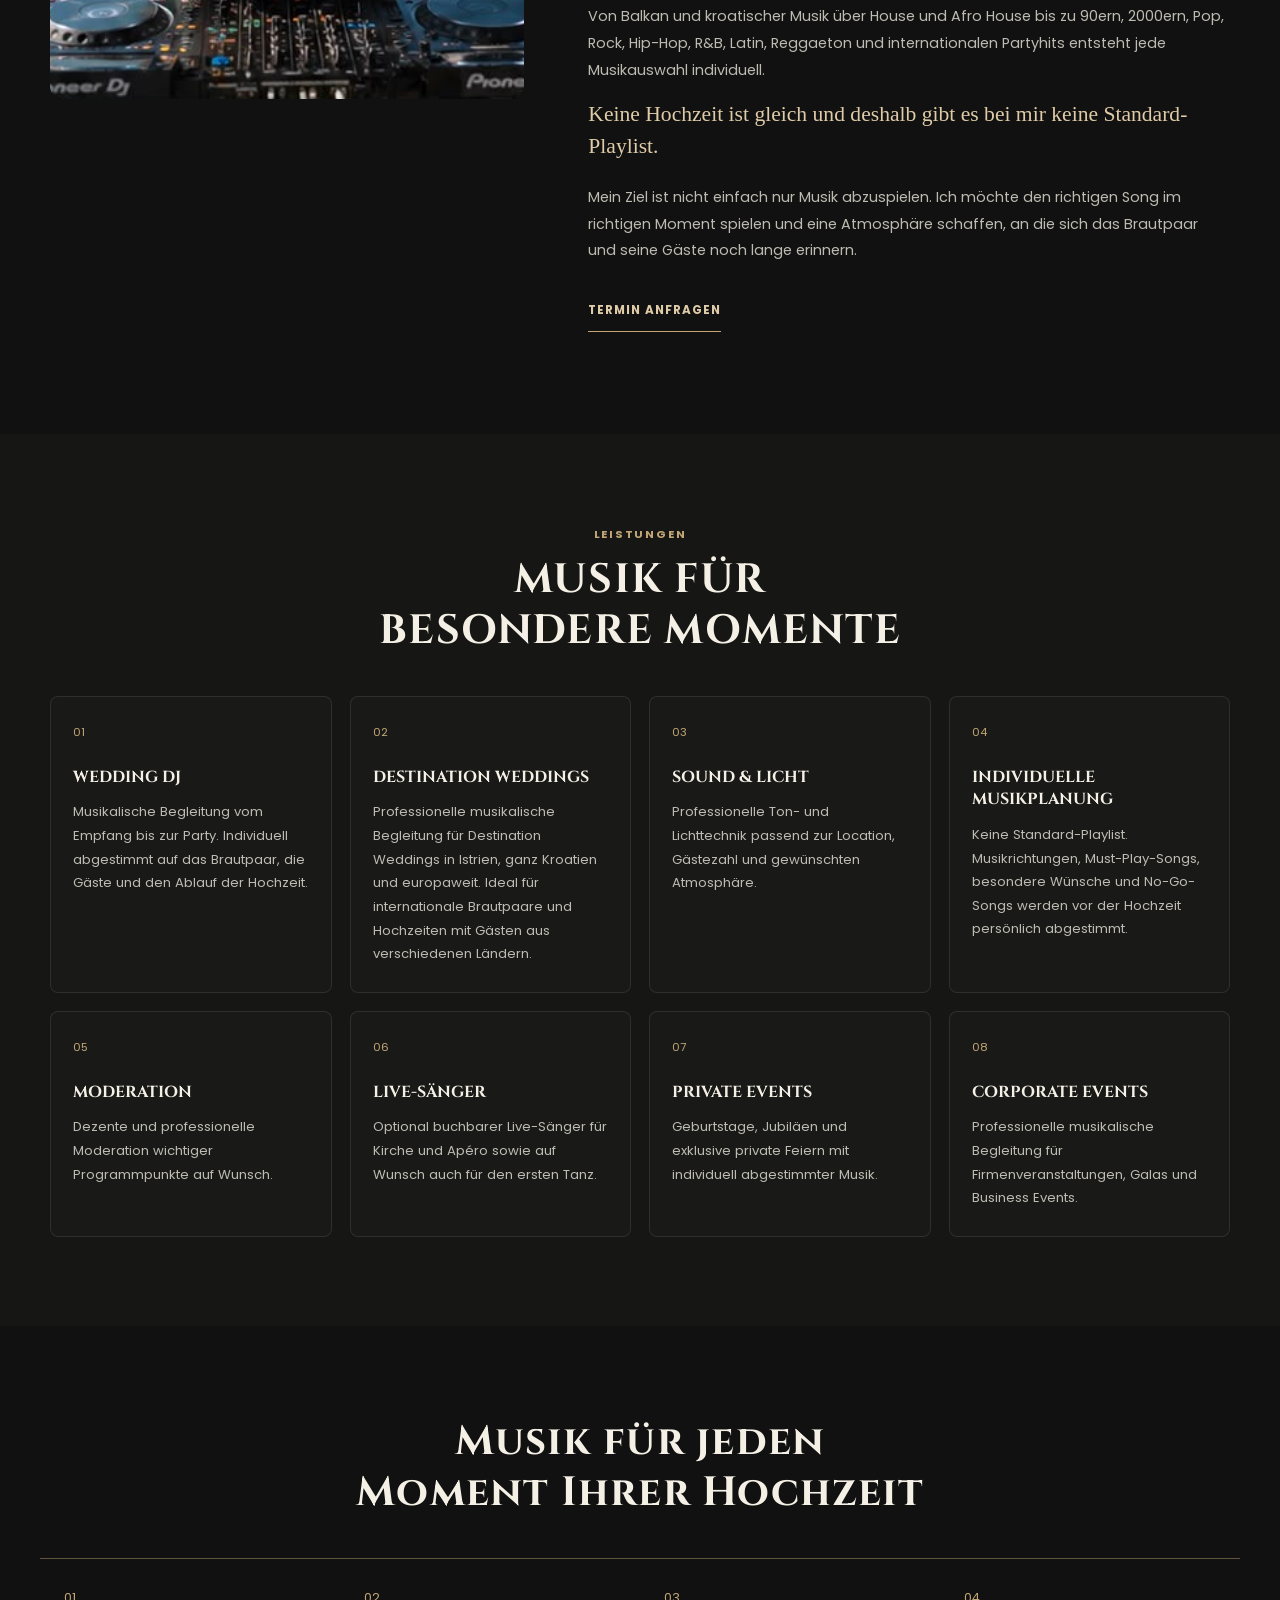
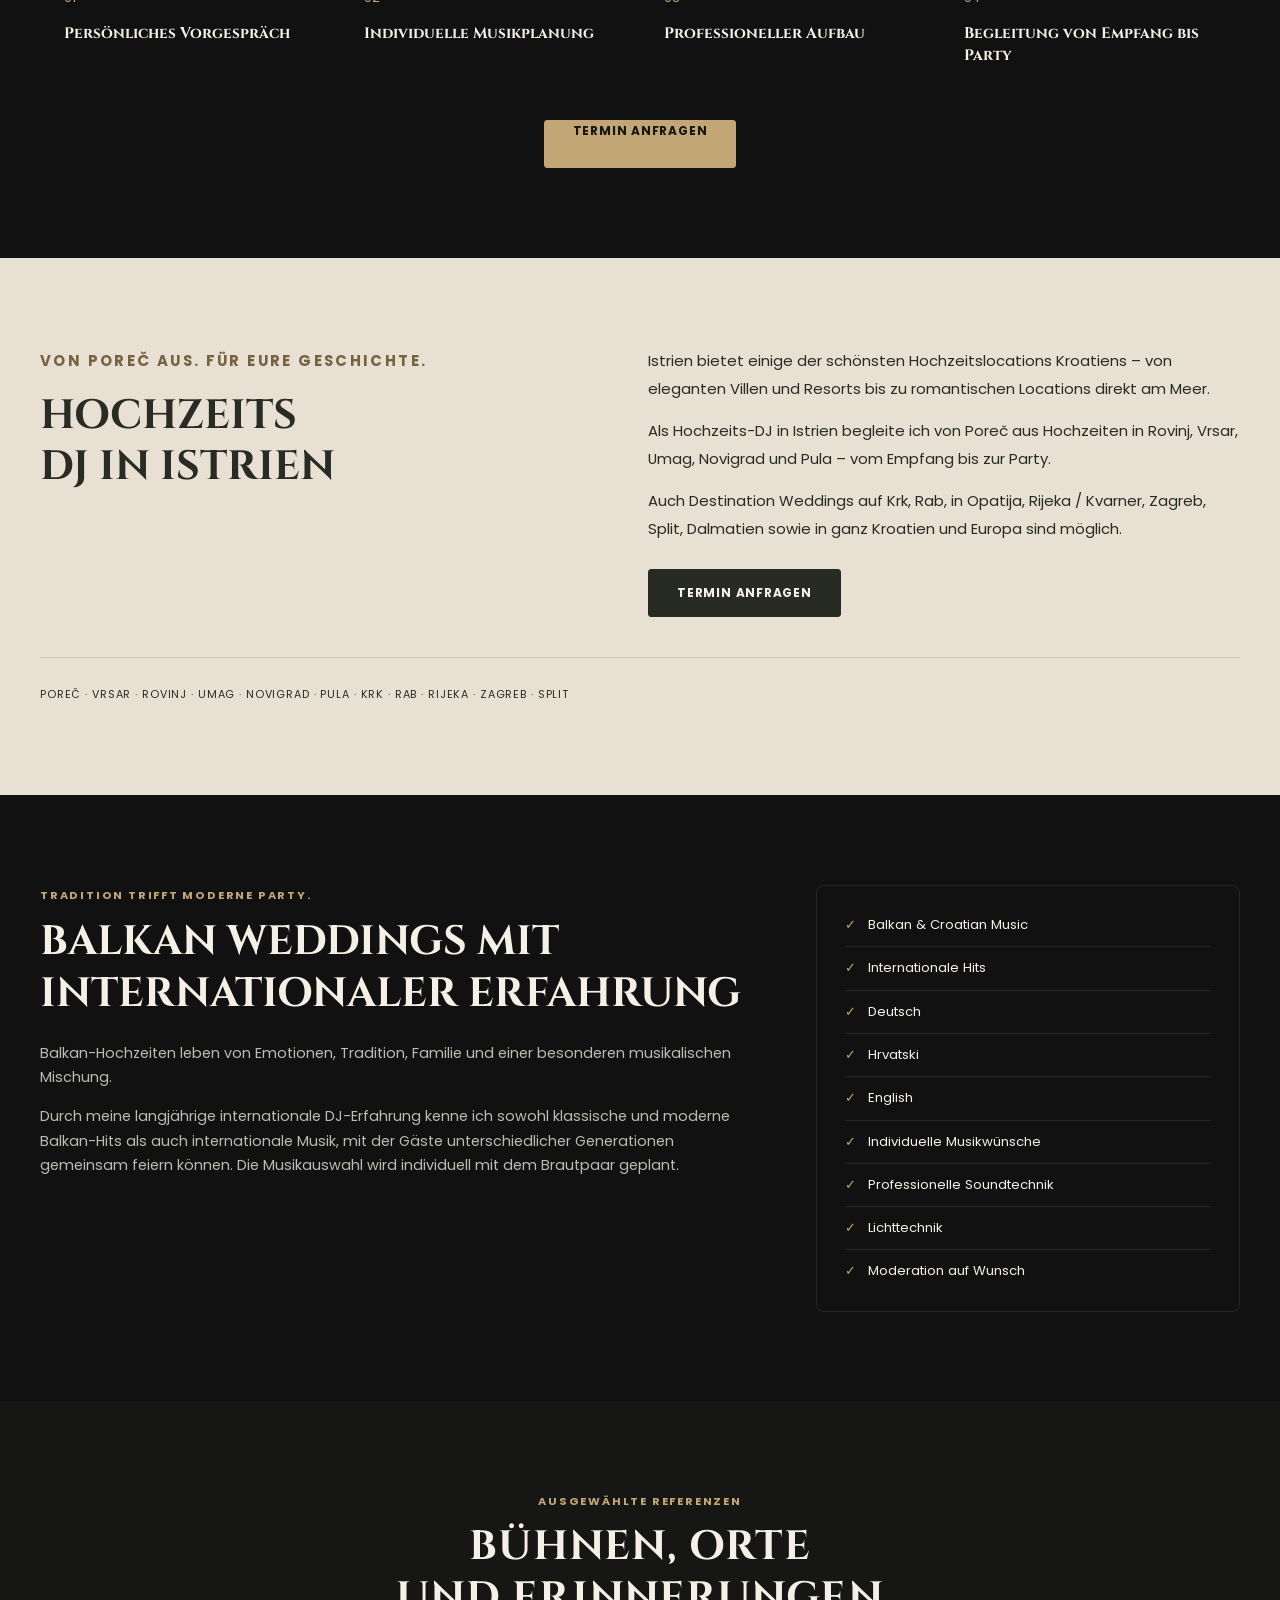
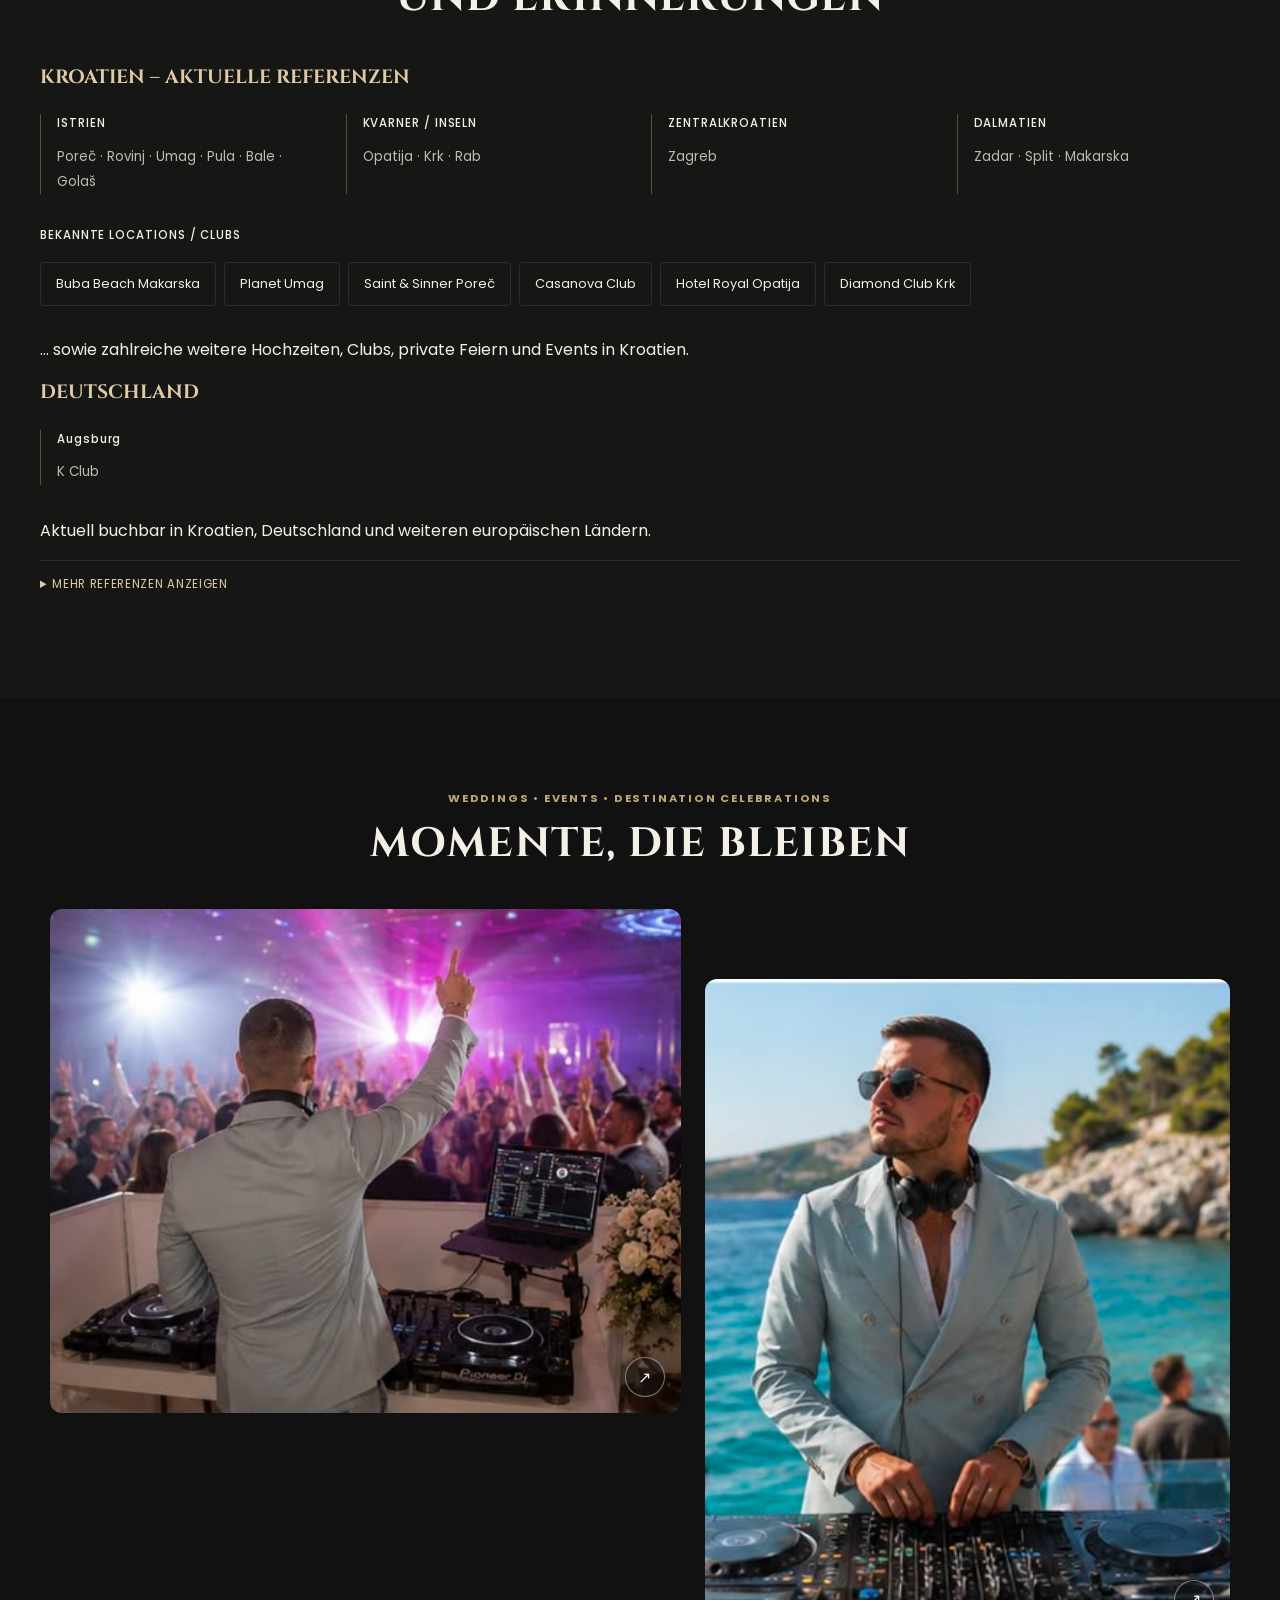
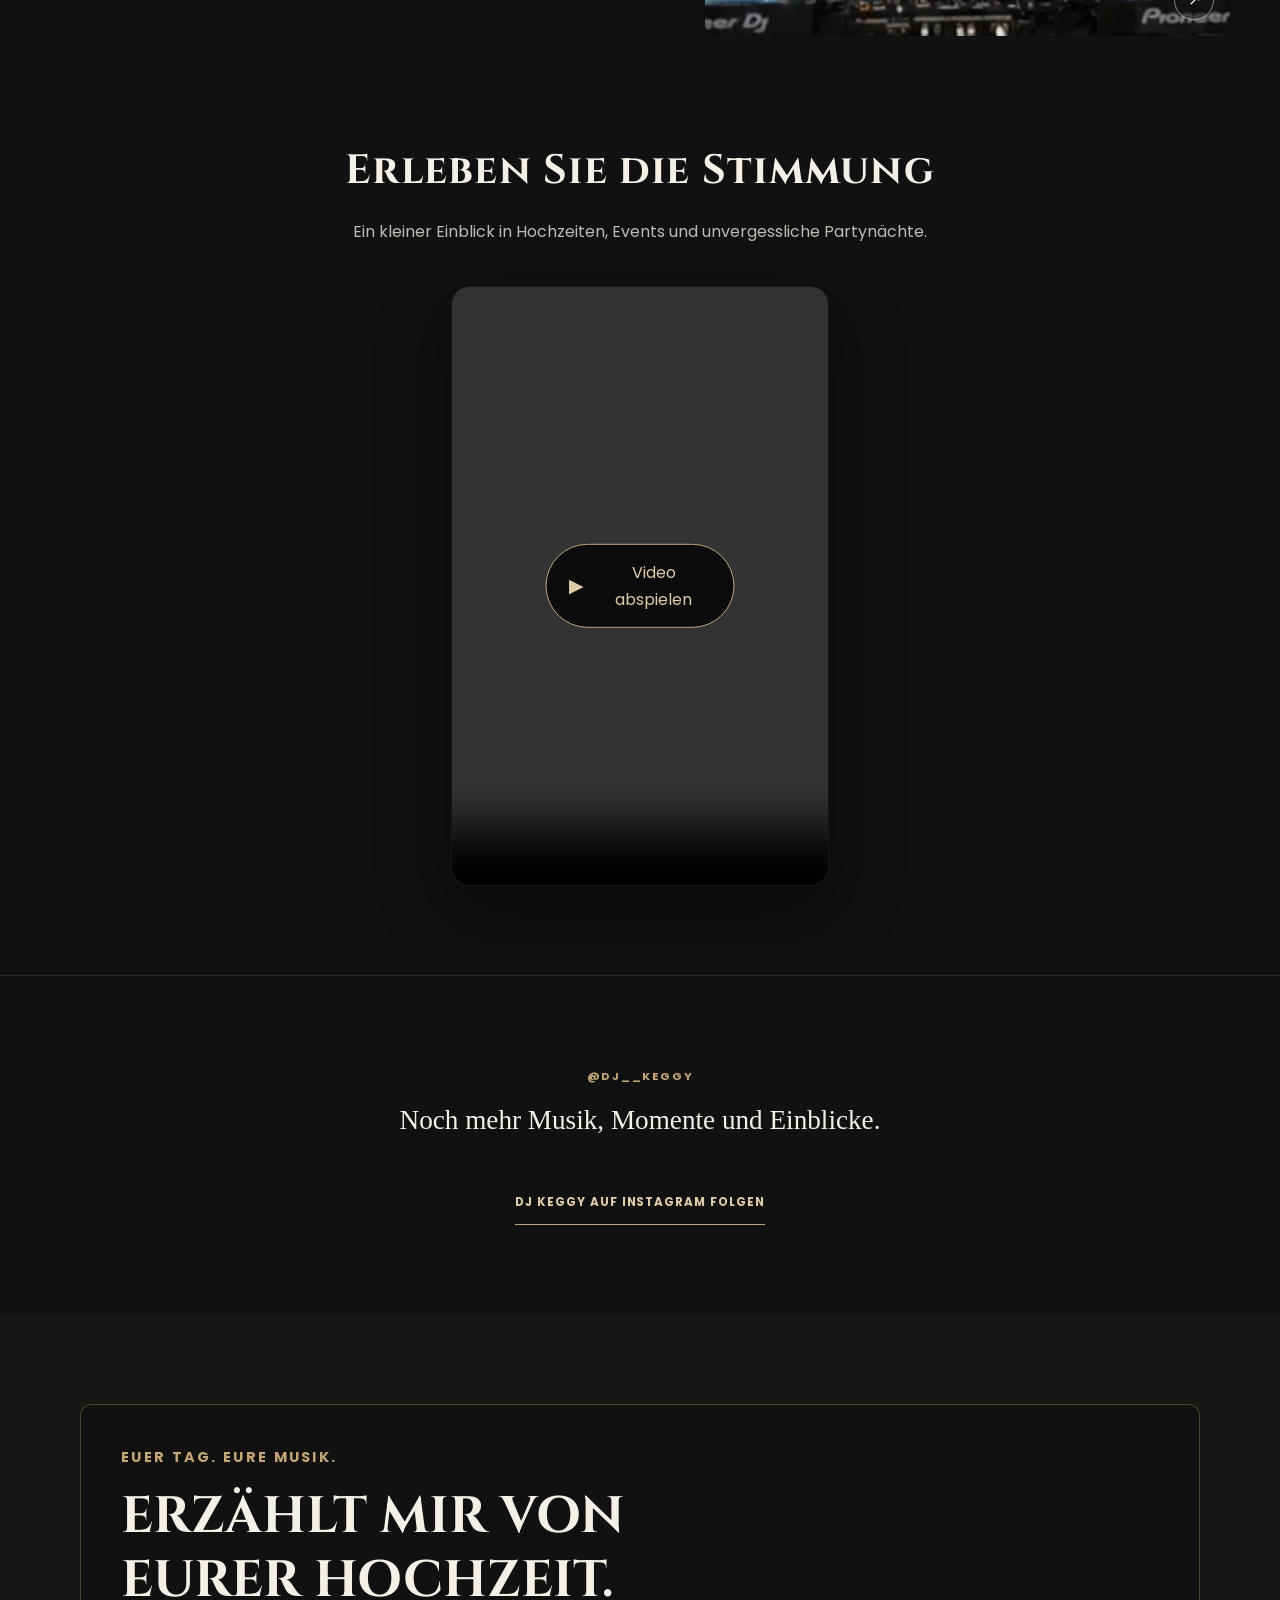
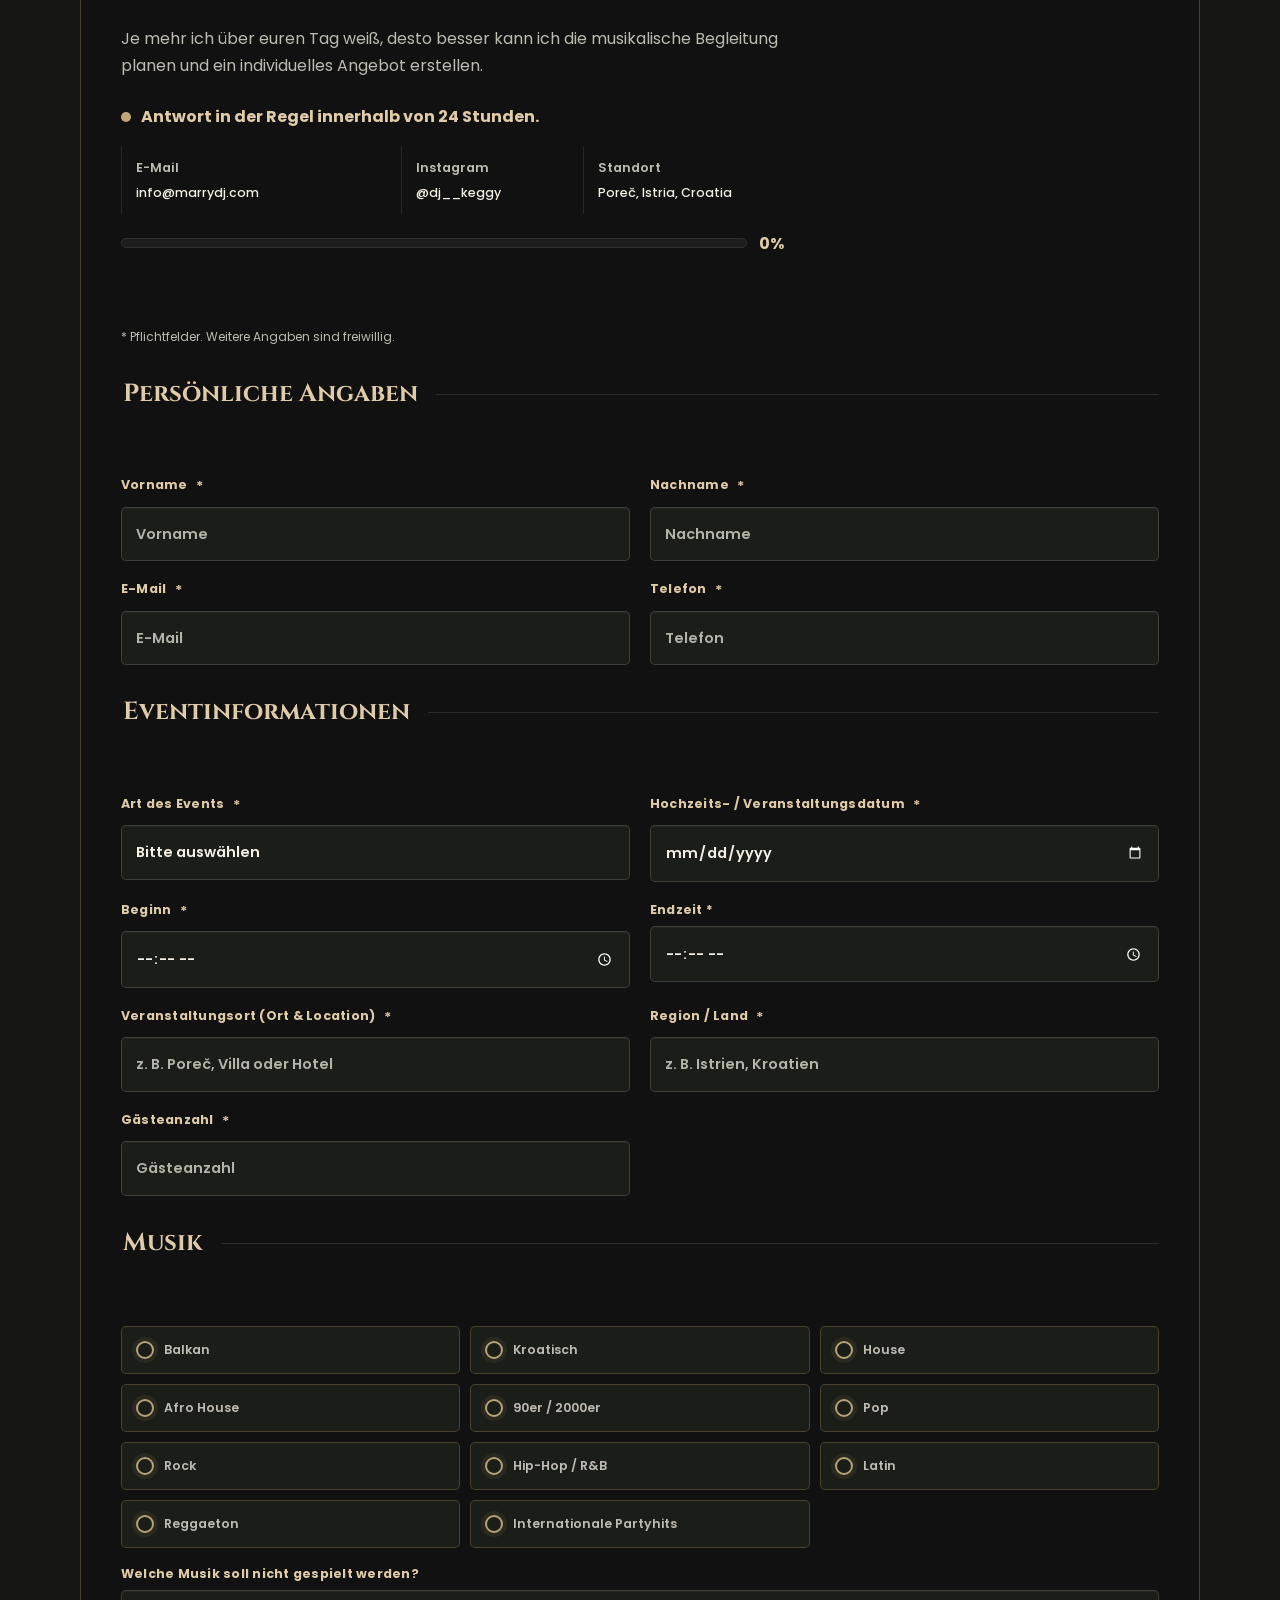
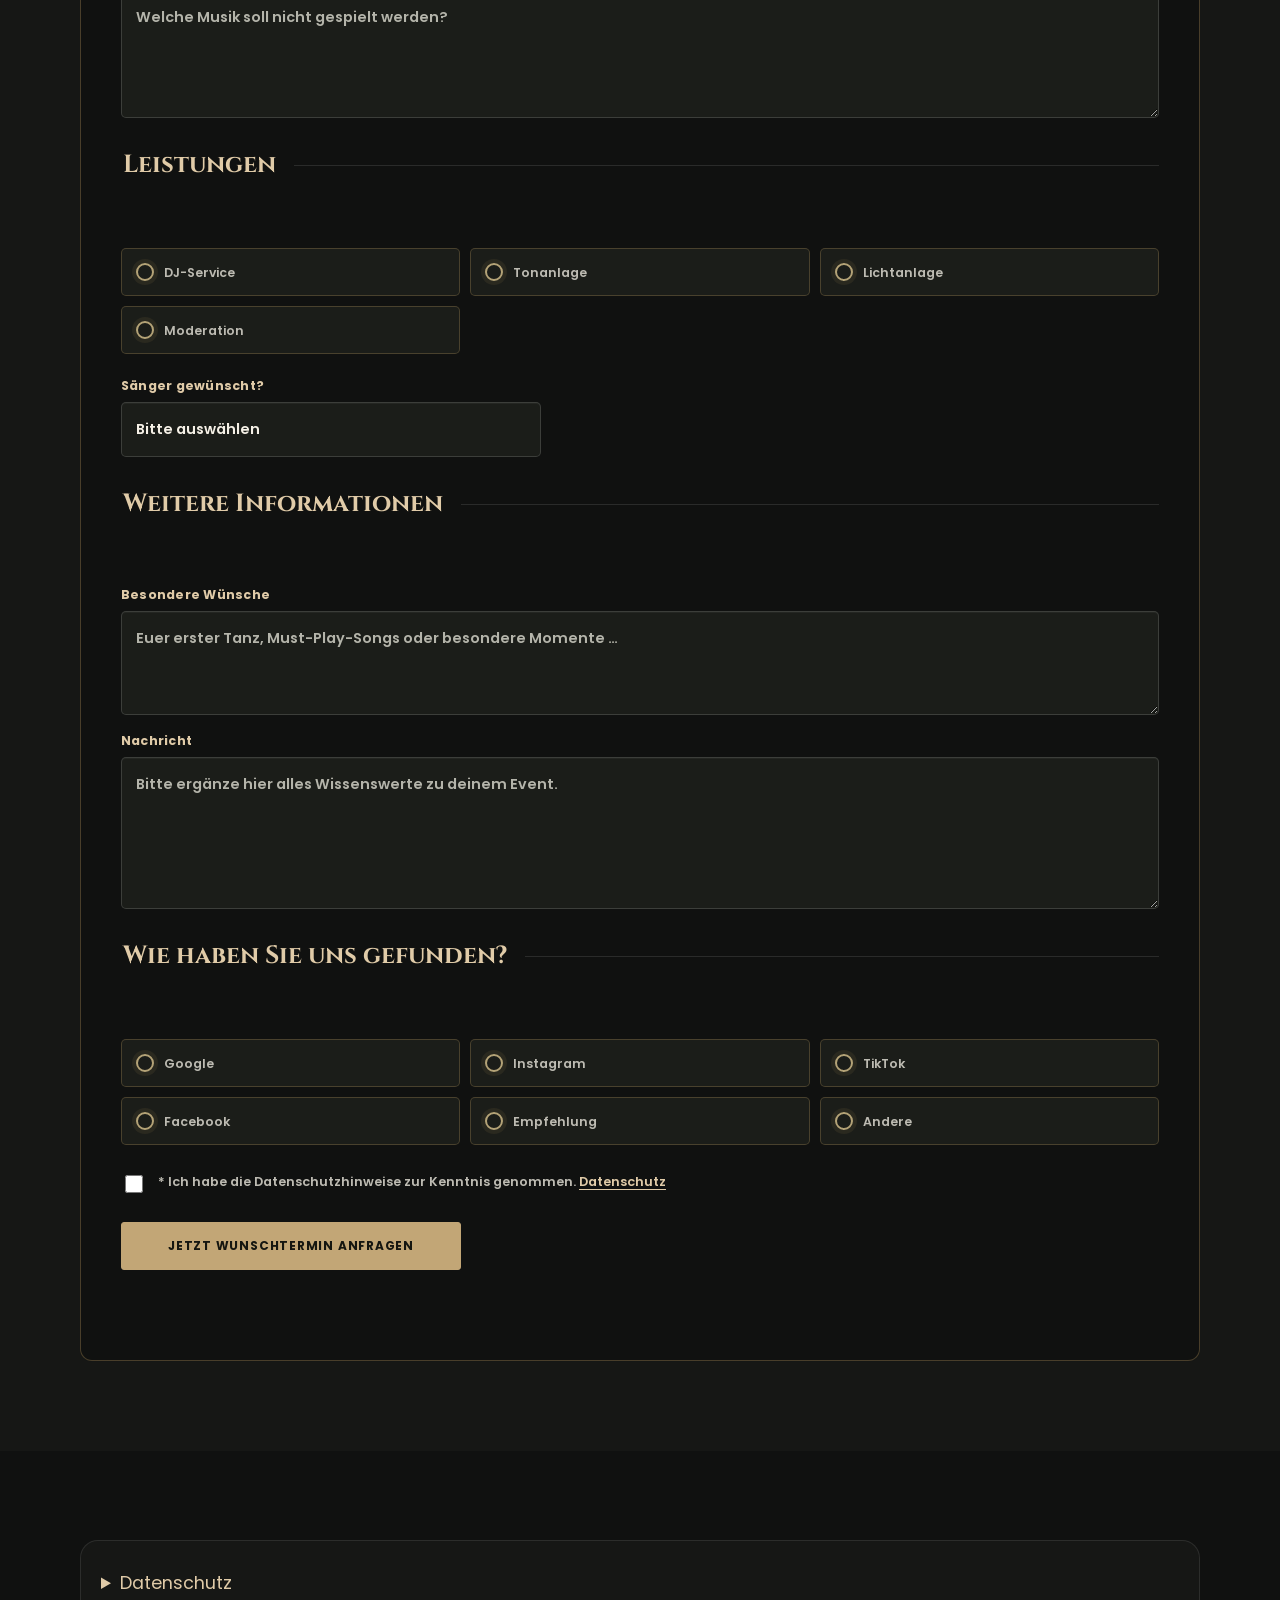
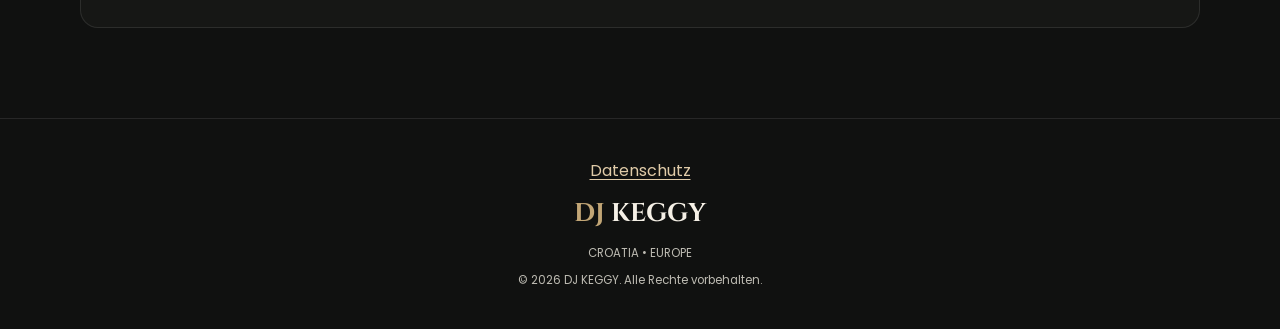
==== commit e2b58893: "Refine localized wedding SEO and descriptive image alt text" ====
--- a/index.html
+++ b/index.html
@@ -1,10 +1,11 @@
 <!DOCTYPE html>
 <html lang="de">
 <head>
+    <meta name="google-site-verification" content="Xd5tc-gVxEqweweXB4eyCssxd8W_wpnrUkpDgsEE4FI" />
     <meta charset="UTF-8">
     <meta name="viewport" content="width=device-width, initial-scale=1.0">
-    <meta name="description" content="Wedding DJ in Kroatien: DJ Keggy für Hochzeiten in Istrien, Rovinj und Opatija. 15+ Jahre Erfahrung, individuelle Musik, Sound &amp; Licht. Termin anfragen.">
-    <title>Hochzeits DJ Kroatien &amp; Wedding DJ Istrien | DJ Keggy</title>
+    <meta name="description" content="Hochzeits-DJ in Kroatien und Istrien: DJ Keggy aus Poreč für Hochzeiten in Rovinj, Opatija und Europa. Individuelle Musik, Sound und Licht. Termin anfragen.">
+    <title>Hochzeits DJ Kroatien &amp; Istrien | DJ Keggy</title>
 
     <link rel="preconnect" href="https://fonts.googleapis.com">
     <link rel="preconnect" href="https://fonts.gstatic.com" crossorigin>
@@ -13,17 +14,12 @@
 <link rel="canonical" href="https://marrydj.com/">
 <meta property="og:type" content="website">
 <meta property="og:url" content="https://marrydj.com/">
-<meta property="og:title" content="Hochzeits DJ Kroatien &amp; Wedding DJ Istrien | DJ Keggy">
-<meta property="og:description" content="Wedding DJ in Kroatien: DJ Keggy für Hochzeiten in Istrien, Rovinj und Opatija. 15+ Jahre Erfahrung, individuelle Musik, Sound &amp; Licht. Termin anfragen.">
+<meta property="og:title" content="Hochzeits DJ Kroatien &amp; Istrien | DJ Keggy">
+<meta property="og:description" content="Hochzeits-DJ in Kroatien und Istrien: DJ Keggy aus Poreč für Hochzeiten in Rovinj, Opatija und Europa. Individuelle Musik, Sound und Licht. Termin anfragen.">
 <meta property="og:image" content="https://marrydj.com/images/dj1.jpg">
 <meta name="robots" content="index, follow, max-image-preview:large">
 <meta name="theme-color" content="#101110">
-<script type="application/ld+json">{"@context":"https://schema.org","@type":"ProfessionalService","name":"DJ KEGGY","url":"https://marrydj.com/","email":"info@marrydj.com","image":"https://marrydj.com/images/dj1.jpg","address":{"@type":"PostalAddress","addressLocality":"Poreč","addressRegion":"Istria","addressCountry":"HR"},"areaServed":["Opatija","Poreč","Vrsar","Rovinj","Umag","Novigrad","Pula","Istria","Krk","Rab","Rijeka","Kvarner","Zagreb","Split","Dalmatia","Croatia","Europe"],"sameAs":["https://www.instagram.com/dj__keggy/"],"description":"Wedding DJ in Kroatien: DJ Keggy für Hochzeiten in Istrien, Rovinj und Opatija. 15+ Jahre Erfahrung, individuelle Musik, Sound & Licht. Termin anfragen.","@id":"https://marrydj.com/#dj-keggy","knowsLanguage":["de","en","hr"],"hasOfferCatalog":{"@type":"OfferCatalog","name":"Wedding DJ services","itemListElement":[{"@type":"Offer","itemOffered":{"@type":"Service","name":"Wedding DJ & Destination Wedding DJ","serviceType":"Wedding DJ","areaServed":{"@type":"Country","name":"Croatia"}}}]}}</script>
-
-
-
-
-
+<script type="application/ld+json">{"@context":"https://schema.org","@type":"ProfessionalService","name":"DJ KEGGY","url":"https://marrydj.com/","email":"info@marrydj.com","image":["https://marrydj.com/images/dj1.jpg","https://marrydj.com/images/dj2.jpg"],"address":{"@type":"PostalAddress","addressLocality":"Poreč","addressRegion":"Istria","addressCountry":"HR"},"areaServed":["Opatija","Poreč","Vrsar","Rovinj","Umag","Novigrad","Pula","Istria","Krk","Rab","Rijeka","Kvarner","Zagreb","Split","Dalmatia","Croatia","Europe"],"sameAs":["https://www.instagram.com/dj__keggy/"],"description":"Hochzeits-DJ in Kroatien und Istrien: DJ Keggy aus Poreč für Hochzeiten in Rovinj, Opatija und Europa. Individuelle Musik, Sound und Licht. Termin anfragen.","@id":"https://marrydj.com/#dj-keggy","knowsLanguage":["de","en","hr"],"hasOfferCatalog":{"@type":"OfferCatalog","name":"Wedding DJ services","itemListElement":[{"@type":"Offer","itemOffered":{"@type":"Service","name":"Wedding DJ & Destination Wedding DJ","serviceType":"Wedding DJ","areaServed":{"@type":"Country","name":"Croatia"},"provider":{"@id":"https://marrydj.com/#dj-keggy"}}}]}}</script>
 <link rel="alternate" hreflang="de" href="https://marrydj.com/">
 <link rel="alternate" hreflang="en" href="https://marrydj.com/en.html">
 <link rel="alternate" hreflang="it" href="https://marrydj.com/it.html">
@@ -101,7 +97,7 @@
         <section class="section about" id="about">
             <div class="section-grid">
                 <div class="about-image reveal">
-                    <img loading="lazy" decoding="async" src="images/dj2.jpg" width="697" height="454" data-i18n-alt="a11y.event" alt="DJ KEGGY am DJ-Pult an der kroatischen Küste">
+                    <img loading="lazy" decoding="async" src="images/dj2.jpg" width="697" height="454" data-i18n-alt="a11y.event" alt="DJ KEGGY mit Kopfhörern am DJ-Pult direkt am Meer">
                 </div>
 
                 <div class="section-copy reveal">
@@ -190,11 +186,11 @@
 <div class="destination-inner">
 <div>
 <p data-i18n="destination.eyebrow" class="eyebrow">VON POREČ AUS. FÜR EURE GESCHICHTE.</p>
-<h2 data-i18n="destination.heading" >WEDDING DJ IN ISTRIEN</h2>
+<h2 data-i18n="destination.heading" >HOCHZEITS DJ IN ISTRIEN</h2>
 </div>
 <div>
 <p data-i18n="destination.p1" >Istrien bietet einige der schönsten Hochzeitslocations Kroatiens – von eleganten Villen und Resorts bis zu romantischen Locations direkt am Meer.</p>
-<p data-i18n="destination.p2" >Als Wedding DJ in Istrien begleite ich von Poreč aus Hochzeiten in Vrsar, Rovinj, Umag, Novigrad und Pula – vom Empfang bis zur Party.</p>
+<p data-i18n="destination.p2" >Als Hochzeits-DJ in Istrien begleite ich von Poreč aus Hochzeiten in Rovinj, Vrsar, Umag, Novigrad und Pula – vom Empfang bis zur Party.</p>
 <p data-i18n="destination.p3" >Auch Destination Weddings auf Krk, Rab, in Opatija, Rijeka / Kvarner, Zagreb, Split, Dalmatien sowie in ganz Kroatien und Europa sind möglich.</p>
 <a data-i18n="about.cta" class="btn btn-primary" href="#contact">TERMIN ANFRAGEN</a>
 </div>
@@ -297,11 +293,11 @@
 
             <div class="gallery-grid masonry-gallery">
 <figure class="gallery-item reveal">
-<a href="images/dj1.jpg" data-lightbox="gallery" class="gallery-link"><img loading="lazy" decoding="async" src="images/dj1.jpg" width="705" height="431" data-i18n-alt="a11y.dj" alt="DJ KEGGY am Mischpult vor einer feiernden Hochzeitsgesellschaft">
+<a href="images/dj1.jpg" data-lightbox="gallery" class="gallery-link"><img loading="lazy" decoding="async" src="images/dj1.jpg" width="705" height="431" data-i18n-alt="a11y.dj" alt="DJ KEGGY am Mischpult mit erhobenem Arm vor tanzenden Hochzeitsgästen">
 <span class="gallery-zoom" aria-hidden="true">↗</span></a>
 </figure>
 <figure class="gallery-item reveal">
-<a href="images/dj2.jpg" data-lightbox="gallery" class="gallery-link"><img loading="lazy" decoding="async" src="images/dj2.jpg" width="697" height="454" data-i18n-alt="a11y.event" alt="DJ KEGGY am DJ-Pult an der kroatischen Küste">
+<a href="images/dj2.jpg" data-lightbox="gallery" class="gallery-link"><img loading="lazy" decoding="async" src="images/dj2.jpg" width="697" height="454" data-i18n-alt="a11y.event" alt="DJ KEGGY mit Kopfhörern am DJ-Pult direkt am Meer">
 <span class="gallery-zoom" aria-hidden="true">↗</span></a>
 </figure>
 </div>
@@ -611,7 +607,7 @@
     </footer>
 
     
-    <script src="translations.js?v=4c5ac183b278c711"></script>
+    <script src="translations.js?v=8582d387c326535e"></script>
     <script src="script.js?v=c26f60a6657d2685"></script>
 <script defer src="review/homepage.js?v=8273dba08feeecfc"></script>
 </body>
